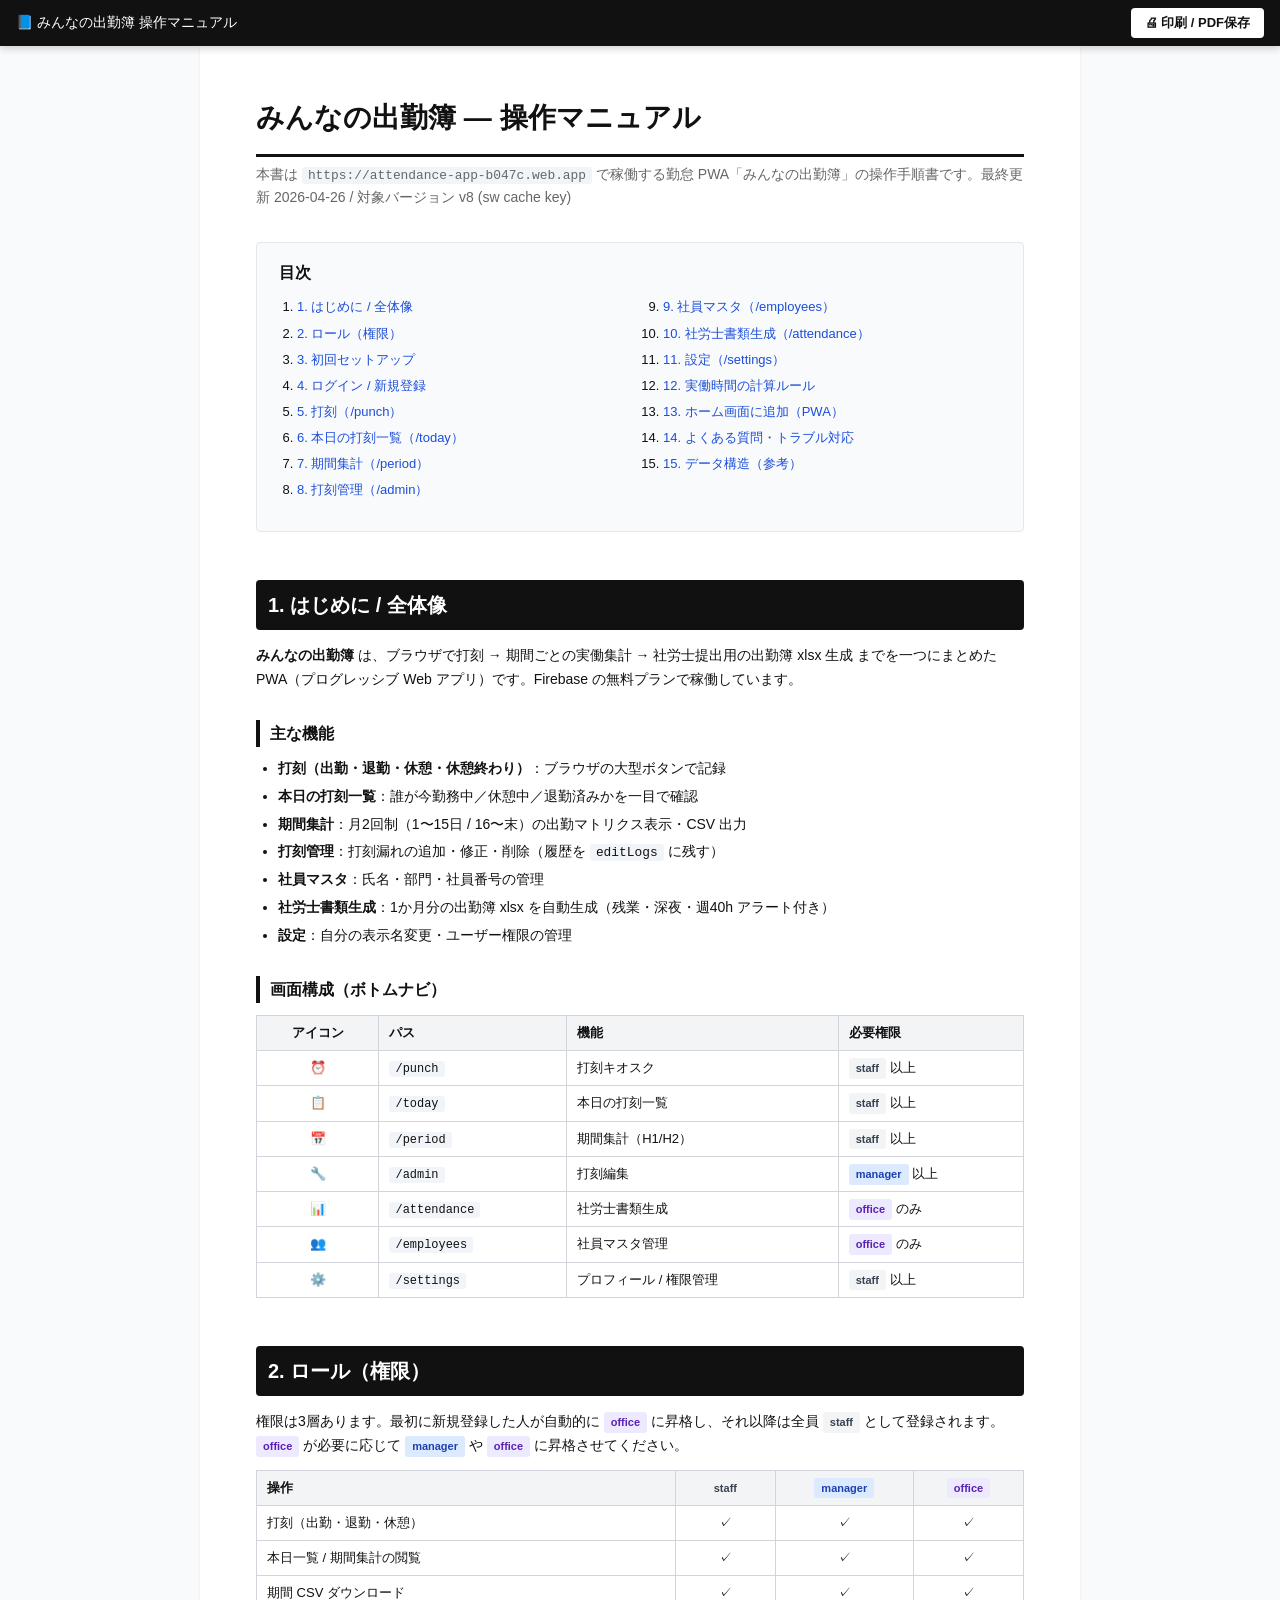
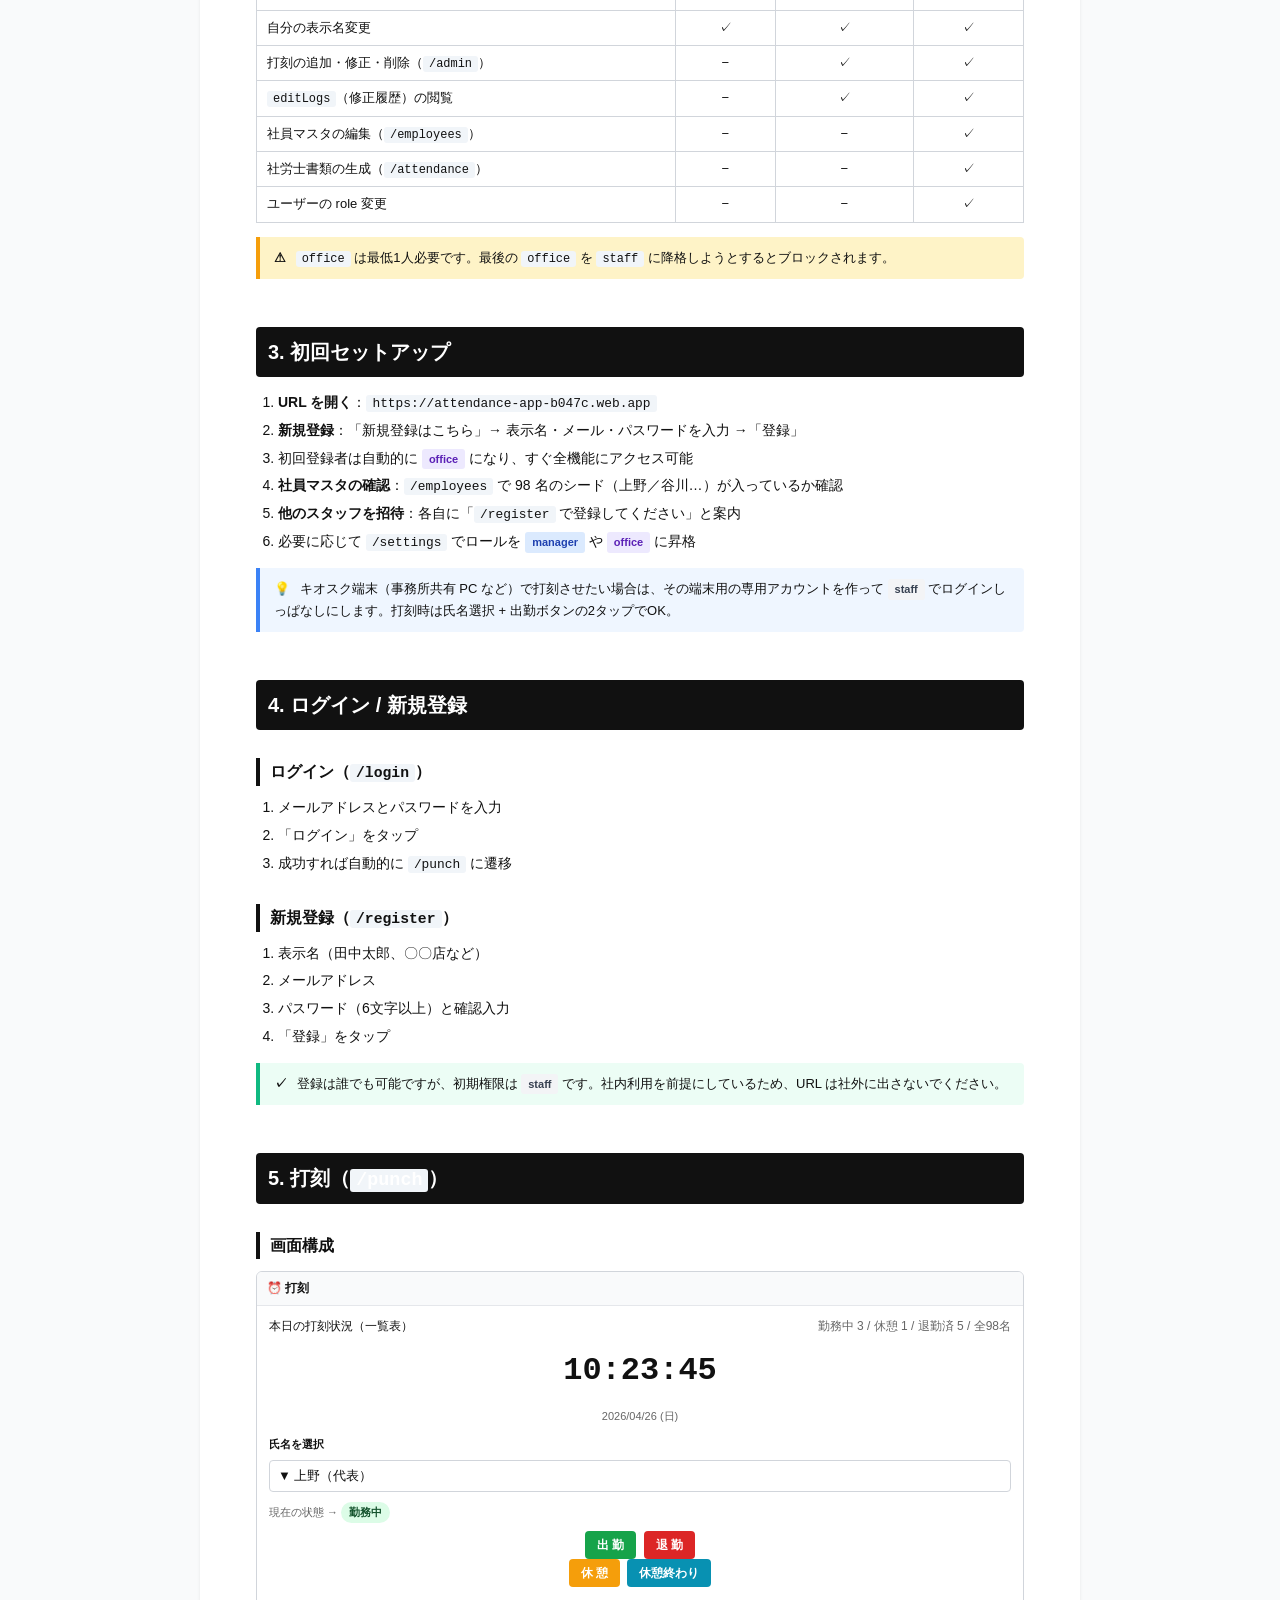
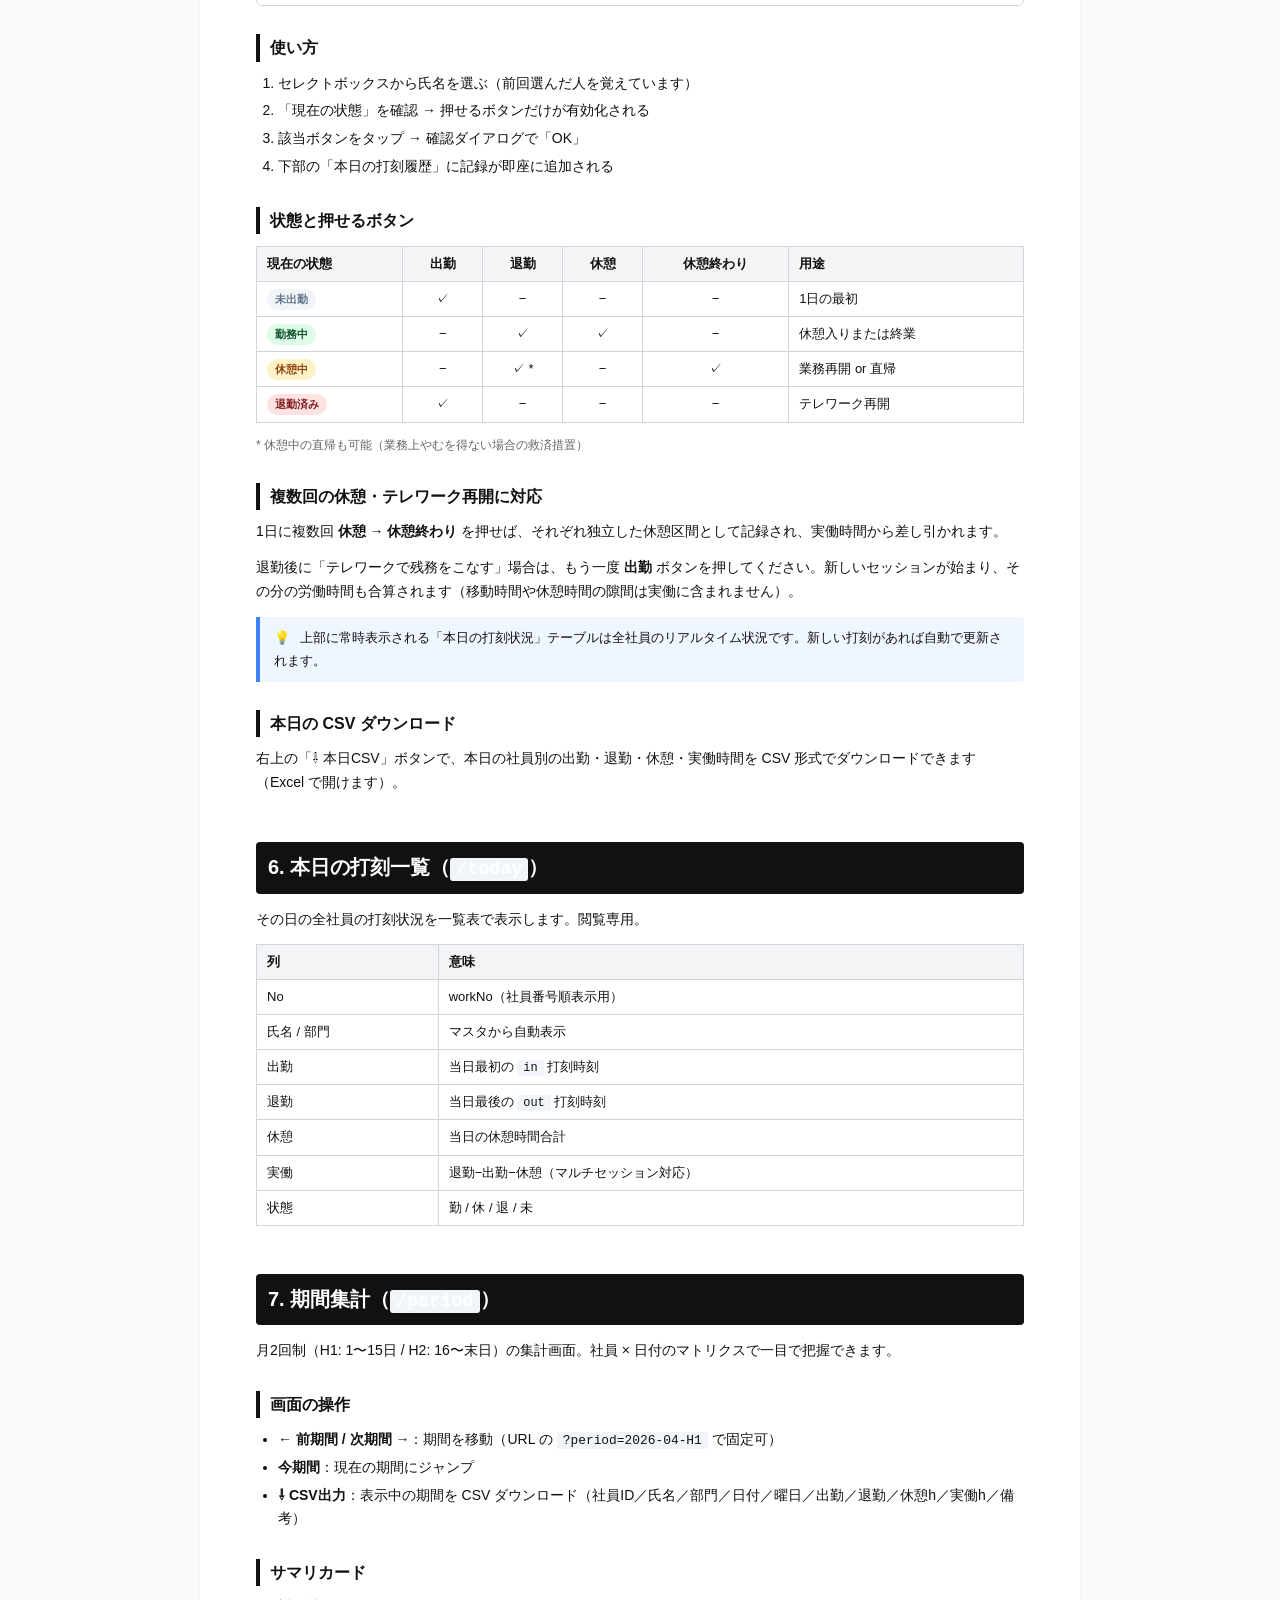
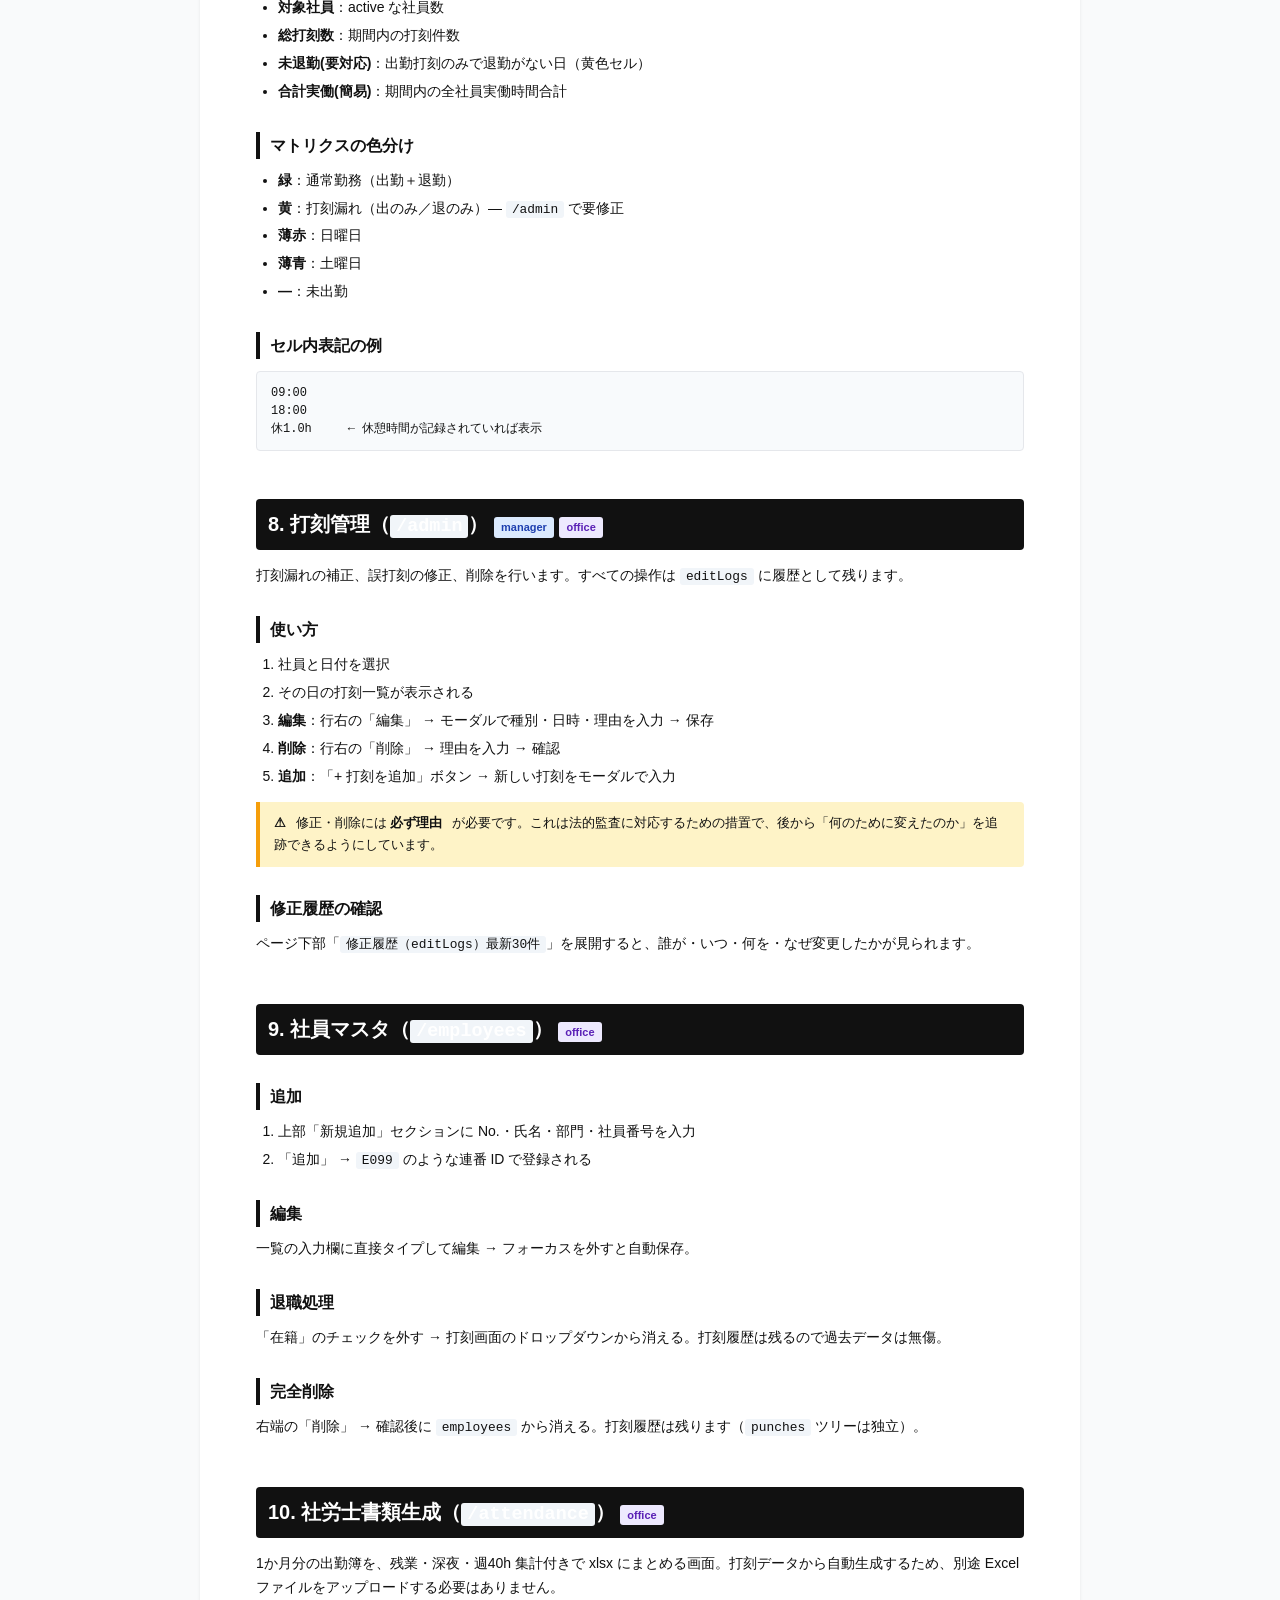
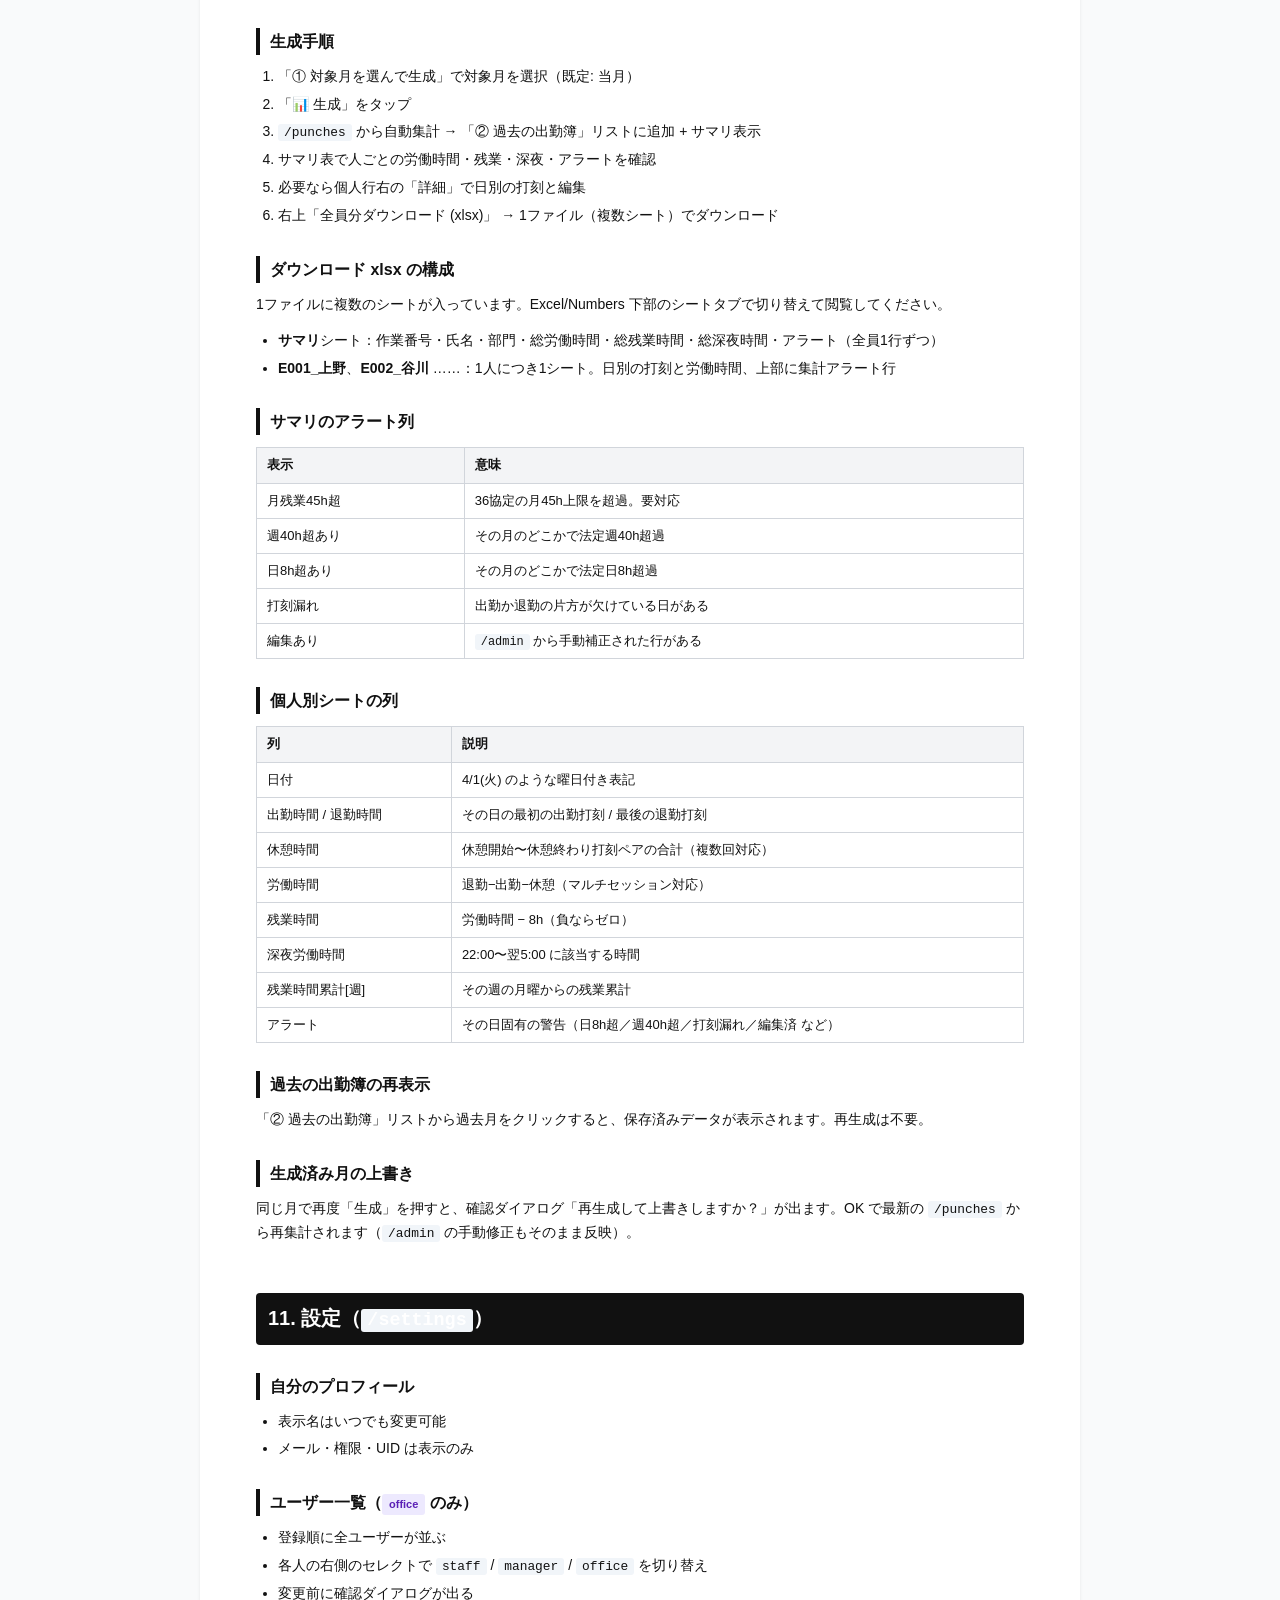
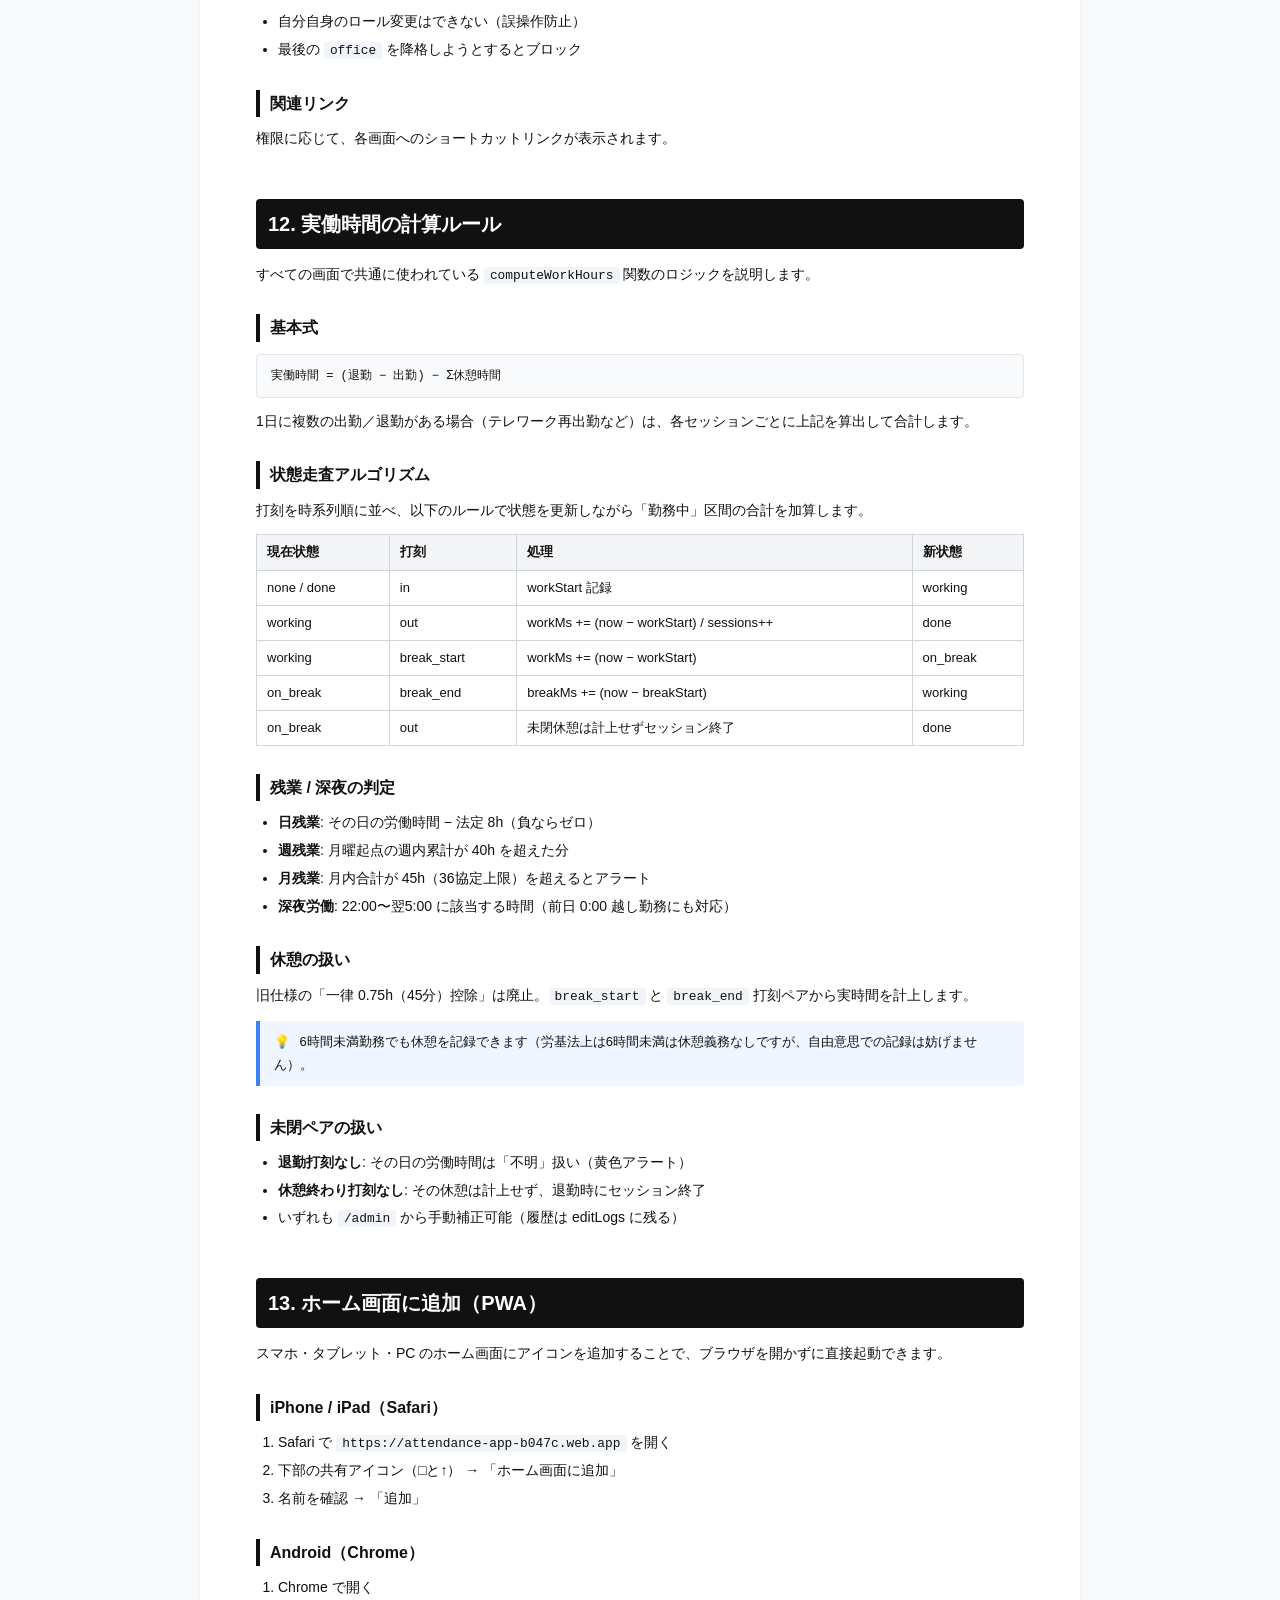
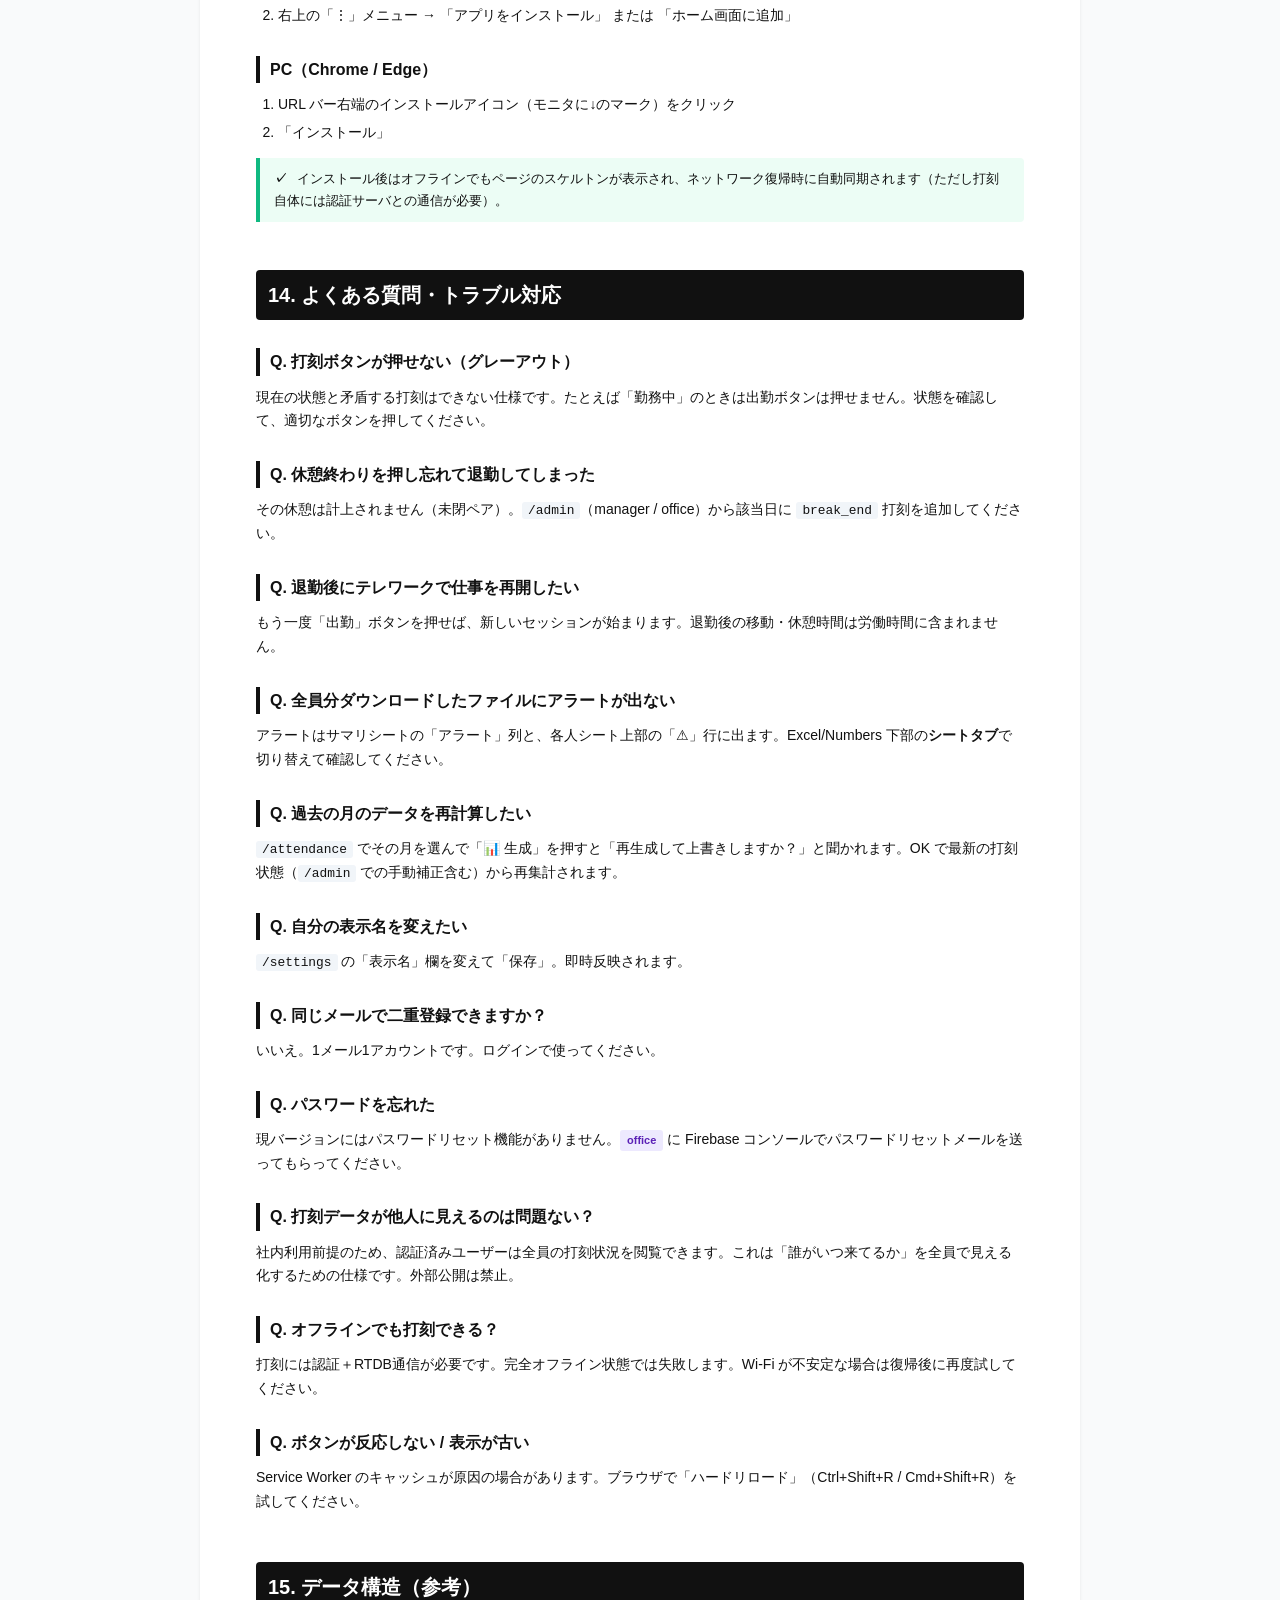
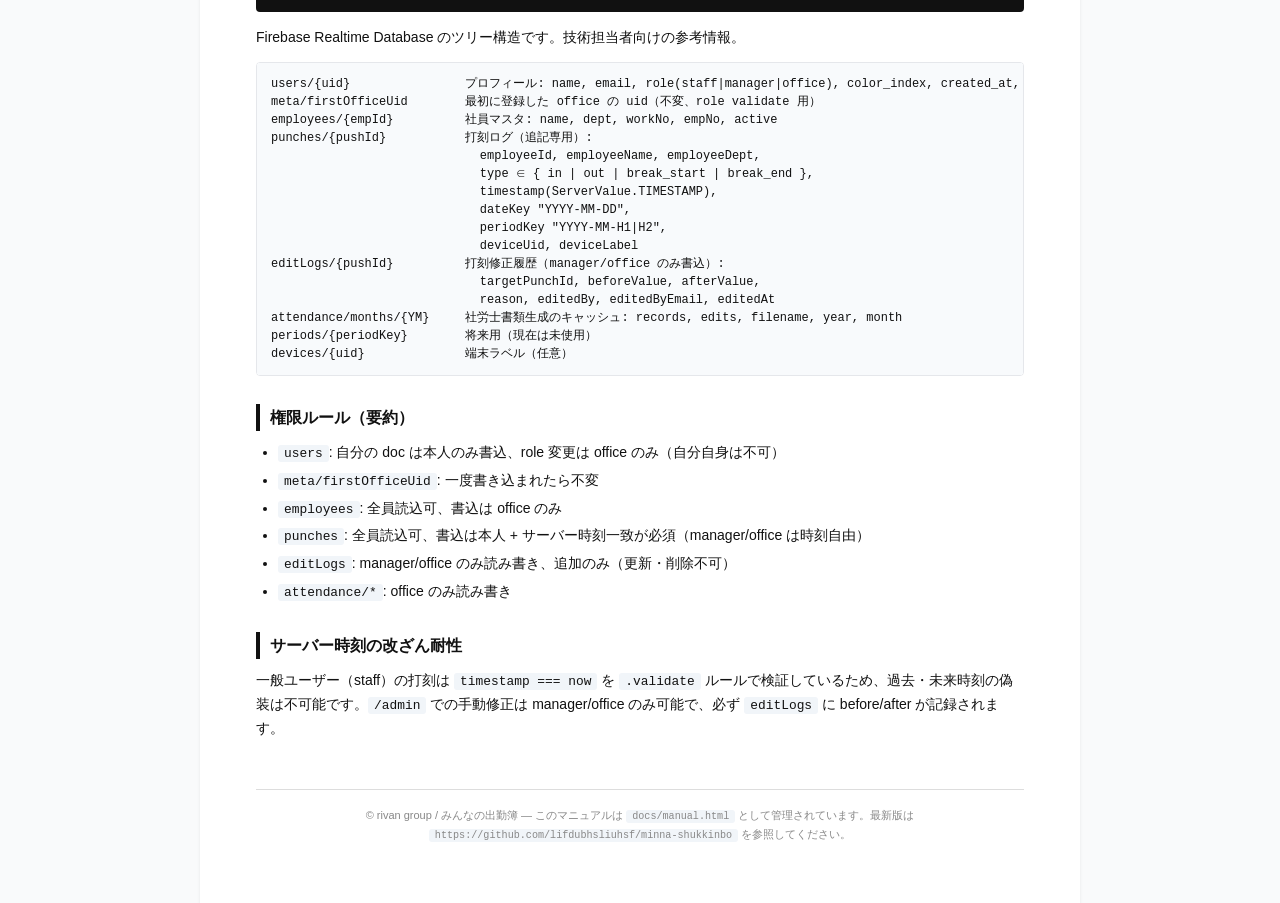
==== docs/manual.html @ a1101991 "操作マニュアル HTML を追加 (印刷PDF対応) docs/manual.html — オフライン完結の操作マニュアル - CDN 依存ゼロ (フォント・CSS は全てインライン) - A4 印刷" ====
<!DOCTYPE html>
<html lang="ja">
<head>
<meta charset="utf-8">
<title>みんなの出勤簿 — 操作マニュアル</title>
<style>
  /* ===== ベース ===== */
  * { box-sizing: border-box; }
  html { font-size: 14px; }
  body {
    font-family: -apple-system, "Hiragino Sans", "Yu Gothic", "Meiryo", sans-serif;
    color: #111;
    background: #f9fafb;
    margin: 0;
    line-height: 1.7;
  }
  .page {
    max-width: 880px;
    margin: 0 auto;
    background: #fff;
    padding: 48px 56px 64px;
    box-shadow: 0 1px 3px rgba(0,0,0,.08);
  }

  /* ===== タイポグラフィ ===== */
  h1 {
    font-size: 28px; margin: 0 0 6px;
    border-bottom: 3px solid #111;
    padding-bottom: 12px;
  }
  h1 + .subtitle { color: #666; font-size: 14px; margin: 0 0 32px; }
  h2 {
    font-size: 20px;
    margin: 48px 0 14px;
    padding: 8px 12px;
    background: #111;
    color: #fff;
    border-radius: 4px;
  }
  h3 {
    font-size: 16px;
    margin: 28px 0 10px;
    border-left: 4px solid #111;
    padding-left: 10px;
  }
  h4 { font-size: 14px; margin: 18px 0 6px; color: #333; }
  p { margin: 0 0 12px; }
  ul, ol { margin: 0 0 14px; padding-left: 22px; }
  li { margin-bottom: 4px; }
  code {
    background: #f1f5f9;
    padding: 1px 6px;
    border-radius: 3px;
    font-family: ui-monospace, SFMono-Regular, Menlo, monospace;
    font-size: 0.92em;
  }
  pre {
    background: #f8fafc;
    border: 1px solid #e5e7eb;
    border-radius: 4px;
    padding: 12px 14px;
    overflow-x: auto;
    font-size: 12px;
    font-family: ui-monospace, SFMono-Regular, Menlo, monospace;
    line-height: 1.5;
  }

  /* ===== ボックス ===== */
  .note, .warn, .ok {
    border-left: 4px solid;
    padding: 10px 14px;
    margin: 14px 0;
    border-radius: 0 4px 4px 0;
    font-size: 13px;
  }
  .note { background: #eff6ff; border-color: #3b82f6; }
  .warn { background: #fef3c7; border-color: #f59e0b; }
  .ok   { background: #ecfdf5; border-color: #10b981; }
  .note b, .warn b, .ok b { display: inline-block; margin-right: 6px; }

  /* ===== 表 ===== */
  table {
    width: 100%;
    border-collapse: collapse;
    margin: 12px 0;
    font-size: 13px;
  }
  th, td {
    border: 1px solid #d1d5db;
    padding: 6px 10px;
    text-align: left;
    vertical-align: top;
  }
  th { background: #f3f4f6; font-weight: 700; }
  td.center, th.center { text-align: center; }

  /* ===== 役割バッジ ===== */
  .role { display: inline-block; padding: 1px 7px; border-radius: 3px; font-size: 11px; font-weight: 700; }
  .role-staff   { background: #f3f4f6; color: #374151; }
  .role-manager { background: #dbeafe; color: #1e40af; }
  .role-office  { background: #ede9fe; color: #5b21b6; }

  /* ===== ボタン擬似 ===== */
  .btn-mock {
    display: inline-block;
    padding: 4px 12px;
    border-radius: 4px;
    font-weight: 700;
    font-size: 12px;
    margin: 0 2px;
    color: #fff;
  }
  .btn-in    { background: #16a34a; }
  .btn-out   { background: #dc2626; }
  .btn-break { background: #f59e0b; }
  .btn-bend  { background: #0891b2; }

  /* ===== TOC ===== */
  .toc {
    background: #f8fafc;
    border: 1px solid #e5e7eb;
    border-radius: 4px;
    padding: 16px 22px;
    margin: 0 0 32px;
  }
  .toc h3 { margin-top: 0; border: none; padding: 0; }
  .toc ol { columns: 2; column-gap: 28px; padding-left: 18px; }
  .toc li { break-inside: avoid; margin-bottom: 4px; font-size: 13px; }
  .toc a { color: #1d4ed8; text-decoration: none; }
  .toc a:hover { text-decoration: underline; }

  /* ===== 画面イメージ (擬似) ===== */
  .screen {
    border: 1px solid #d1d5db;
    border-radius: 6px;
    background: #fff;
    margin: 12px 0 18px;
    overflow: hidden;
    font-size: 12px;
  }
  .screen-header {
    background: #f9fafb;
    border-bottom: 1px solid #e5e7eb;
    padding: 6px 10px;
    font-weight: 700;
  }
  .screen-body { padding: 10px 12px; }

  /* 状態バッジ */
  .badge {
    display: inline-block; padding: 1px 8px; border-radius: 999px;
    font-size: 11px; font-weight: 700;
  }
  .badge-working { background: #dcfce7; color: #14532d; }
  .badge-break   { background: #fef3c7; color: #92400e; }
  .badge-done    { background: #fee2e2; color: #7f1d1d; }
  .badge-none    { background: #f1f5f9; color: #64748b; }

  /* ===== 印刷スタイル ===== */
  @media print {
    @page { size: A4; margin: 16mm 14mm; }
    html, body { background: #fff; }
    .page {
      box-shadow: none;
      padding: 0;
      max-width: none;
    }
    .no-print { display: none !important; }
    h2 { break-before: page; }
    h2:first-of-type { break-before: avoid; }
    h3, h4 { break-after: avoid; }
    pre, table, .screen, .note, .warn, .ok { break-inside: avoid; }
    a { color: inherit; text-decoration: none; }
    .toc ol { columns: 1; }
  }

  /* ===== 印刷用ボタン (画面でのみ表示) ===== */
  .print-bar {
    position: sticky; top: 0; z-index: 50;
    background: #111; color: #fff;
    padding: 8px 16px;
    display: flex; align-items: center; justify-content: space-between;
    box-shadow: 0 2px 8px rgba(0,0,0,.2);
  }
  .print-bar button {
    background: #fff; color: #111;
    border: 0; padding: 6px 14px; border-radius: 4px;
    font-weight: 700; cursor: pointer; font-size: 13px;
  }
  .print-bar button:hover { background: #fbbf24; }
</style>
</head>
<body>

<div class="print-bar no-print">
  <span>📘 みんなの出勤簿 操作マニュアル</span>
  <button onclick="window.print()">🖨 印刷 / PDF保存</button>
</div>

<div class="page">

<h1>みんなの出勤簿 — 操作マニュアル</h1>
<p class="subtitle">本書は <code>https://attendance-app-b047c.web.app</code> で稼働する勤怠 PWA「みんなの出勤簿」の操作手順書です。最終更新 2026-04-26 / 対象バージョン v8 (sw cache key)</p>

<div class="toc no-print-toc">
  <h3>目次</h3>
  <ol>
    <li><a href="#intro">1. はじめに / 全体像</a></li>
    <li><a href="#roles">2. ロール（権限）</a></li>
    <li><a href="#setup">3. 初回セットアップ</a></li>
    <li><a href="#auth">4. ログイン / 新規登録</a></li>
    <li><a href="#punch">5. 打刻（/punch）</a></li>
    <li><a href="#today">6. 本日の打刻一覧（/today）</a></li>
    <li><a href="#period">7. 期間集計（/period）</a></li>
    <li><a href="#admin">8. 打刻管理（/admin）</a></li>
    <li><a href="#employees">9. 社員マスタ（/employees）</a></li>
    <li><a href="#attendance">10. 社労士書類生成（/attendance）</a></li>
    <li><a href="#settings">11. 設定（/settings）</a></li>
    <li><a href="#calc">12. 実働時間の計算ルール</a></li>
    <li><a href="#pwa">13. ホーム画面に追加（PWA）</a></li>
    <li><a href="#faq">14. よくある質問・トラブル対応</a></li>
    <li><a href="#data">15. データ構造（参考）</a></li>
  </ol>
</div>

<!-- ========== 1. はじめに ========== -->
<h2 id="intro">1. はじめに / 全体像</h2>

<p><b>みんなの出勤簿</b> は、ブラウザで打刻 → 期間ごとの実働集計 → 社労士提出用の出勤簿 xlsx 生成 までを一つにまとめた PWA（プログレッシブ Web アプリ）です。Firebase の無料プランで稼働しています。</p>

<h3>主な機能</h3>
<ul>
  <li><b>打刻（出勤・退勤・休憩・休憩終わり）</b>：ブラウザの大型ボタンで記録</li>
  <li><b>本日の打刻一覧</b>：誰が今勤務中／休憩中／退勤済みかを一目で確認</li>
  <li><b>期間集計</b>：月2回制（1〜15日 / 16〜末）の出勤マトリクス表示・CSV 出力</li>
  <li><b>打刻管理</b>：打刻漏れの追加・修正・削除（履歴を <code>editLogs</code> に残す）</li>
  <li><b>社員マスタ</b>：氏名・部門・社員番号の管理</li>
  <li><b>社労士書類生成</b>：1か月分の出勤簿 xlsx を自動生成（残業・深夜・週40h アラート付き）</li>
  <li><b>設定</b>：自分の表示名変更・ユーザー権限の管理</li>
</ul>

<h3>画面構成（ボトムナビ）</h3>
<table>
<thead><tr><th class="center">アイコン</th><th>パス</th><th>機能</th><th>必要権限</th></tr></thead>
<tbody>
<tr><td class="center">⏰</td><td><code>/punch</code></td><td>打刻キオスク</td><td><span class="role role-staff">staff</span> 以上</td></tr>
<tr><td class="center">📋</td><td><code>/today</code></td><td>本日の打刻一覧</td><td><span class="role role-staff">staff</span> 以上</td></tr>
<tr><td class="center">📅</td><td><code>/period</code></td><td>期間集計（H1/H2）</td><td><span class="role role-staff">staff</span> 以上</td></tr>
<tr><td class="center">🔧</td><td><code>/admin</code></td><td>打刻編集</td><td><span class="role role-manager">manager</span> 以上</td></tr>
<tr><td class="center">📊</td><td><code>/attendance</code></td><td>社労士書類生成</td><td><span class="role role-office">office</span> のみ</td></tr>
<tr><td class="center">👥</td><td><code>/employees</code></td><td>社員マスタ管理</td><td><span class="role role-office">office</span> のみ</td></tr>
<tr><td class="center">⚙️</td><td><code>/settings</code></td><td>プロフィール / 権限管理</td><td><span class="role role-staff">staff</span> 以上</td></tr>
</tbody>
</table>

<!-- ========== 2. ロール ========== -->
<h2 id="roles">2. ロール（権限）</h2>

<p>権限は3層あります。最初に新規登録した人が自動的に <span class="role role-office">office</span> に昇格し、それ以降は全員 <span class="role role-staff">staff</span> として登録されます。<span class="role role-office">office</span> が必要に応じて <span class="role role-manager">manager</span> や <span class="role role-office">office</span> に昇格させてください。</p>

<table>
<thead>
  <tr>
    <th>操作</th>
    <th class="center"><span class="role role-staff">staff</span></th>
    <th class="center"><span class="role role-manager">manager</span></th>
    <th class="center"><span class="role role-office">office</span></th>
  </tr>
</thead>
<tbody>
  <tr><td>打刻（出勤・退勤・休憩）</td><td class="center">✓</td><td class="center">✓</td><td class="center">✓</td></tr>
  <tr><td>本日一覧 / 期間集計の閲覧</td><td class="center">✓</td><td class="center">✓</td><td class="center">✓</td></tr>
  <tr><td>期間 CSV ダウンロード</td><td class="center">✓</td><td class="center">✓</td><td class="center">✓</td></tr>
  <tr><td>自分の表示名変更</td><td class="center">✓</td><td class="center">✓</td><td class="center">✓</td></tr>
  <tr><td>打刻の追加・修正・削除（<code>/admin</code>）</td><td class="center">−</td><td class="center">✓</td><td class="center">✓</td></tr>
  <tr><td><code>editLogs</code>（修正履歴）の閲覧</td><td class="center">−</td><td class="center">✓</td><td class="center">✓</td></tr>
  <tr><td>社員マスタの編集（<code>/employees</code>）</td><td class="center">−</td><td class="center">−</td><td class="center">✓</td></tr>
  <tr><td>社労士書類の生成（<code>/attendance</code>）</td><td class="center">−</td><td class="center">−</td><td class="center">✓</td></tr>
  <tr><td>ユーザーの role 変更</td><td class="center">−</td><td class="center">−</td><td class="center">✓</td></tr>
</tbody>
</table>

<div class="warn"><b>⚠</b> <code>office</code> は最低1人必要です。最後の <code>office</code> を <code>staff</code> に降格しようとするとブロックされます。</div>

<!-- ========== 3. 初回セットアップ ========== -->
<h2 id="setup">3. 初回セットアップ</h2>

<ol>
  <li><b>URL を開く</b>：<code>https://attendance-app-b047c.web.app</code></li>
  <li><b>新規登録</b>：「新規登録はこちら」→ 表示名・メール・パスワードを入力 →「登録」</li>
  <li>初回登録者は自動的に <span class="role role-office">office</span> になり、すぐ全機能にアクセス可能</li>
  <li><b>社員マスタの確認</b>：<code>/employees</code> で 98 名のシード（上野／谷川…）が入っているか確認</li>
  <li><b>他のスタッフを招待</b>：各自に「<code>/register</code> で登録してください」と案内</li>
  <li>必要に応じて <code>/settings</code> でロールを <span class="role role-manager">manager</span> や <span class="role role-office">office</span> に昇格</li>
</ol>

<div class="note"><b>💡</b> キオスク端末（事務所共有 PC など）で打刻させたい場合は、その端末用の専用アカウントを作って <span class="role role-staff">staff</span> でログインしっぱなしにします。打刻時は氏名選択 + 出勤ボタンの2タップでOK。</div>

<!-- ========== 4. ログイン / 新規登録 ========== -->
<h2 id="auth">4. ログイン / 新規登録</h2>

<h3>ログイン（<code>/login</code>）</h3>
<ol>
  <li>メールアドレスとパスワードを入力</li>
  <li>「ログイン」をタップ</li>
  <li>成功すれば自動的に <code>/punch</code> に遷移</li>
</ol>

<h3>新規登録（<code>/register</code>）</h3>
<ol>
  <li>表示名（田中太郎、〇〇店など）</li>
  <li>メールアドレス</li>
  <li>パスワード（6文字以上）と確認入力</li>
  <li>「登録」をタップ</li>
</ol>

<div class="ok"><b>✓</b> 登録は誰でも可能ですが、初期権限は <span class="role role-staff">staff</span> です。社内利用を前提にしているため、URL は社外に出さないでください。</div>

<!-- ========== 5. /punch ========== -->
<h2 id="punch">5. 打刻（<code>/punch</code>）</h2>

<h3>画面構成</h3>
<div class="screen">
  <div class="screen-header">⏰ 打刻</div>
  <div class="screen-body">
    <p style="margin:0 0 8px;">本日の打刻状況（一覧表）<span style="float:right;color:#666">勤務中 3 / 休憩 1 / 退勤済 5 / 全98名</span></p>
    <p style="font-size:32px;font-weight:900;text-align:center;margin:8px 0;font-family:monospace;">10:23:45</p>
    <p style="text-align:center;color:#666;font-size:11px;margin:0 0 10px;">2026/04/26 (日)</p>
    <p style="margin:0 0 6px;font-size:11px;font-weight:700;">氏名を選択</p>
    <p style="border:1px solid #d1d5db;padding:4px 8px;border-radius:4px;font-size:13px;margin:0 0 10px;">▼ 上野（代表）</p>
    <p style="margin:0 0 6px;font-size:11px;color:#666;">現在の状態 → <span class="badge badge-working">勤務中</span></p>
    <p style="text-align:center;margin:8px 0;">
      <span class="btn-mock btn-in">出 勤</span>
      <span class="btn-mock btn-out">退 勤</span><br>
      <span class="btn-mock btn-break">休 憩</span>
      <span class="btn-mock btn-bend">休憩終わり</span>
    </p>
  </div>
</div>

<h3>使い方</h3>
<ol>
  <li>セレクトボックスから氏名を選ぶ（前回選んだ人を覚えています）</li>
  <li>「現在の状態」を確認 → 押せるボタンだけが有効化される</li>
  <li>該当ボタンをタップ → 確認ダイアログで「OK」</li>
  <li>下部の「本日の打刻履歴」に記録が即座に追加される</li>
</ol>

<h3>状態と押せるボタン</h3>
<table>
<thead><tr><th>現在の状態</th><th class="center">出勤</th><th class="center">退勤</th><th class="center">休憩</th><th class="center">休憩終わり</th><th>用途</th></tr></thead>
<tbody>
<tr><td><span class="badge badge-none">未出勤</span></td><td class="center">✓</td><td class="center">−</td><td class="center">−</td><td class="center">−</td><td>1日の最初</td></tr>
<tr><td><span class="badge badge-working">勤務中</span></td><td class="center">−</td><td class="center">✓</td><td class="center">✓</td><td class="center">−</td><td>休憩入りまたは終業</td></tr>
<tr><td><span class="badge badge-break">休憩中</span></td><td class="center">−</td><td class="center">✓ *</td><td class="center">−</td><td class="center">✓</td><td>業務再開 or 直帰</td></tr>
<tr><td><span class="badge badge-done">退勤済み</span></td><td class="center">✓</td><td class="center">−</td><td class="center">−</td><td class="center">−</td><td>テレワーク再開</td></tr>
</tbody>
</table>
<p style="font-size:12px;color:#666;">* 休憩中の直帰も可能（業務上やむを得ない場合の救済措置）</p>

<h3>複数回の休憩・テレワーク再開に対応</h3>
<p>1日に複数回 <b>休憩 → 休憩終わり</b> を押せば、それぞれ独立した休憩区間として記録され、実働時間から差し引かれます。</p>
<p>退勤後に「テレワークで残務をこなす」場合は、もう一度 <b>出勤</b> ボタンを押してください。新しいセッションが始まり、その分の労働時間も合算されます（移動時間や休憩時間の隙間は実働に含まれません）。</p>

<div class="note"><b>💡</b> 上部に常時表示される「本日の打刻状況」テーブルは全社員のリアルタイム状況です。新しい打刻があれば自動で更新されます。</div>

<h3>本日の CSV ダウンロード</h3>
<p>右上の「⇩ 本日CSV」ボタンで、本日の社員別の出勤・退勤・休憩・実働時間を CSV 形式でダウンロードできます（Excel で開けます）。</p>

<!-- ========== 6. /today ========== -->
<h2 id="today">6. 本日の打刻一覧（<code>/today</code>）</h2>

<p>その日の全社員の打刻状況を一覧表で表示します。閲覧専用。</p>

<table>
<thead><tr><th>列</th><th>意味</th></tr></thead>
<tbody>
<tr><td>No</td><td>workNo（社員番号順表示用）</td></tr>
<tr><td>氏名 / 部門</td><td>マスタから自動表示</td></tr>
<tr><td>出勤</td><td>当日最初の <code>in</code> 打刻時刻</td></tr>
<tr><td>退勤</td><td>当日最後の <code>out</code> 打刻時刻</td></tr>
<tr><td>休憩</td><td>当日の休憩時間合計</td></tr>
<tr><td>実働</td><td>退勤−出勤−休憩（マルチセッション対応）</td></tr>
<tr><td>状態</td><td>勤 / 休 / 退 / 未</td></tr>
</tbody>
</table>

<!-- ========== 7. /period ========== -->
<h2 id="period">7. 期間集計（<code>/period</code>）</h2>

<p>月2回制（H1: 1〜15日 / H2: 16〜末日）の集計画面。社員 × 日付のマトリクスで一目で把握できます。</p>

<h3>画面の操作</h3>
<ul>
  <li><b>← 前期間 / 次期間 →</b>：期間を移動（URL の <code>?period=2026-04-H1</code> で固定可）</li>
  <li><b>今期間</b>：現在の期間にジャンプ</li>
  <li><b>⇩ CSV出力</b>：表示中の期間を CSV ダウンロード（社員ID／氏名／部門／日付／曜日／出勤／退勤／休憩h／実働h／備考）</li>
</ul>

<h3>サマリカード</h3>
<ul>
  <li><b>対象社員</b>：active な社員数</li>
  <li><b>総打刻数</b>：期間内の打刻件数</li>
  <li><b>未退勤(要対応)</b>：出勤打刻のみで退勤がない日（黄色セル）</li>
  <li><b>合計実働(簡易)</b>：期間内の全社員実働時間合計</li>
</ul>

<h3>マトリクスの色分け</h3>
<ul>
  <li><b>緑</b>：通常勤務（出勤＋退勤）</li>
  <li><b>黄</b>：打刻漏れ（出のみ／退のみ）— <code>/admin</code> で要修正</li>
  <li><b>薄赤</b>：日曜日</li>
  <li><b>薄青</b>：土曜日</li>
  <li><b>—</b>：未出勤</li>
</ul>

<h3>セル内表記の例</h3>
<pre>09:00
18:00
休1.0h     ← 休憩時間が記録されていれば表示</pre>

<!-- ========== 8. /admin ========== -->
<h2 id="admin">8. 打刻管理（<code>/admin</code>） <span class="role role-manager">manager</span> <span class="role role-office">office</span></h2>

<p>打刻漏れの補正、誤打刻の修正、削除を行います。すべての操作は <code>editLogs</code> に履歴として残ります。</p>

<h3>使い方</h3>
<ol>
  <li>社員と日付を選択</li>
  <li>その日の打刻一覧が表示される</li>
  <li><b>編集</b>：行右の「編集」 → モーダルで種別・日時・理由を入力 → 保存</li>
  <li><b>削除</b>：行右の「削除」 → 理由を入力 → 確認</li>
  <li><b>追加</b>：「+ 打刻を追加」ボタン → 新しい打刻をモーダルで入力</li>
</ol>

<div class="warn"><b>⚠</b> 修正・削除には <b>必ず理由</b> が必要です。これは法的監査に対応するための措置で、後から「何のために変えたのか」を追跡できるようにしています。</div>

<h3>修正履歴の確認</h3>
<p>ページ下部「<code>修正履歴（editLogs）最新30件</code>」を展開すると、誰が・いつ・何を・なぜ変更したかが見られます。</p>

<!-- ========== 9. /employees ========== -->
<h2 id="employees">9. 社員マスタ（<code>/employees</code>） <span class="role role-office">office</span></h2>

<h3>追加</h3>
<ol>
  <li>上部「新規追加」セクションに No.・氏名・部門・社員番号を入力</li>
  <li>「追加」 → <code>E099</code> のような連番 ID で登録される</li>
</ol>

<h3>編集</h3>
<p>一覧の入力欄に直接タイプして編集 → フォーカスを外すと自動保存。</p>

<h3>退職処理</h3>
<p>「在籍」のチェックを外す → 打刻画面のドロップダウンから消える。打刻履歴は残るので過去データは無傷。</p>

<h3>完全削除</h3>
<p>右端の「削除」 → 確認後に <code>employees</code> から消える。打刻履歴は残ります（<code>punches</code> ツリーは独立）。</p>

<!-- ========== 10. /attendance ========== -->
<h2 id="attendance">10. 社労士書類生成（<code>/attendance</code>） <span class="role role-office">office</span></h2>

<p>1か月分の出勤簿を、残業・深夜・週40h 集計付きで xlsx にまとめる画面。打刻データから自動生成するため、別途 Excel ファイルをアップロードする必要はありません。</p>

<h3>生成手順</h3>
<ol>
  <li>「① 対象月を選んで生成」で対象月を選択（既定: 当月）</li>
  <li>「📊 生成」をタップ</li>
  <li><code>/punches</code> から自動集計 → 「② 過去の出勤簿」リストに追加 + サマリ表示</li>
  <li>サマリ表で人ごとの労働時間・残業・深夜・アラートを確認</li>
  <li>必要なら個人行右の「詳細」で日別の打刻と編集</li>
  <li>右上「全員分ダウンロード (xlsx)」 → 1ファイル（複数シート）でダウンロード</li>
</ol>

<h3>ダウンロード xlsx の構成</h3>
<p>1ファイルに複数のシートが入っています。Excel/Numbers 下部のシートタブで切り替えて閲覧してください。</p>
<ul>
  <li><b>サマリ</b>シート：作業番号・氏名・部門・総労働時間・総残業時間・総深夜時間・アラート（全員1行ずつ）</li>
  <li><b>E001_上野</b>、<b>E002_谷川</b> ……：1人につき1シート。日別の打刻と労働時間、上部に集計アラート行</li>
</ul>

<h3>サマリのアラート列</h3>
<table>
<thead><tr><th>表示</th><th>意味</th></tr></thead>
<tbody>
<tr><td>月残業45h超</td><td>36協定の月45h上限を超過。要対応</td></tr>
<tr><td>週40h超あり</td><td>その月のどこかで法定週40h超過</td></tr>
<tr><td>日8h超あり</td><td>その月のどこかで法定日8h超過</td></tr>
<tr><td>打刻漏れ</td><td>出勤か退勤の片方が欠けている日がある</td></tr>
<tr><td>編集あり</td><td><code>/admin</code> から手動補正された行がある</td></tr>
</tbody>
</table>

<h3>個人別シートの列</h3>
<table>
<thead><tr><th>列</th><th>説明</th></tr></thead>
<tbody>
<tr><td>日付</td><td>4/1(火) のような曜日付き表記</td></tr>
<tr><td>出勤時間 / 退勤時間</td><td>その日の最初の出勤打刻 / 最後の退勤打刻</td></tr>
<tr><td>休憩時間</td><td>休憩開始〜休憩終わり打刻ペアの合計（複数回対応）</td></tr>
<tr><td>労働時間</td><td>退勤−出勤−休憩（マルチセッション対応）</td></tr>
<tr><td>残業時間</td><td>労働時間 − 8h（負ならゼロ）</td></tr>
<tr><td>深夜労働時間</td><td>22:00〜翌5:00 に該当する時間</td></tr>
<tr><td>残業時間累計[週]</td><td>その週の月曜からの残業累計</td></tr>
<tr><td>アラート</td><td>その日固有の警告（日8h超／週40h超／打刻漏れ／編集済 など）</td></tr>
</tbody>
</table>

<h3>過去の出勤簿の再表示</h3>
<p>「② 過去の出勤簿」リストから過去月をクリックすると、保存済みデータが表示されます。再生成は不要。</p>

<h3>生成済み月の上書き</h3>
<p>同じ月で再度「生成」を押すと、確認ダイアログ「再生成して上書きしますか？」が出ます。OK で最新の <code>/punches</code> から再集計されます（<code>/admin</code> の手動修正もそのまま反映）。</p>

<!-- ========== 11. /settings ========== -->
<h2 id="settings">11. 設定（<code>/settings</code>）</h2>

<h3>自分のプロフィール</h3>
<ul>
  <li>表示名はいつでも変更可能</li>
  <li>メール・権限・UID は表示のみ</li>
</ul>

<h3>ユーザー一覧（<span class="role role-office">office</span> のみ）</h3>
<ul>
  <li>登録順に全ユーザーが並ぶ</li>
  <li>各人の右側のセレクトで <code>staff</code> / <code>manager</code> / <code>office</code> を切り替え</li>
  <li>変更前に確認ダイアログが出る</li>
  <li>自分自身のロール変更はできない（誤操作防止）</li>
  <li>最後の <code>office</code> を降格しようとするとブロック</li>
</ul>

<h3>関連リンク</h3>
<p>権限に応じて、各画面へのショートカットリンクが表示されます。</p>

<!-- ========== 12. 計算ルール ========== -->
<h2 id="calc">12. 実働時間の計算ルール</h2>

<p>すべての画面で共通に使われている <code>computeWorkHours</code> 関数のロジックを説明します。</p>

<h3>基本式</h3>
<pre>実働時間 = (退勤 − 出勤) − Σ休憩時間</pre>
<p>1日に複数の出勤／退勤がある場合（テレワーク再出勤など）は、各セッションごとに上記を算出して合計します。</p>

<h3>状態走査アルゴリズム</h3>
<p>打刻を時系列順に並べ、以下のルールで状態を更新しながら「勤務中」区間の合計を加算します。</p>
<table>
<thead><tr><th>現在状態</th><th>打刻</th><th>処理</th><th>新状態</th></tr></thead>
<tbody>
<tr><td>none / done</td><td>in</td><td>workStart 記録</td><td>working</td></tr>
<tr><td>working</td><td>out</td><td>workMs += (now − workStart) / sessions++</td><td>done</td></tr>
<tr><td>working</td><td>break_start</td><td>workMs += (now − workStart)</td><td>on_break</td></tr>
<tr><td>on_break</td><td>break_end</td><td>breakMs += (now − breakStart)</td><td>working</td></tr>
<tr><td>on_break</td><td>out</td><td>未閉休憩は計上せずセッション終了</td><td>done</td></tr>
</tbody>
</table>

<h3>残業 / 深夜の判定</h3>
<ul>
  <li><b>日残業</b>: その日の労働時間 − 法定 8h（負ならゼロ）</li>
  <li><b>週残業</b>: 月曜起点の週内累計が 40h を超えた分</li>
  <li><b>月残業</b>: 月内合計が 45h（36協定上限）を超えるとアラート</li>
  <li><b>深夜労働</b>: 22:00〜翌5:00 に該当する時間（前日 0:00 越し勤務にも対応）</li>
</ul>

<h3>休憩の扱い</h3>
<p>旧仕様の「一律 0.75h（45分）控除」は廃止。<code>break_start</code> と <code>break_end</code> 打刻ペアから実時間を計上します。</p>

<div class="note"><b>💡</b> 6時間未満勤務でも休憩を記録できます（労基法上は6時間未満は休憩義務なしですが、自由意思での記録は妨げません）。</div>

<h3>未閉ペアの扱い</h3>
<ul>
  <li><b>退勤打刻なし</b>: その日の労働時間は「不明」扱い（黄色アラート）</li>
  <li><b>休憩終わり打刻なし</b>: その休憩は計上せず、退勤時にセッション終了</li>
  <li>いずれも <code>/admin</code> から手動補正可能（履歴は editLogs に残る）</li>
</ul>

<!-- ========== 13. PWA ========== -->
<h2 id="pwa">13. ホーム画面に追加（PWA）</h2>

<p>スマホ・タブレット・PC のホーム画面にアイコンを追加することで、ブラウザを開かずに直接起動できます。</p>

<h3>iPhone / iPad（Safari）</h3>
<ol>
  <li>Safari で <code>https://attendance-app-b047c.web.app</code> を開く</li>
  <li>下部の共有アイコン（□と↑） → 「ホーム画面に追加」</li>
  <li>名前を確認 → 「追加」</li>
</ol>

<h3>Android（Chrome）</h3>
<ol>
  <li>Chrome で開く</li>
  <li>右上の「⋮」メニュー → 「アプリをインストール」 または 「ホーム画面に追加」</li>
</ol>

<h3>PC（Chrome / Edge）</h3>
<ol>
  <li>URL バー右端のインストールアイコン（モニタに↓のマーク）をクリック</li>
  <li>「インストール」</li>
</ol>

<div class="ok"><b>✓</b> インストール後はオフラインでもページのスケルトンが表示され、ネットワーク復帰時に自動同期されます（ただし打刻自体には認証サーバとの通信が必要）。</div>

<!-- ========== 14. FAQ ========== -->
<h2 id="faq">14. よくある質問・トラブル対応</h2>

<h3>Q. 打刻ボタンが押せない（グレーアウト）</h3>
<p>現在の状態と矛盾する打刻はできない仕様です。たとえば「勤務中」のときは出勤ボタンは押せません。状態を確認して、適切なボタンを押してください。</p>

<h3>Q. 休憩終わりを押し忘れて退勤してしまった</h3>
<p>その休憩は計上されません（未閉ペア）。<code>/admin</code>（manager / office）から該当日に <code>break_end</code> 打刻を追加してください。</p>

<h3>Q. 退勤後にテレワークで仕事を再開したい</h3>
<p>もう一度「出勤」ボタンを押せば、新しいセッションが始まります。退勤後の移動・休憩時間は労働時間に含まれません。</p>

<h3>Q. 全員分ダウンロードしたファイルにアラートが出ない</h3>
<p>アラートはサマリシートの「アラート」列と、各人シート上部の「⚠」行に出ます。Excel/Numbers 下部の<b>シートタブ</b>で切り替えて確認してください。</p>

<h3>Q. 過去の月のデータを再計算したい</h3>
<p><code>/attendance</code> でその月を選んで「📊 生成」を押すと「再生成して上書きしますか？」と聞かれます。OK で最新の打刻状態（<code>/admin</code> での手動補正含む）から再集計されます。</p>

<h3>Q. 自分の表示名を変えたい</h3>
<p><code>/settings</code> の「表示名」欄を変えて「保存」。即時反映されます。</p>

<h3>Q. 同じメールで二重登録できますか？</h3>
<p>いいえ。1メール1アカウントです。ログインで使ってください。</p>

<h3>Q. パスワードを忘れた</h3>
<p>現バージョンにはパスワードリセット機能がありません。<span class="role role-office">office</span> に Firebase コンソールでパスワードリセットメールを送ってもらってください。</p>

<h3>Q. 打刻データが他人に見えるのは問題ない？</h3>
<p>社内利用前提のため、認証済みユーザーは全員の打刻状況を閲覧できます。これは「誰がいつ来てるか」を全員で見える化するための仕様です。外部公開は禁止。</p>

<h3>Q. オフラインでも打刻できる？</h3>
<p>打刻には認証＋RTDB通信が必要です。完全オフライン状態では失敗します。Wi-Fi が不安定な場合は復帰後に再度試してください。</p>

<h3>Q. ボタンが反応しない / 表示が古い</h3>
<p>Service Worker のキャッシュが原因の場合があります。ブラウザで「ハードリロード」（Ctrl+Shift+R / Cmd+Shift+R）を試してください。</p>

<!-- ========== 15. データ構造 ========== -->
<h2 id="data">15. データ構造（参考）</h2>

<p>Firebase Realtime Database のツリー構造です。技術担当者向けの参考情報。</p>

<pre>users/{uid}                プロフィール: name, email, role(staff|manager|office), color_index, created_at, updated_at
meta/firstOfficeUid        最初に登録した office の uid（不変、role validate 用）
employees/{empId}          社員マスタ: name, dept, workNo, empNo, active
punches/{pushId}           打刻ログ（追記専用）:
                             employeeId, employeeName, employeeDept,
                             type ∈ { in | out | break_start | break_end },
                             timestamp(ServerValue.TIMESTAMP),
                             dateKey "YYYY-MM-DD",
                             periodKey "YYYY-MM-H1|H2",
                             deviceUid, deviceLabel
editLogs/{pushId}          打刻修正履歴（manager/office のみ書込）:
                             targetPunchId, beforeValue, afterValue,
                             reason, editedBy, editedByEmail, editedAt
attendance/months/{YM}     社労士書類生成のキャッシュ: records, edits, filename, year, month
periods/{periodKey}        将来用（現在は未使用）
devices/{uid}              端末ラベル（任意）</pre>

<h3>権限ルール（要約）</h3>
<ul>
  <li><code>users</code>: 自分の doc は本人のみ書込、role 変更は office のみ（自分自身は不可）</li>
  <li><code>meta/firstOfficeUid</code>: 一度書き込まれたら不変</li>
  <li><code>employees</code>: 全員読込可、書込は office のみ</li>
  <li><code>punches</code>: 全員読込可、書込は本人 + サーバー時刻一致が必須（manager/office は時刻自由）</li>
  <li><code>editLogs</code>: manager/office のみ読み書き、追加のみ（更新・削除不可）</li>
  <li><code>attendance/*</code>: office のみ読み書き</li>
</ul>

<h3>サーバー時刻の改ざん耐性</h3>
<p>一般ユーザー（staff）の打刻は <code>timestamp === now</code> を <code>.validate</code> ルールで検証しているため、過去・未来時刻の偽装は不可能です。<code>/admin</code> での手動修正は manager/office のみ可能で、必ず <code>editLogs</code> に before/after が記録されます。</p>

<hr style="margin:48px 0 16px;border:none;border-top:1px solid #ddd;">
<p style="font-size:11px;color:#888;text-align:center;">© rivan group / みんなの出勤簿 — このマニュアルは <code>docs/manual.html</code> として管理されています。最新版は <code>https://github.com/lifdubhsliuhsf/minna-shukkinbo</code> を参照してください。</p>

</div>

</body>
</html>
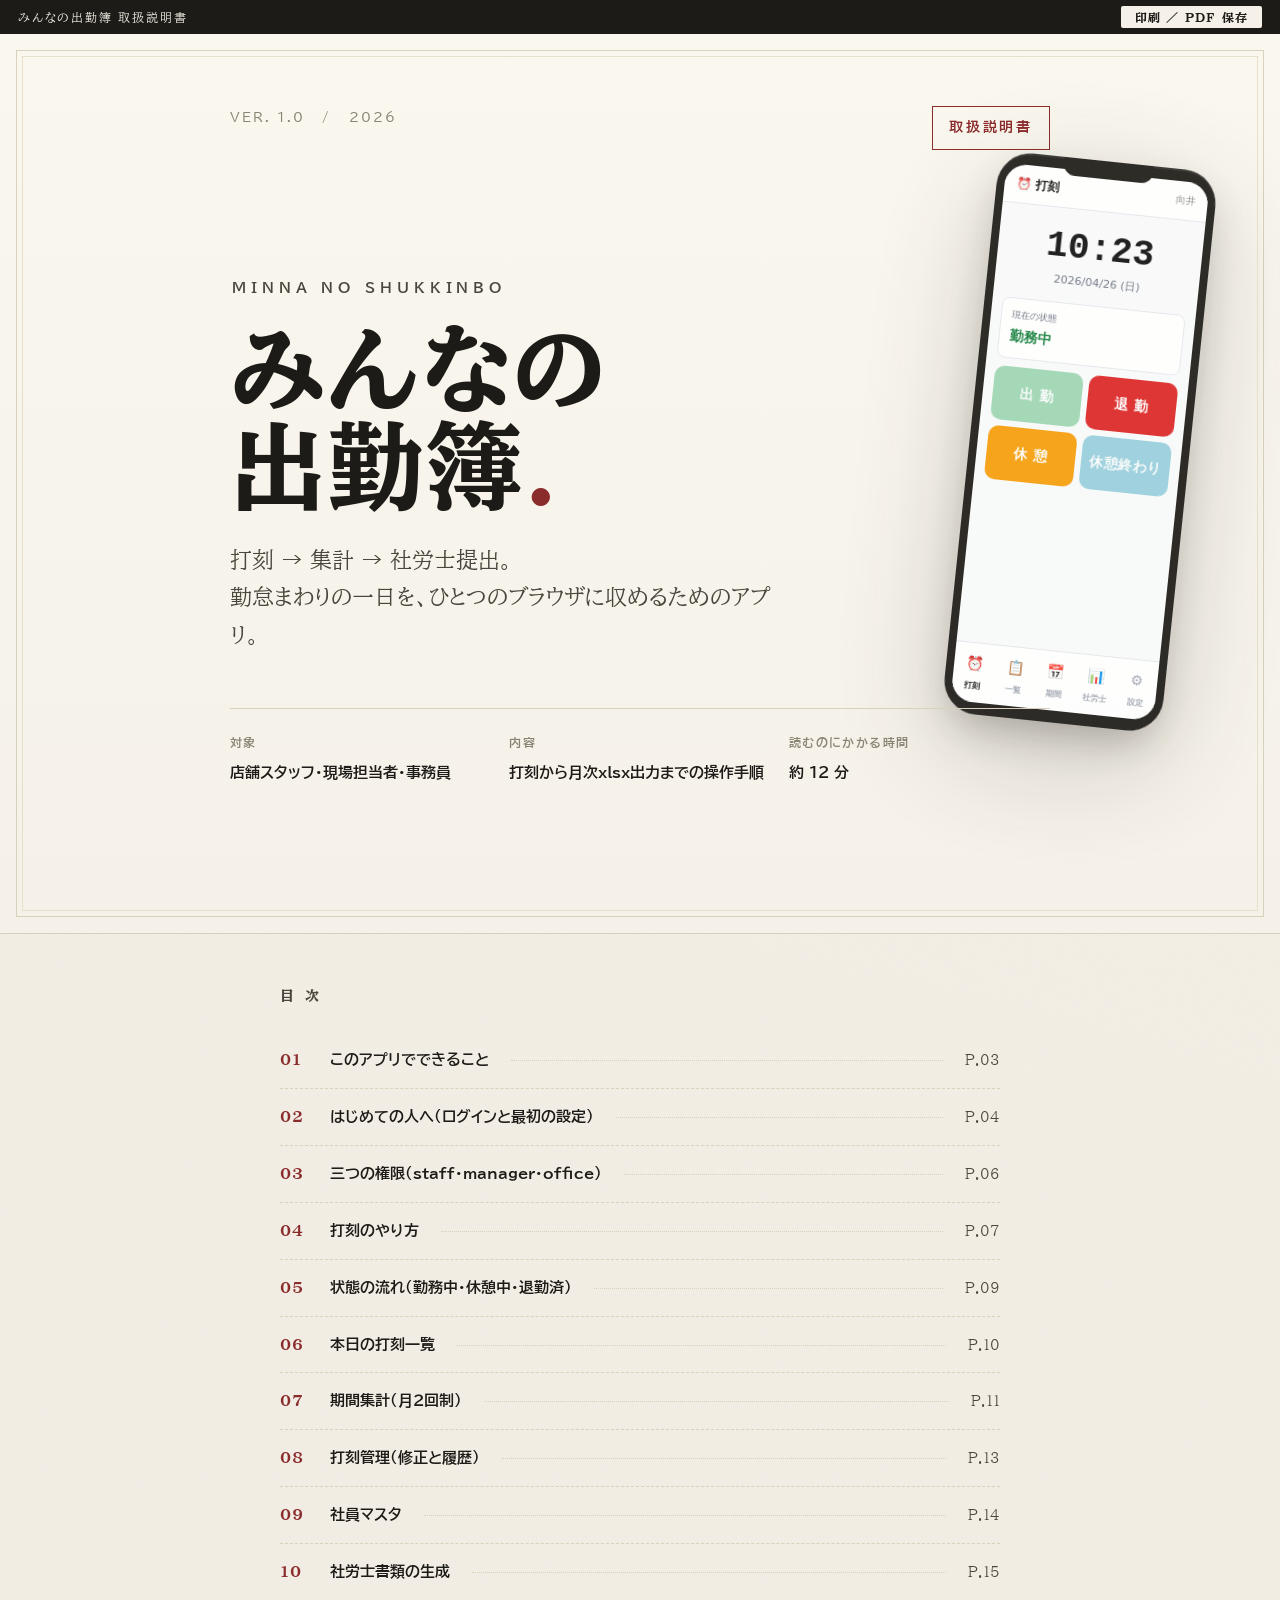
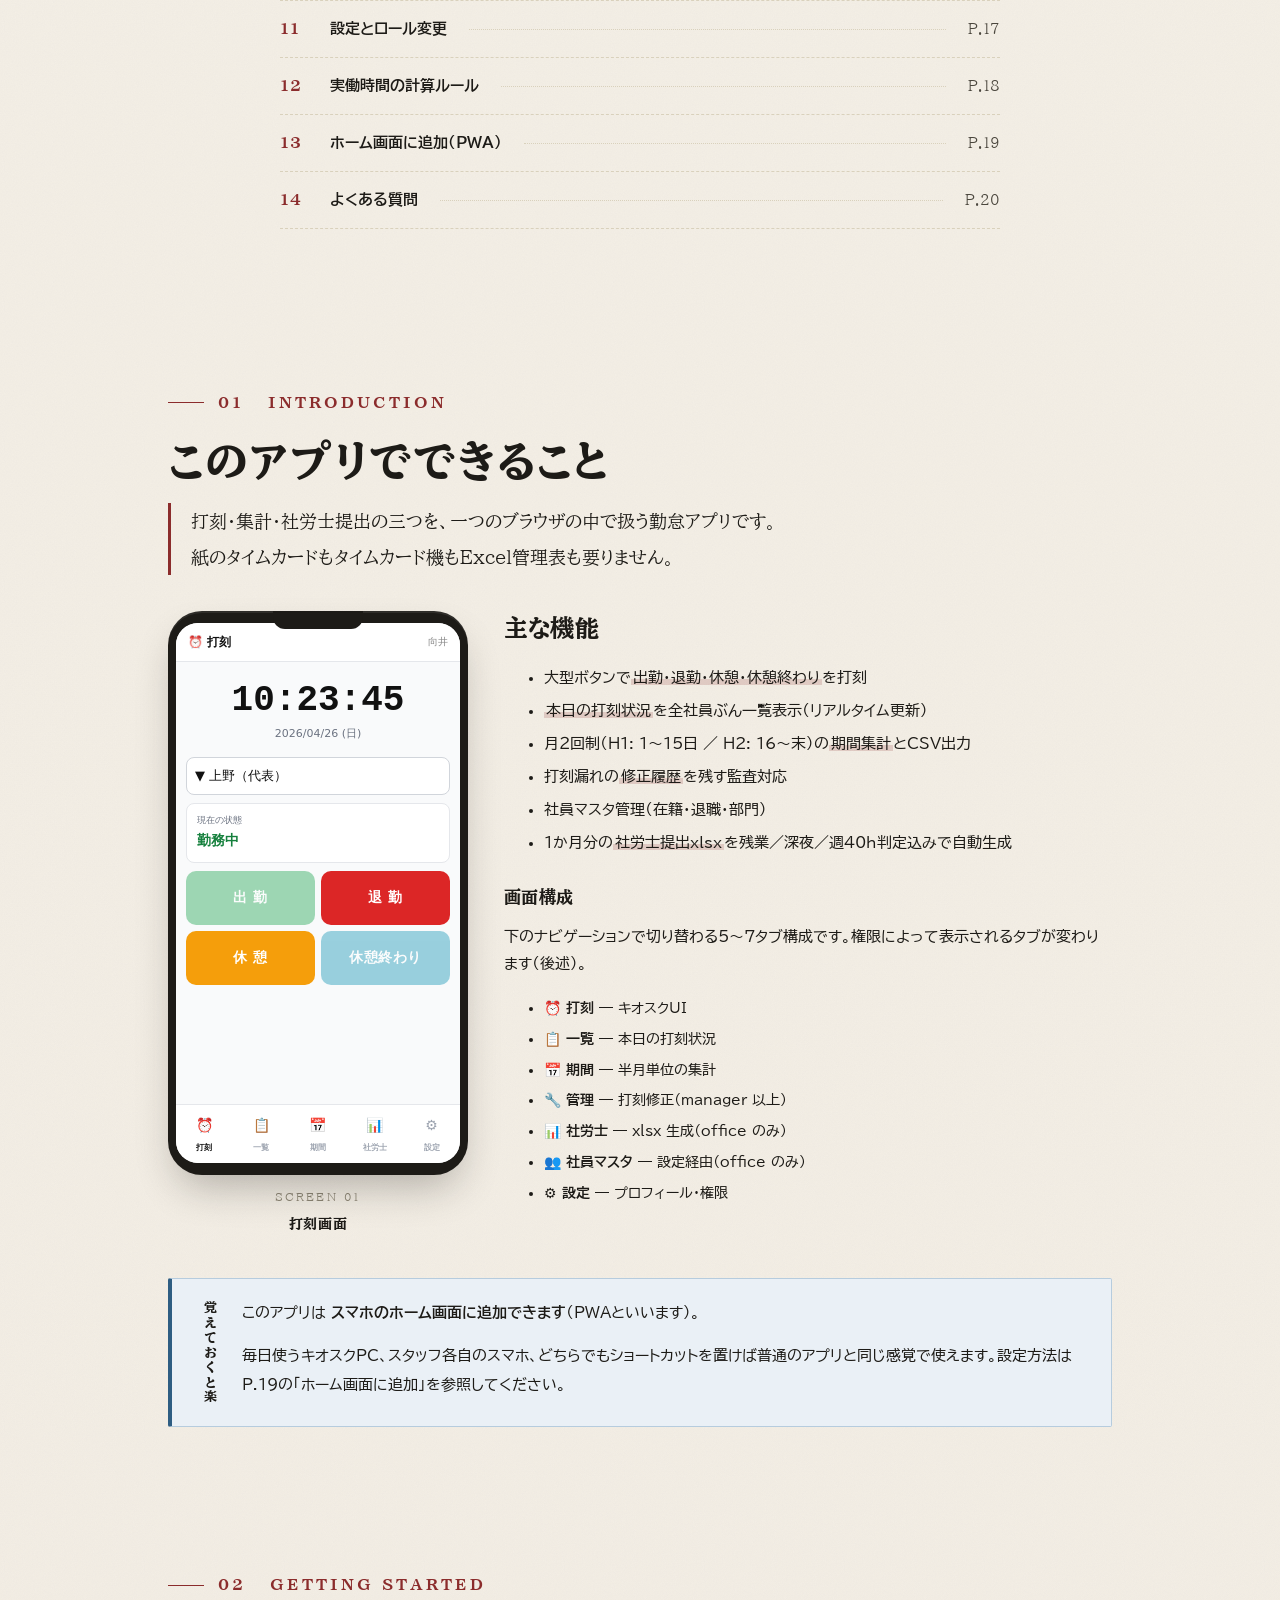
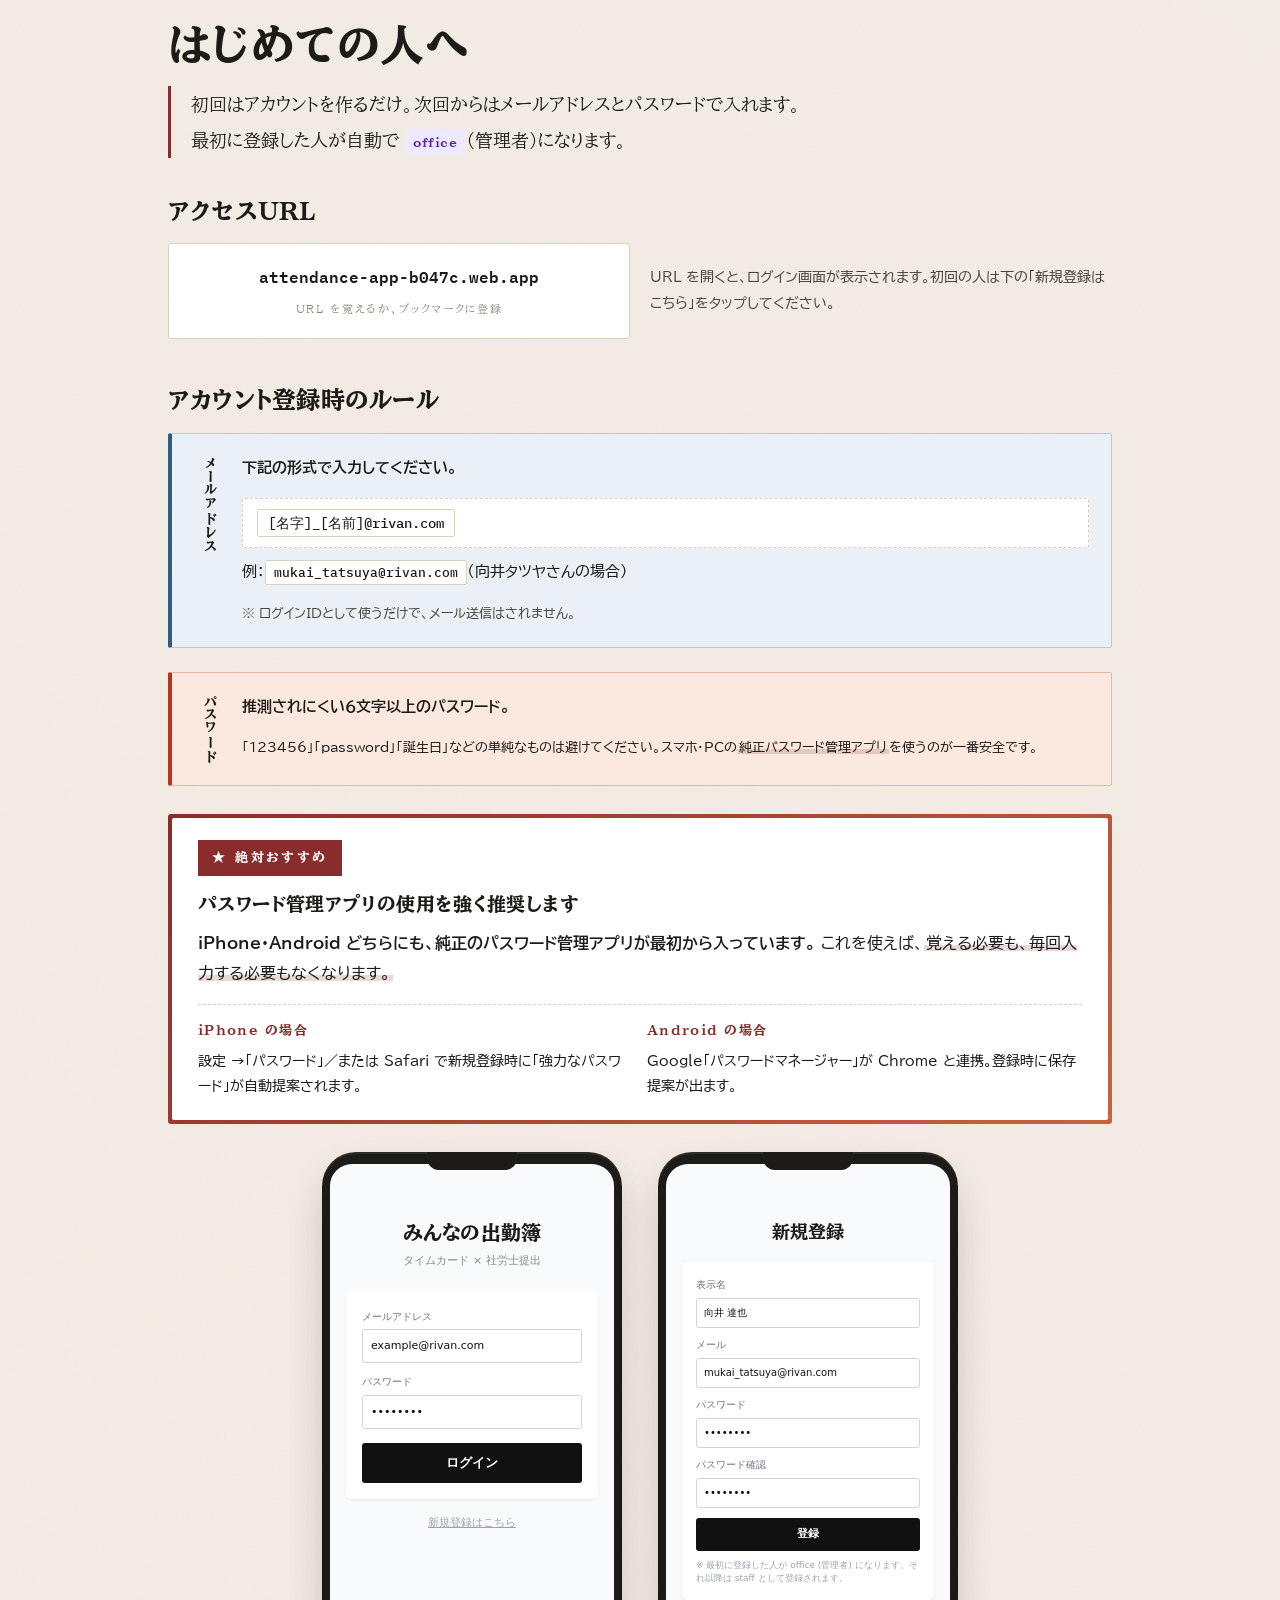
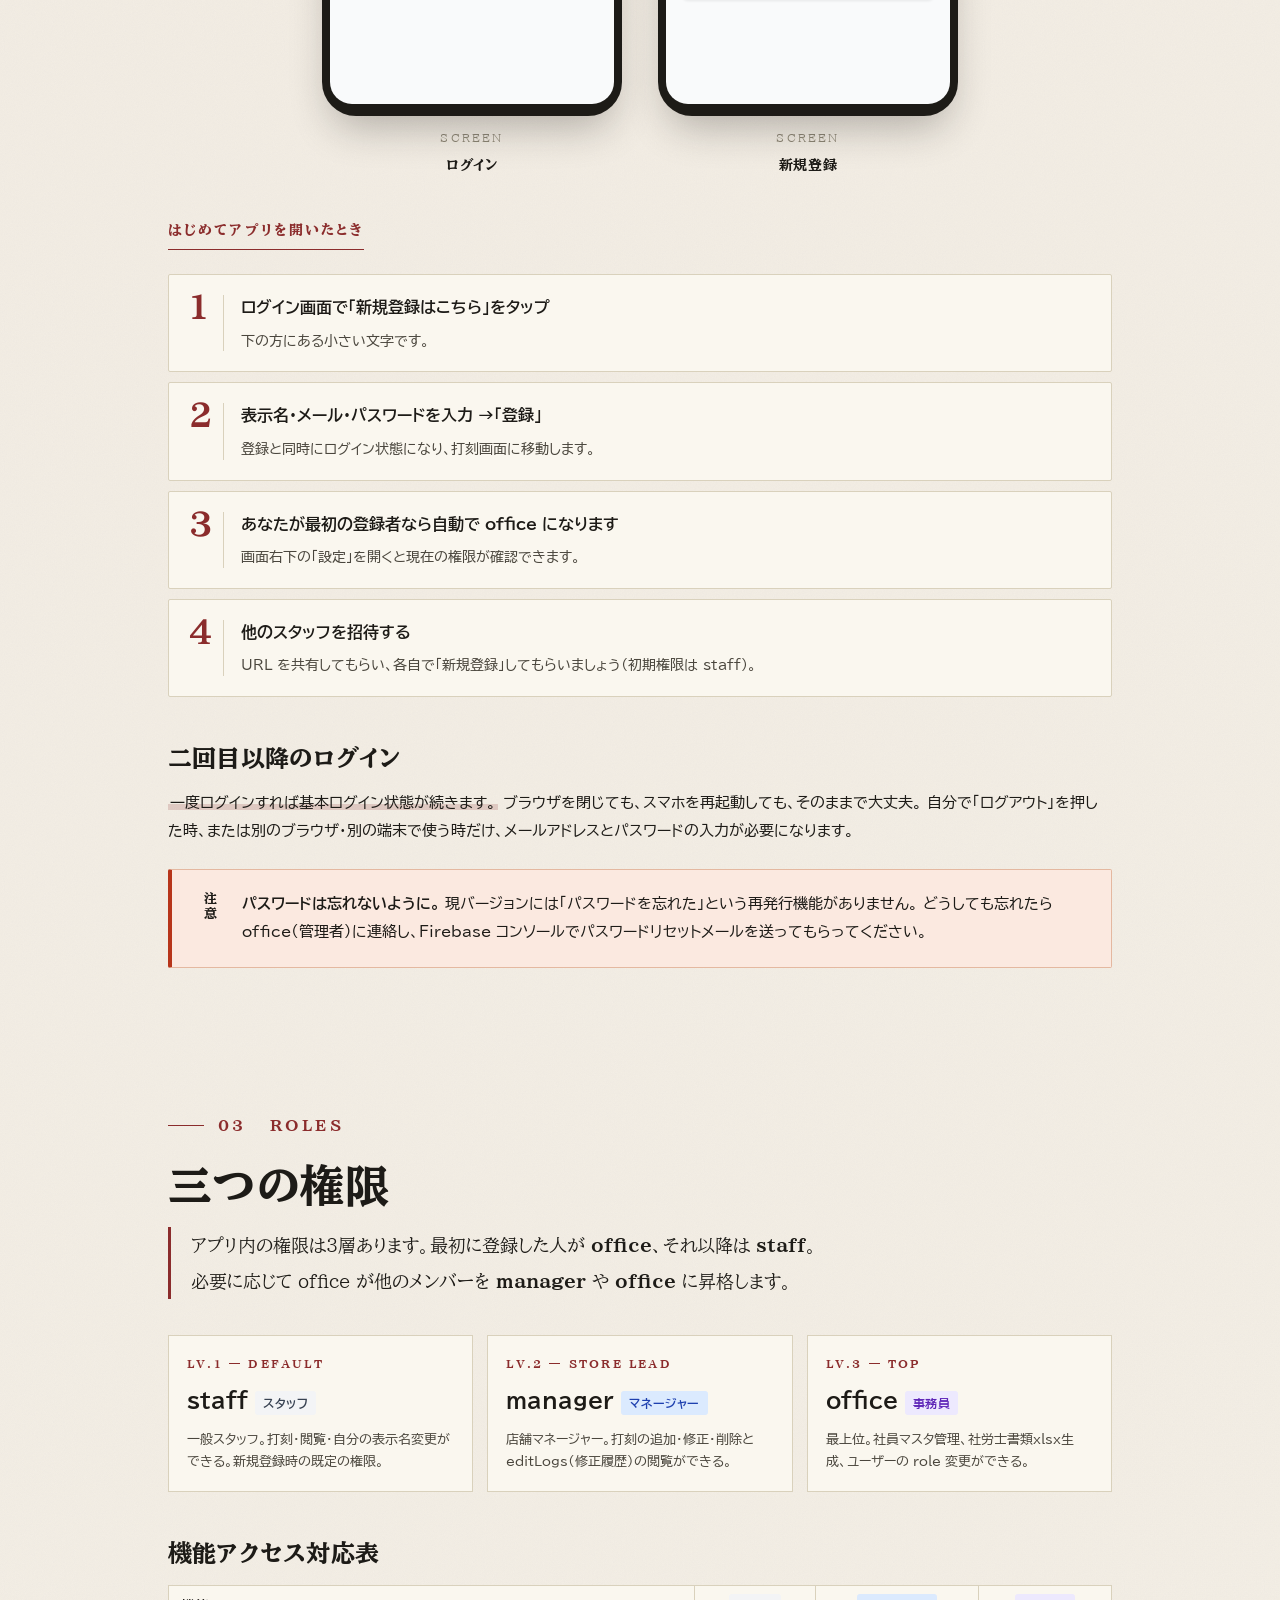
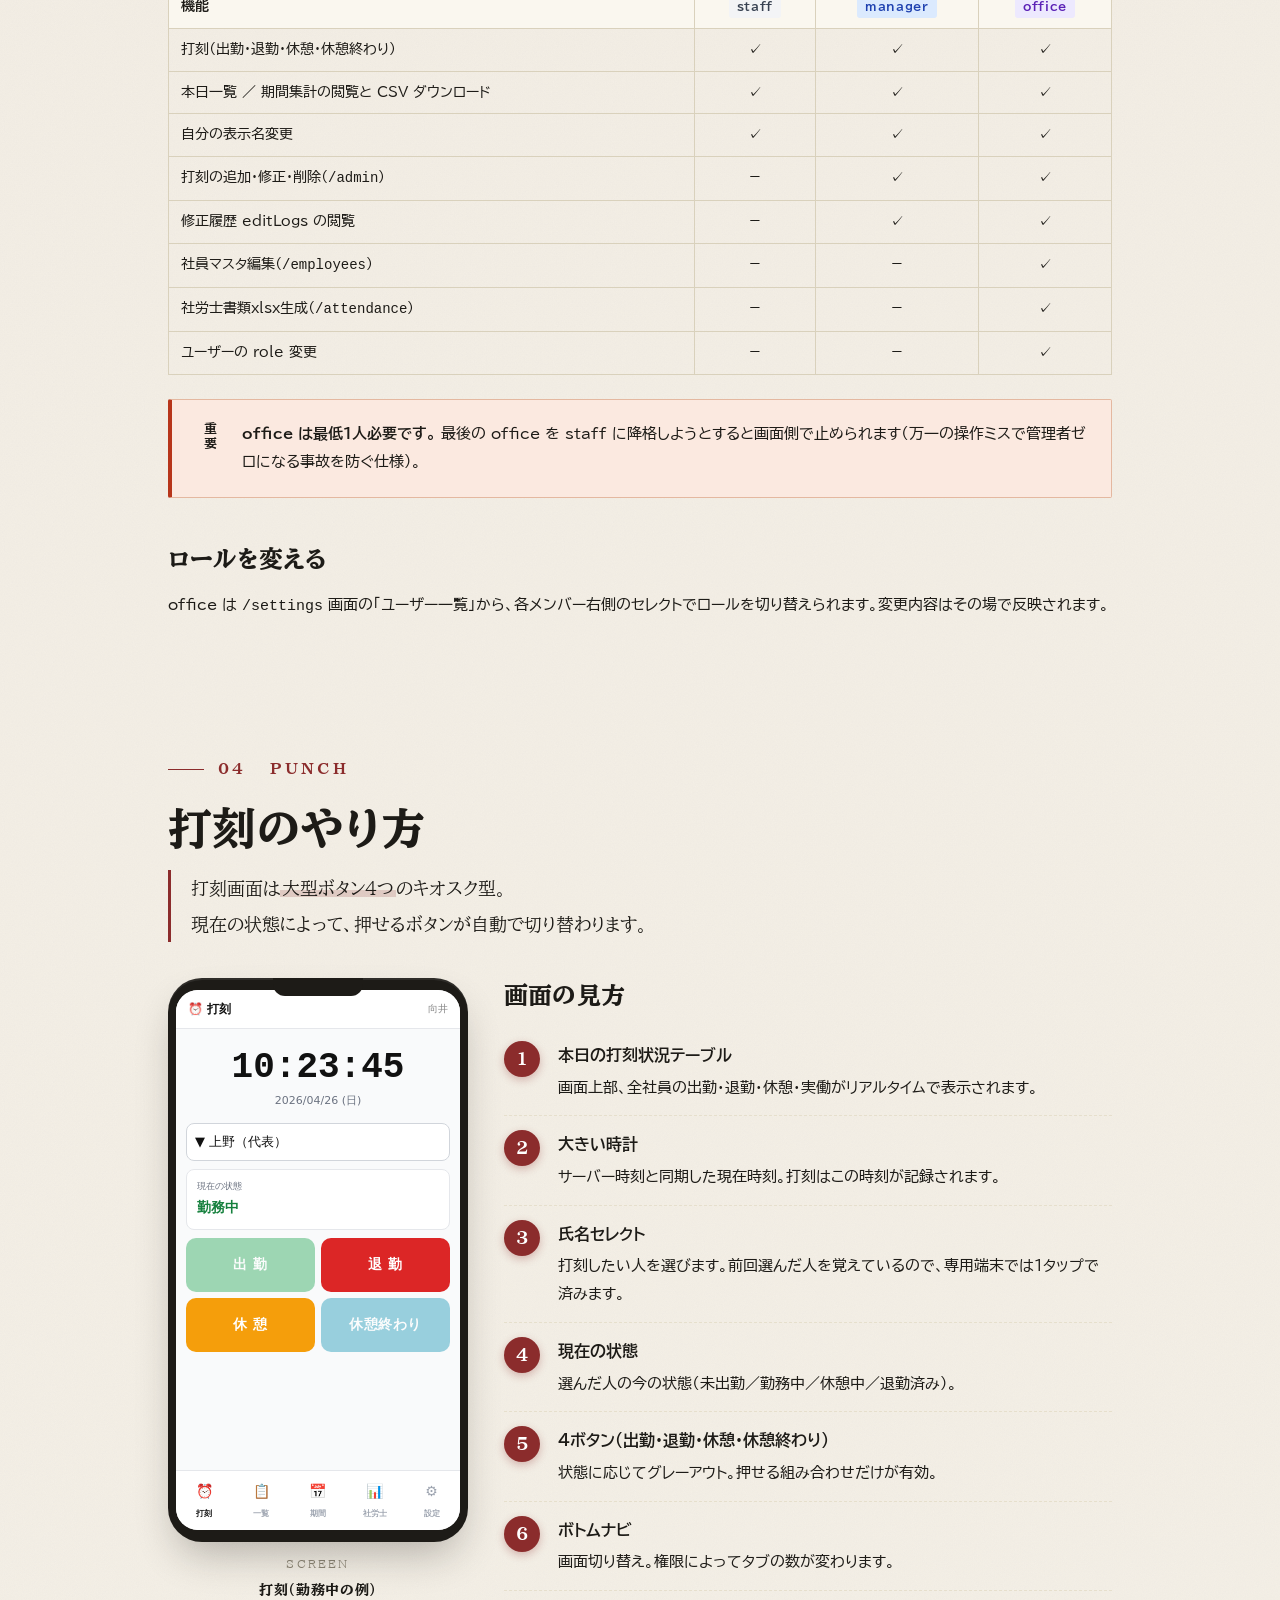
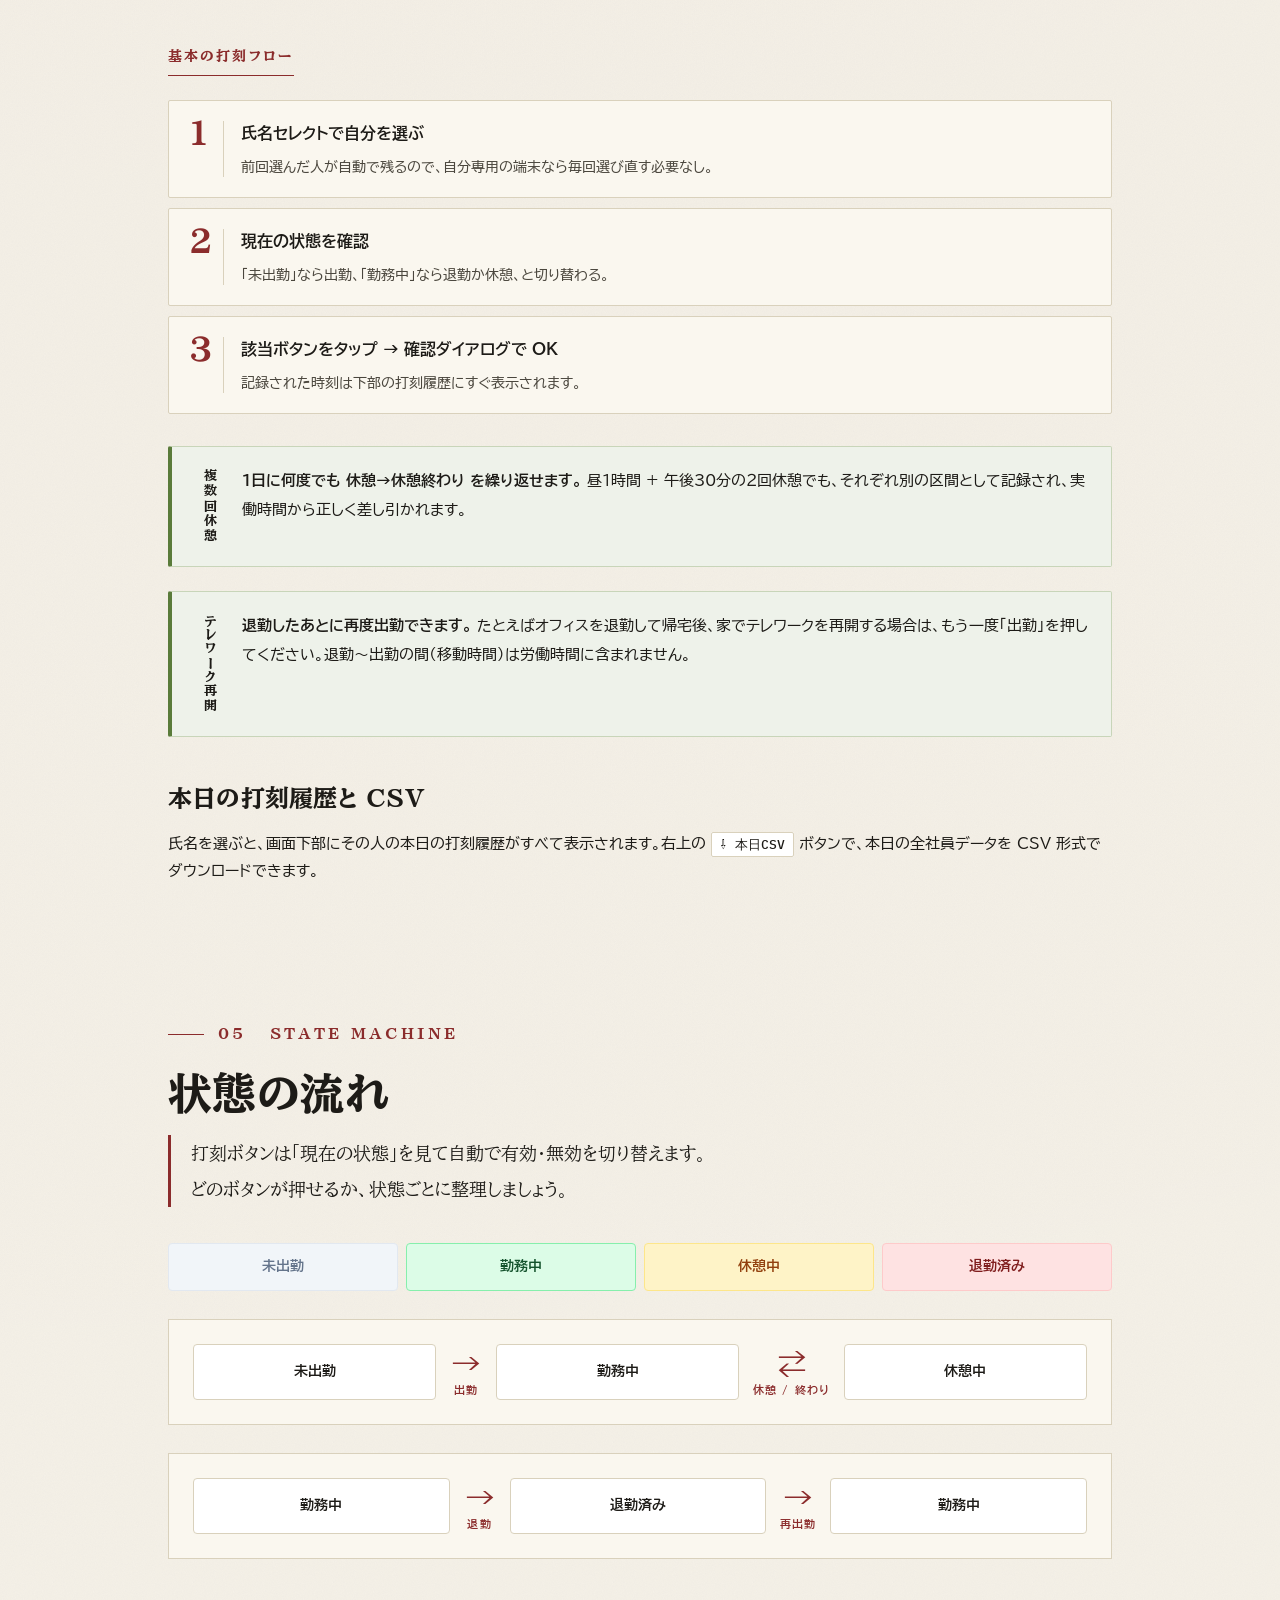
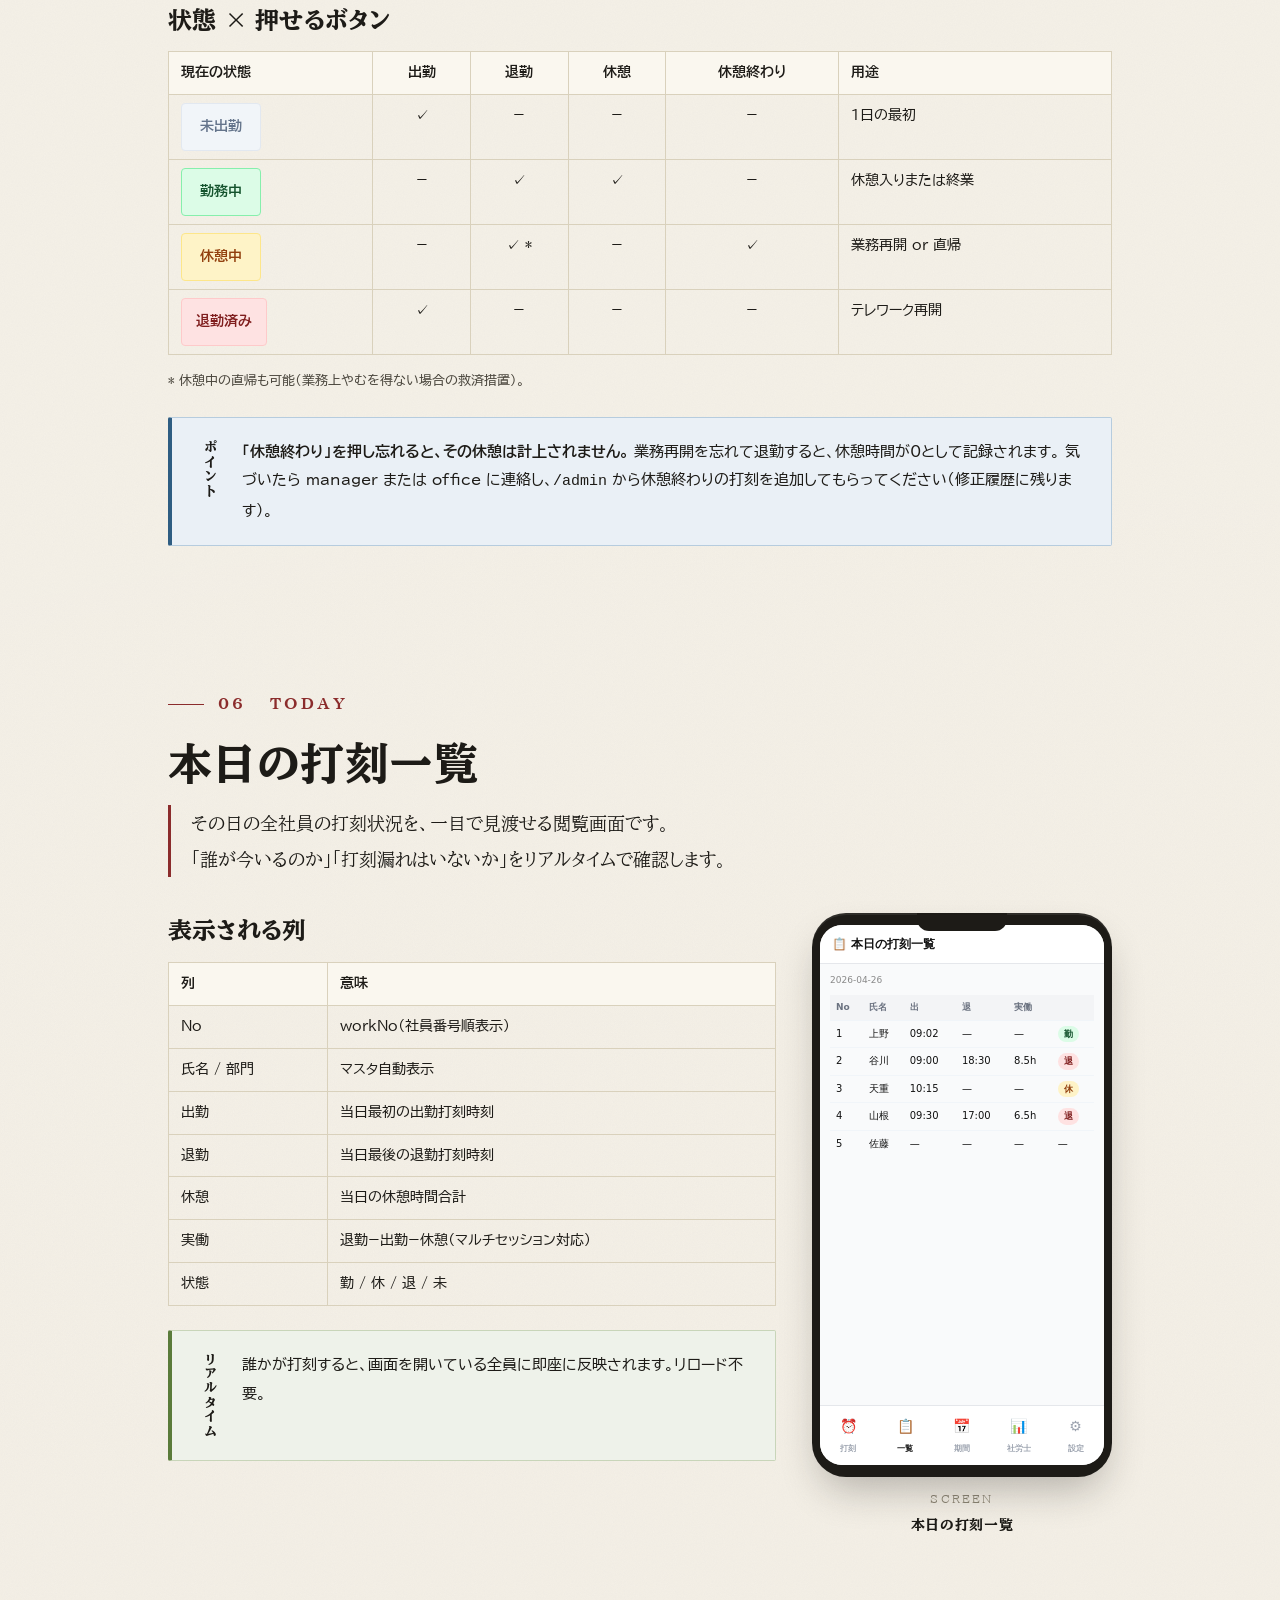
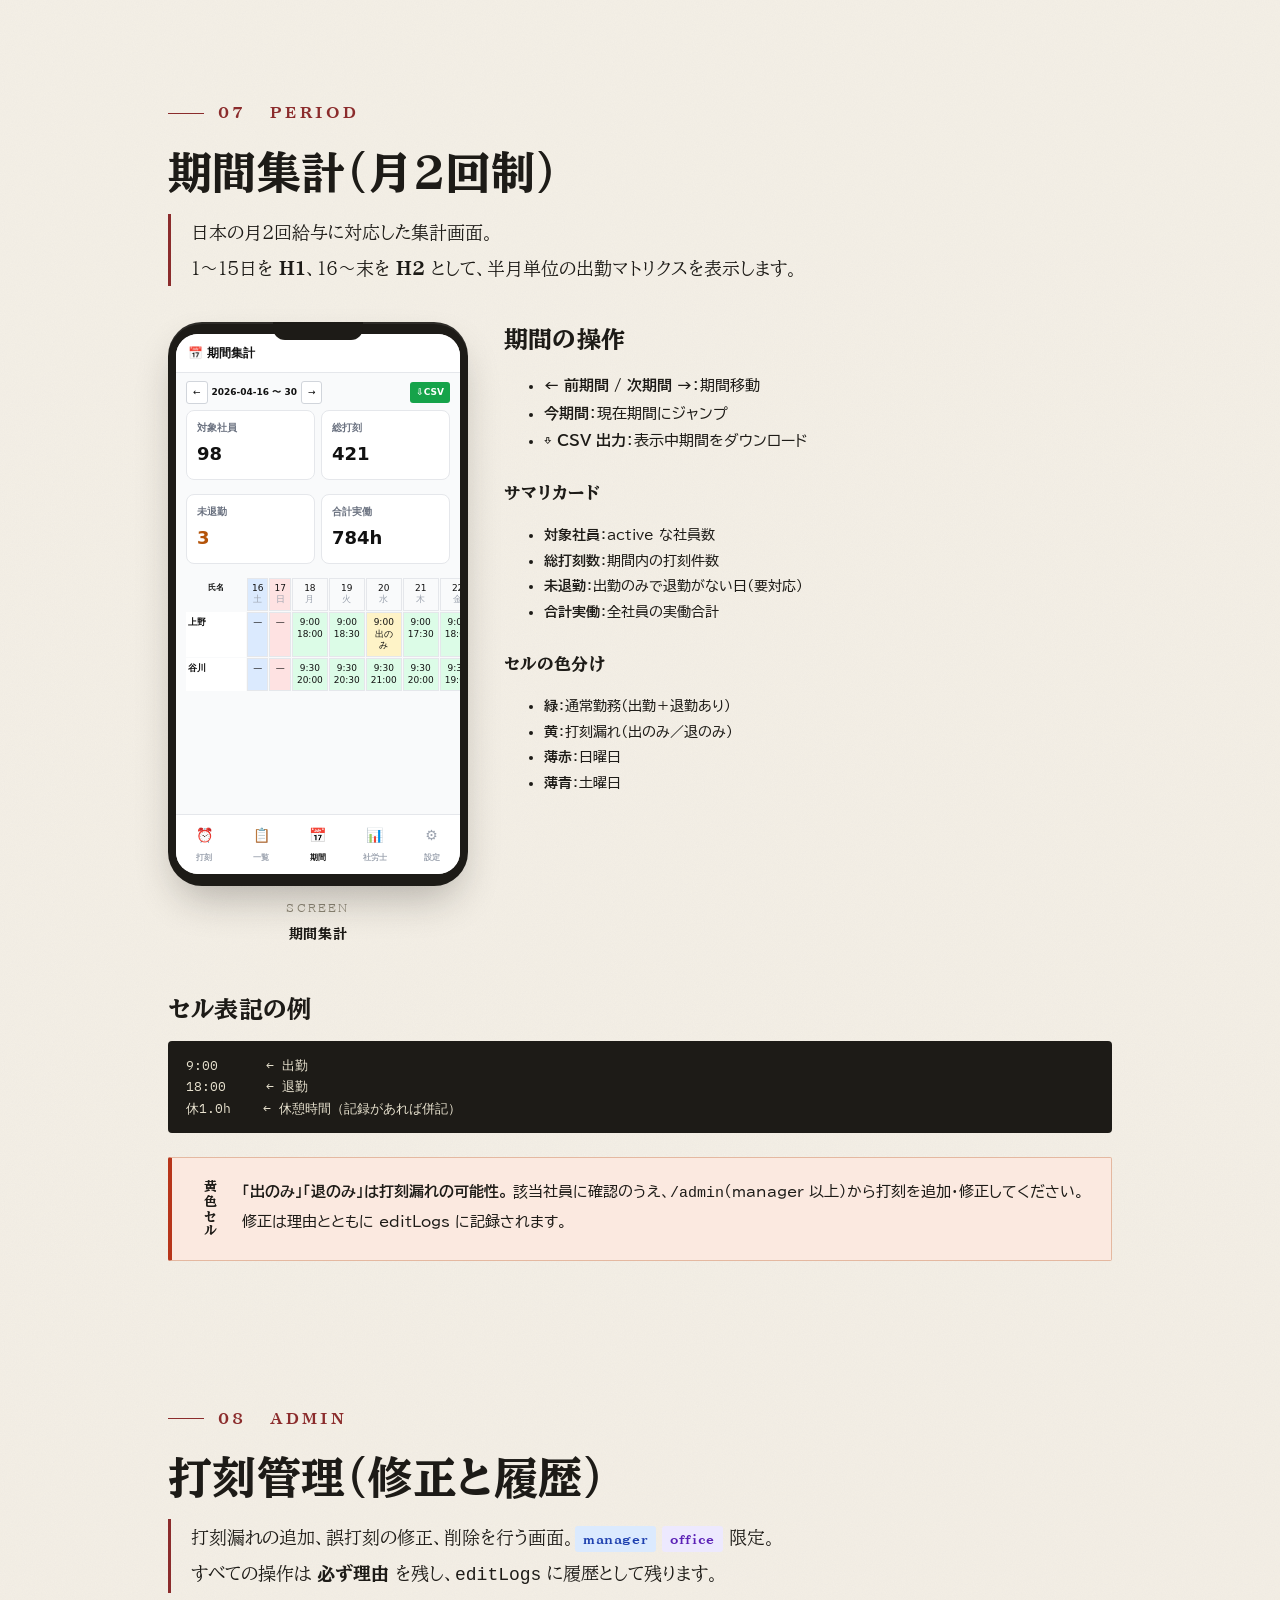
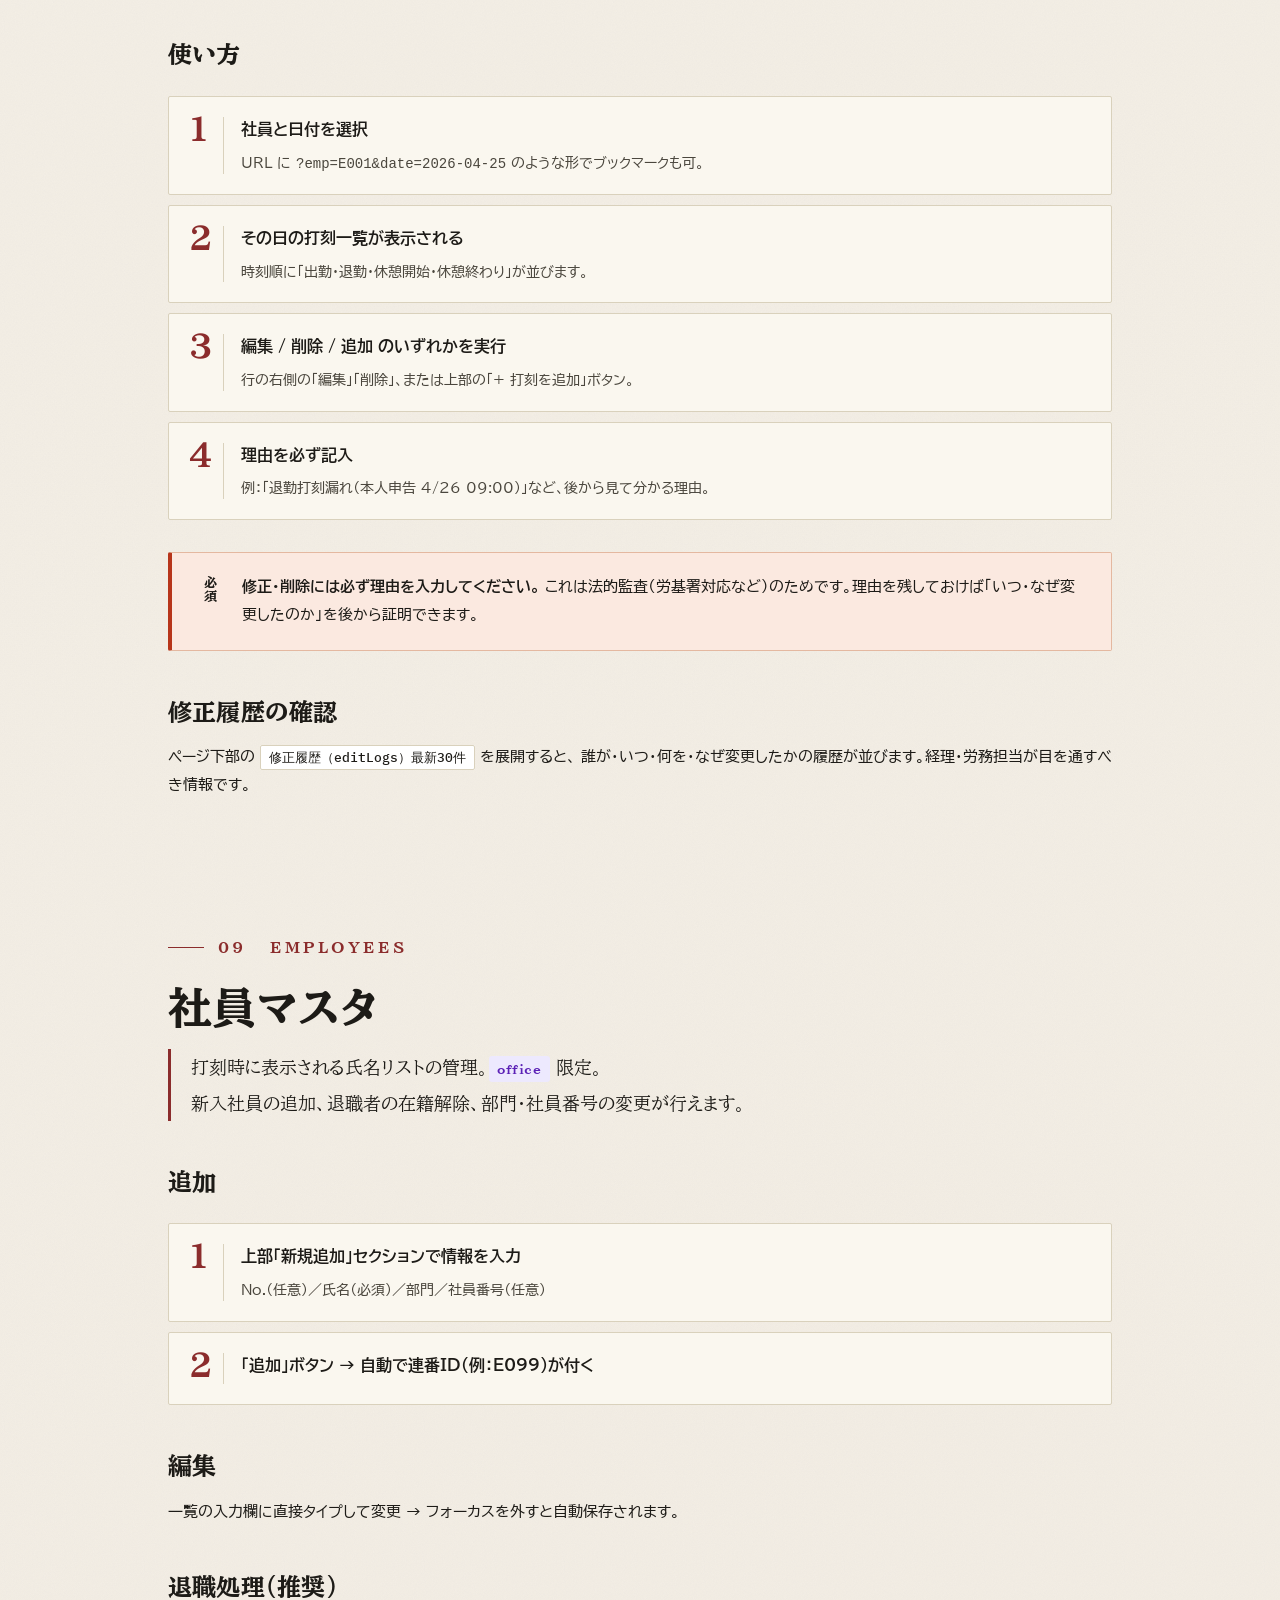
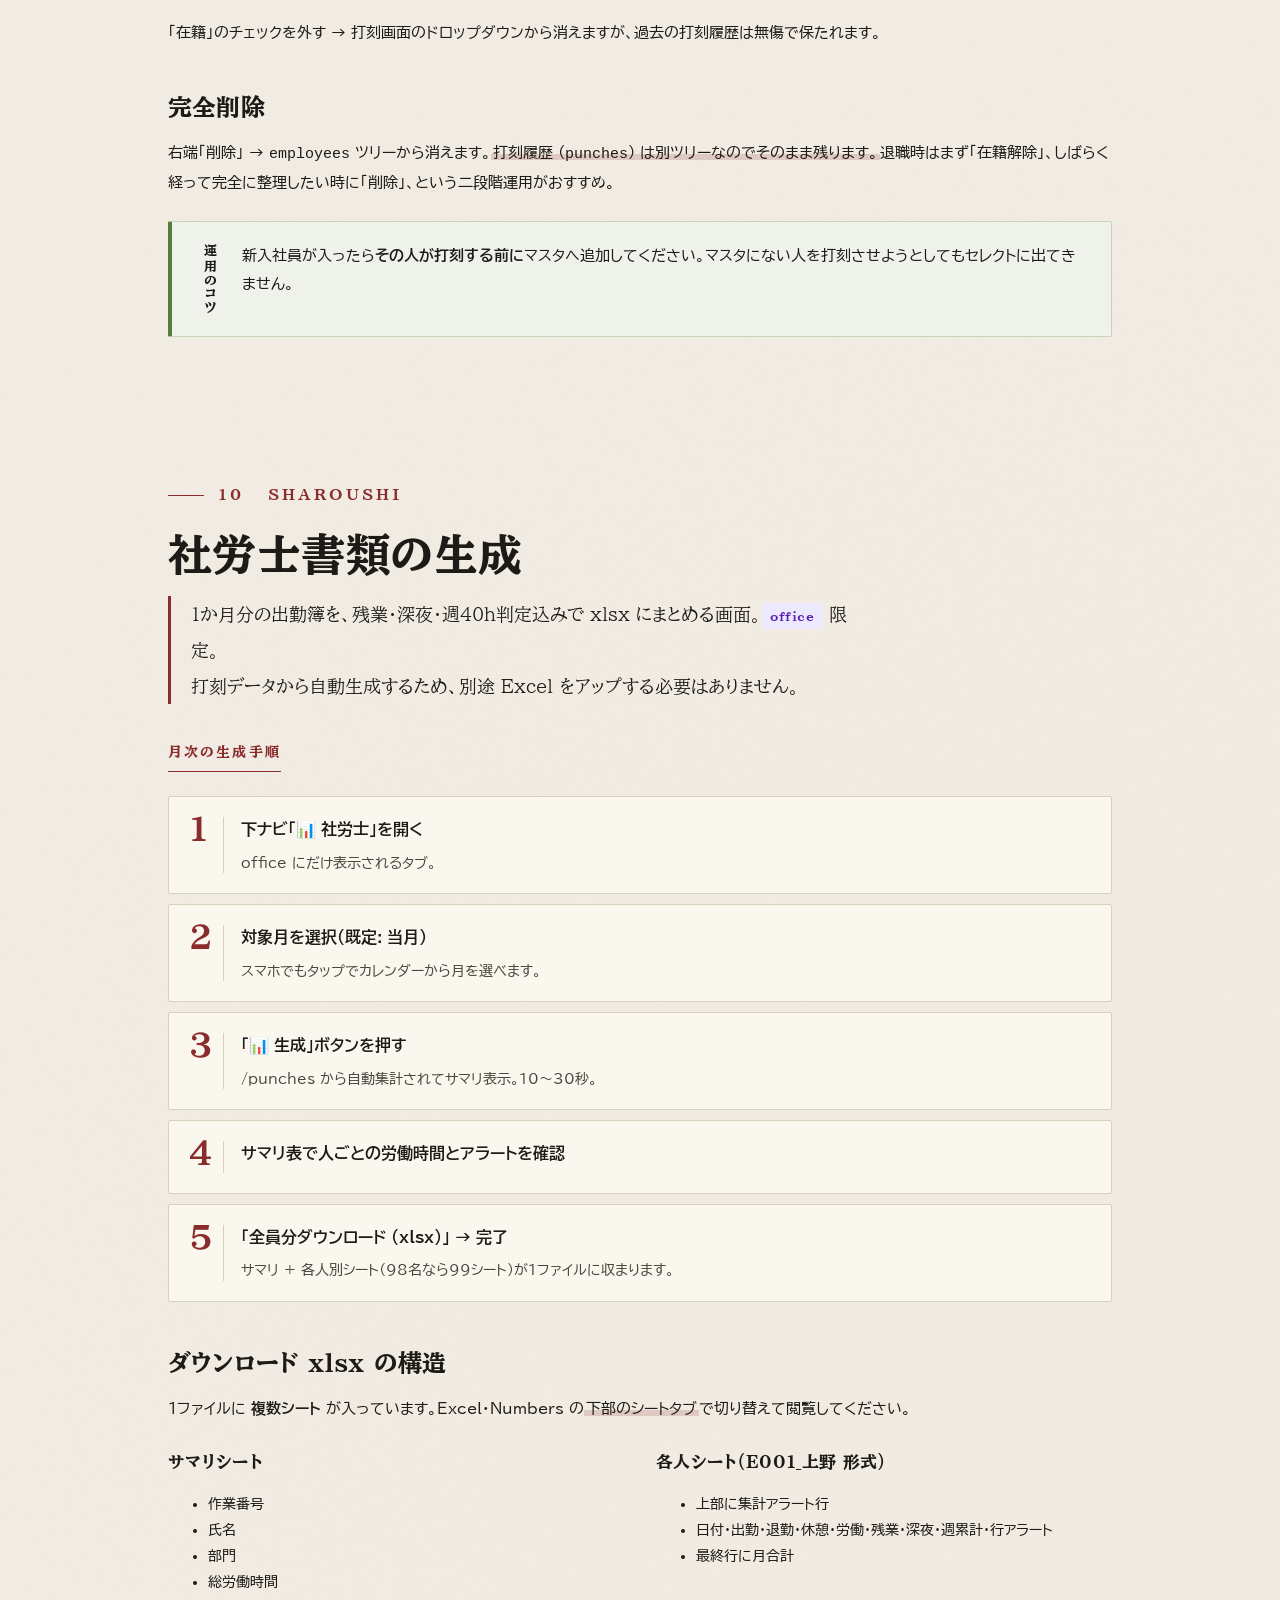
==== commit eaf79f69: "マニュアルを和紙デザイン風に全面リニューアル minna-no-calendar-manual.html の和紙×ミンチョ体テンプレを参考に docs/manual.html を全面書き直し:  - " ====
--- a/docs/manual.html
+++ b/docs/manual.html
@@ -2,679 +2,1478 @@
 <html lang="ja">
 <head>
 <meta charset="utf-8">
-<title>みんなの出勤簿 — 操作マニュアル</title>
+<meta name="viewport" content="width=device-width, initial-scale=1">
+<title>みんなの出勤簿 取扱説明書</title>
+<link rel="preconnect" href="https://fonts.googleapis.com">
+<link rel="preconnect" href="https://fonts.gstatic.com" crossorigin>
+<link href="https://fonts.googleapis.com/css2?family=BIZ+UDPGothic:wght@400;700&family=BIZ+UDPMincho:wght@400;700&family=IBM+Plex+Mono:wght@400;500;600&display=swap" rel="stylesheet">
 <style>
-  /* ===== ベース ===== */
-  * { box-sizing: border-box; }
-  html { font-size: 14px; }
-  body {
-    font-family: -apple-system, "Hiragino Sans", "Yu Gothic", "Meiryo", sans-serif;
-    color: #111;
-    background: #f9fafb;
-    margin: 0;
-    line-height: 1.7;
-  }
-  .page {
-    max-width: 880px;
-    margin: 0 auto;
-    background: #fff;
-    padding: 48px 56px 64px;
-    box-shadow: 0 1px 3px rgba(0,0,0,.08);
-  }
-
-  /* ===== タイポグラフィ ===== */
-  h1 {
-    font-size: 28px; margin: 0 0 6px;
-    border-bottom: 3px solid #111;
-    padding-bottom: 12px;
-  }
-  h1 + .subtitle { color: #666; font-size: 14px; margin: 0 0 32px; }
-  h2 {
-    font-size: 20px;
-    margin: 48px 0 14px;
-    padding: 8px 12px;
-    background: #111;
-    color: #fff;
-    border-radius: 4px;
-  }
-  h3 {
-    font-size: 16px;
-    margin: 28px 0 10px;
-    border-left: 4px solid #111;
-    padding-left: 10px;
-  }
-  h4 { font-size: 14px; margin: 18px 0 6px; color: #333; }
-  p { margin: 0 0 12px; }
-  ul, ol { margin: 0 0 14px; padding-left: 22px; }
-  li { margin-bottom: 4px; }
-  code {
-    background: #f1f5f9;
-    padding: 1px 6px;
-    border-radius: 3px;
-    font-family: ui-monospace, SFMono-Regular, Menlo, monospace;
-    font-size: 0.92em;
-  }
-  pre {
-    background: #f8fafc;
-    border: 1px solid #e5e7eb;
-    border-radius: 4px;
-    padding: 12px 14px;
-    overflow-x: auto;
-    font-size: 12px;
-    font-family: ui-monospace, SFMono-Regular, Menlo, monospace;
-    line-height: 1.5;
-  }
-
-  /* ===== ボックス ===== */
-  .note, .warn, .ok {
-    border-left: 4px solid;
-    padding: 10px 14px;
-    margin: 14px 0;
-    border-radius: 0 4px 4px 0;
-    font-size: 13px;
-  }
-  .note { background: #eff6ff; border-color: #3b82f6; }
-  .warn { background: #fef3c7; border-color: #f59e0b; }
-  .ok   { background: #ecfdf5; border-color: #10b981; }
-  .note b, .warn b, .ok b { display: inline-block; margin-right: 6px; }
-
-  /* ===== 表 ===== */
-  table {
-    width: 100%;
-    border-collapse: collapse;
-    margin: 12px 0;
-    font-size: 13px;
-  }
-  th, td {
-    border: 1px solid #d1d5db;
-    padding: 6px 10px;
-    text-align: left;
-    vertical-align: top;
-  }
-  th { background: #f3f4f6; font-weight: 700; }
-  td.center, th.center { text-align: center; }
-
-  /* ===== 役割バッジ ===== */
-  .role { display: inline-block; padding: 1px 7px; border-radius: 3px; font-size: 11px; font-weight: 700; }
-  .role-staff   { background: #f3f4f6; color: #374151; }
-  .role-manager { background: #dbeafe; color: #1e40af; }
-  .role-office  { background: #ede9fe; color: #5b21b6; }
-
-  /* ===== ボタン擬似 ===== */
-  .btn-mock {
-    display: inline-block;
-    padding: 4px 12px;
-    border-radius: 4px;
-    font-weight: 700;
-    font-size: 12px;
-    margin: 0 2px;
-    color: #fff;
-  }
-  .btn-in    { background: #16a34a; }
-  .btn-out   { background: #dc2626; }
-  .btn-break { background: #f59e0b; }
-  .btn-bend  { background: #0891b2; }
-
-  /* ===== TOC ===== */
-  .toc {
-    background: #f8fafc;
-    border: 1px solid #e5e7eb;
-    border-radius: 4px;
-    padding: 16px 22px;
-    margin: 0 0 32px;
-  }
-  .toc h3 { margin-top: 0; border: none; padding: 0; }
-  .toc ol { columns: 2; column-gap: 28px; padding-left: 18px; }
-  .toc li { break-inside: avoid; margin-bottom: 4px; font-size: 13px; }
-  .toc a { color: #1d4ed8; text-decoration: none; }
-  .toc a:hover { text-decoration: underline; }
-
-  /* ===== 画面イメージ (擬似) ===== */
-  .screen {
-    border: 1px solid #d1d5db;
-    border-radius: 6px;
-    background: #fff;
-    margin: 12px 0 18px;
-    overflow: hidden;
-    font-size: 12px;
-  }
-  .screen-header {
-    background: #f9fafb;
-    border-bottom: 1px solid #e5e7eb;
-    padding: 6px 10px;
-    font-weight: 700;
-  }
-  .screen-body { padding: 10px 12px; }
-
-  /* 状態バッジ */
-  .badge {
-    display: inline-block; padding: 1px 8px; border-radius: 999px;
-    font-size: 11px; font-weight: 700;
-  }
-  .badge-working { background: #dcfce7; color: #14532d; }
-  .badge-break   { background: #fef3c7; color: #92400e; }
-  .badge-done    { background: #fee2e2; color: #7f1d1d; }
-  .badge-none    { background: #f1f5f9; color: #64748b; }
-
-  /* ===== 印刷スタイル ===== */
-  @media print {
-    @page { size: A4; margin: 16mm 14mm; }
-    html, body { background: #fff; }
-    .page {
-      box-shadow: none;
-      padding: 0;
-      max-width: none;
-    }
-    .no-print { display: none !important; }
-    h2 { break-before: page; }
-    h2:first-of-type { break-before: avoid; }
-    h3, h4 { break-after: avoid; }
-    pre, table, .screen, .note, .warn, .ok { break-inside: avoid; }
-    a { color: inherit; text-decoration: none; }
-    .toc ol { columns: 1; }
-  }
-
-  /* ===== 印刷用ボタン (画面でのみ表示) ===== */
-  .print-bar {
-    position: sticky; top: 0; z-index: 50;
-    background: #111; color: #fff;
-    padding: 8px 16px;
-    display: flex; align-items: center; justify-content: space-between;
-    box-shadow: 0 2px 8px rgba(0,0,0,.2);
-  }
-  .print-bar button {
-    background: #fff; color: #111;
-    border: 0; padding: 6px 14px; border-radius: 4px;
-    font-weight: 700; cursor: pointer; font-size: 13px;
-  }
-  .print-bar button:hover { background: #fbbf24; }
+:root {
+  --paper: #f5f1e8; --paper-deep: #ece5d3; --paper-soft: #faf7ef;
+  --ink: #1d1b17; --ink-soft: #4a463d; --ink-faint: #8a8473;
+  --rule: #d9d1bc; --rule-soft: #e6dfcc;
+  --c-red: #e74c3c; --c-red-bg: #fdecea;
+  --c-blue: #2e86de; --c-blue-bg: #e8f0fe;
+  --c-green: #27ae60; --c-green-bg: #e6f5ec;
+  --c-orange: #f39c12; --c-orange-bg: #fef5e0;
+  --c-violet: #4527a0; --c-violet-bg: #ede7f6;
+  --c-cyan: #0891b2; --c-cyan-bg: #cffafe;
+  --accent: #8b2c2c; --accent-soft: #c8623f;
+  --warn-red: #b7351a; --warn-amber: #c9791a;
+}
+* { box-sizing: border-box; }
+html { scroll-behavior: smooth; }
+body {
+  margin: 0; background: var(--paper); color: var(--ink);
+  font-family: "BIZ UDPGothic", "Hiragino Sans", "Yu Gothic", system-ui, sans-serif;
+  font-size: 15px; line-height: 1.85; font-feature-settings: "palt";
+  -webkit-font-smoothing: antialiased;
+  background-image:
+    radial-gradient(circle at 10% 20%, rgba(139, 44, 44, 0.02) 0%, transparent 30%),
+    radial-gradient(circle at 85% 70%, rgba(139, 44, 44, 0.02) 0%, transparent 40%),
+    url("data:image/svg+xml;utf8,<svg xmlns='http://www.w3.org/2000/svg' width='140' height='140'><filter id='n'><feTurbulence type='fractalNoise' baseFrequency='0.9' numOctaves='2'/><feColorMatrix values='0 0 0 0 0.1  0 0 0 0 0.1  0 0 0 0 0.08  0 0 0 0.06 0'/></filter><rect width='140' height='140' filter='url(%23n)' opacity='0.5'/></svg>");
+}
+.mincho { font-family: "BIZ UDPMincho", "Yu Mincho", "Hiragino Mincho ProN", serif; font-feature-settings: "palt"; }
+.mono { font-family: "IBM Plex Mono", ui-monospace, monospace; }
+h1, h2, h3, h4 { font-family: "BIZ UDPMincho", "Yu Mincho", serif; font-weight: 700; letter-spacing: 0.01em; color: var(--ink); }
+p { margin: 0 0 1em; }
+a { color: var(--accent); text-decoration-thickness: 1px; text-underline-offset: 2px; }
+.page { max-width: 1000px; margin: 0 auto; padding: 0 28px; }
+
+/* COVER */
+.cover {
+  min-height: 100vh; padding: 72px 28px 80px;
+  display: flex; flex-direction: column; justify-content: space-between;
+  position: relative; border-bottom: 1px solid var(--rule);
+  background: linear-gradient(180deg, var(--paper-soft) 0%, var(--paper) 100%);
+  overflow: hidden;
+}
+.cover::before { content: ""; position: absolute; inset: 16px; border: 1px solid var(--rule); pointer-events: none; }
+.cover::after { content: ""; position: absolute; inset: 22px; border: 1px solid var(--rule-soft); pointer-events: none; }
+.cover-inner { position: relative; z-index: 1; max-width: 820px; margin: 0 auto; width: 100%; }
+.cover-top { display: flex; justify-content: space-between; align-items: flex-start; font-size: 13px; letter-spacing: 0.15em; color: var(--ink-faint); font-weight: 500; }
+.cover-top .stamp { display: inline-block; padding: 8px 16px; border: 1.5px solid var(--accent); color: var(--accent); letter-spacing: 0.2em; font-weight: 700; font-size: 14px; }
+.cover-heading { margin-top: 14vh; }
+.cover-kicker { font-size: 14px; letter-spacing: 0.35em; color: var(--ink-soft); margin-bottom: 20px; padding-left: 2px; font-weight: 600; }
+.cover-title { font-family: "BIZ UDPMincho", "Yu Mincho", serif; font-size: clamp(52px, 9vw, 96px); line-height: 1; font-weight: 800; letter-spacing: 0.02em; margin: 0; }
+.cover-title .dot { color: var(--accent); }
+.cover-sub { font-family: "BIZ UDPMincho", "Yu Mincho", serif; font-size: clamp(18px, 2.2vw, 22px); color: var(--ink-soft); margin-top: 28px; max-width: 560px; line-height: 1.7; }
+.cover-phone {
+  position: absolute; right: 7%; top: 14%; width: 220px;
+  transform: rotate(6deg); z-index: 0; opacity: 0.92;
+  filter: drop-shadow(0 30px 60px rgba(29,27,23,0.2));
+}
+@media (max-width: 720px) { .cover-phone { display: none; } }
+.cover-meta { margin-top: 6vh; display: grid; grid-template-columns: 1fr 1fr 1fr; gap: 18px; font-size: 13px; border-top: 1px solid var(--rule); padding-top: 22px; }
+.cover-meta dt { color: var(--ink-faint); font-size: 12px; letter-spacing: 0.12em; margin-bottom: 6px; font-weight: 600; }
+.cover-meta dd { margin: 0; font-weight: 600; font-size: 15px; color: var(--ink); }
+
+/* SECTIONS */
+section { padding: 80px 0 40px; border-bottom: 1px solid var(--rule); }
+section:last-of-type { border-bottom: none; }
+.section-num { font-family: "BIZ UDPMincho", "Yu Mincho", serif; font-size: 15px; letter-spacing: 0.2em; color: var(--accent); display: flex; align-items: center; gap: 14px; margin-bottom: 18px; font-weight: 600; }
+.section-num::before { content: ""; width: 36px; height: 1px; background: var(--accent); }
+h2.sec { font-size: clamp(32px, 4.5vw, 44px); line-height: 1.25; margin: 0 0 14px; font-weight: 800; max-width: 720px; }
+.lede { font-family: "BIZ UDPMincho", "Yu Mincho", serif; font-size: 18px; line-height: 2; color: var(--ink); max-width: 680px; margin: 0 0 36px; padding-left: 20px; border-left: 3px solid var(--accent); font-weight: 500; }
+h3 { font-size: 24px; margin: 44px 0 14px; line-height: 1.45; }
+h4 { font-size: 17px; margin: 22px 0 10px; letter-spacing: 0.02em; }
+small.note { font-size: 13px; color: var(--ink-faint); letter-spacing: 0.03em; font-weight: 500; }
+
+/* TOC */
+.toc { padding: 50px 0 80px; max-width: 720px; margin: 0 auto; }
+.toc h2 { font-size: 14px; letter-spacing: 0.2em; color: var(--ink-soft); font-weight: 600; margin: 0 0 22px; font-family: "BIZ UDPMincho", "Yu Mincho", serif; }
+.toc ol { list-style: none; padding: 0; margin: 0; counter-reset: toc; }
+.toc li { counter-increment: toc; display: flex; align-items: baseline; gap: 14px; padding: 14px 0; border-bottom: 1px dashed var(--rule); }
+.toc li::before { content: counter(toc, decimal-leading-zero); font-family: "BIZ UDPMincho", "Yu Mincho", serif; font-size: 15px; color: var(--accent); width: 36px; flex-shrink: 0; letter-spacing: 0.05em; font-weight: 700; }
+.toc li .fill { flex: 1; border-bottom: 1px dotted var(--rule); margin: 0 8px; transform: translateY(-4px); }
+.toc li .pg { font-family: "BIZ UDPMincho", "Yu Mincho", serif; color: var(--ink-soft); font-size: 14px; font-weight: 500; }
+.toc a { color: var(--ink); text-decoration: none; font-weight: 600; font-size: 15px; }
+.toc a:hover { color: var(--accent); }
+
+/* STEP LIST */
+.steps { counter-reset: step; list-style: none; padding: 0; margin: 24px 0 32px; }
+.steps > li { counter-increment: step; position: relative; padding: 18px 22px 18px 72px; background: var(--paper-soft); border: 1px solid var(--rule); margin-bottom: 10px; border-radius: 2px; }
+.steps > li::before { content: counter(step); position: absolute; left: 20px; top: 16px; font-family: "BIZ UDPMincho", "Yu Mincho", serif; font-size: 32px; font-weight: 700; color: var(--accent); line-height: 1; }
+.steps > li::after { content: ""; position: absolute; left: 54px; top: 20px; bottom: 20px; width: 1px; background: var(--rule); }
+.steps > li strong { display: block; font-size: 16px; margin-bottom: 6px; font-weight: 700; color: var(--ink); }
+.steps > li .hint { display: block; font-size: 14px; color: var(--ink-soft); margin-top: 6px; line-height: 1.75; }
+
+/* CALLOUT */
+.callout { display: grid; grid-template-columns: auto 1fr; gap: 16px; padding: 20px 22px; margin: 24px 0; background: #fbf6e8; border: 1px solid #e0d199; border-left: 4px solid var(--warn-amber); border-radius: 2px; }
+.callout.tip { background: #eef2ea; border-color: #c8d5b9; border-left-color: #5a7b3a; }
+.callout.warn { background: #fbe9e0; border-color: #e4b8a0; border-left-color: var(--warn-red); }
+.callout.info { background: #eaf0f6; border-color: #b6ccde; border-left-color: #2e5d82; }
+.callout .label { font-family: "BIZ UDPMincho", "Yu Mincho", serif; font-size: 13px; letter-spacing: 0.15em; color: var(--ink); writing-mode: vertical-rl; font-weight: 700; padding: 2px 4px; }
+.callout .body { font-size: 15px; line-height: 1.9; color: var(--ink); }
+.callout p:last-child { margin-bottom: 0; }
+
+/* PHONE FRAME — pseudo-screen rendered via HTML/CSS */
+.phone-row {
+  display: grid; grid-template-columns: 300px 1fr;
+  gap: 36px; margin: 28px 0 40px; align-items: start;
+}
+.phone-row.reverse { grid-template-columns: 1fr 300px; }
+.phone-row.two { grid-template-columns: 300px 300px; justify-content: center; }
+@media (max-width: 800px) {
+  .phone-row, .phone-row.reverse, .phone-row.two { grid-template-columns: 1fr; gap: 24px; }
+  .phone-row.reverse > *:first-child { order: 2; }
+}
+.phone {
+  width: 100%; max-width: 300px;
+  padding: 12px 8px;
+  background: #1d1b17; border-radius: 34px;
+  box-shadow: 0 20px 40px -10px rgba(29,27,23,0.3), 0 2px 0 rgba(255,255,255,0.08) inset;
+  position: relative; justify-self: center;
+}
+.phone::before {
+  content: ""; position: absolute; top: 0; left: 50%; transform: translateX(-50%);
+  width: 90px; height: 18px; background: #1d1b17;
+  border-radius: 0 0 12px 12px; z-index: 2;
+}
+.phone-screen {
+  width: 100%; min-height: 540px; max-height: 580px;
+  border-radius: 22px; background: #f9fafb; overflow: hidden;
+  display: flex; flex-direction: column;
+  font-family: -apple-system, "Hiragino Sans", "Yu Gothic", system-ui, sans-serif;
+  font-size: 11.5px; color: #111;
+}
+.phone-label {
+  font-family: "BIZ UDPMincho", "Yu Mincho", serif; font-size: 11px;
+  letter-spacing: 0.2em; color: var(--ink-faint);
+  text-align: center; margin-top: 12px; text-transform: uppercase;
+}
+.phone-label strong { display: block; color: var(--ink); font-size: 14px; letter-spacing: 0.05em; margin-top: 4px; font-weight: 700; }
+
+/* mock screen (ms-*) — みんなの出勤簿 UI を擬似再現 */
+.ms-header { background: #fff; border-bottom: 1px solid #e5e7eb; padding: 8px 12px; display: flex; justify-content: space-between; align-items: center; font-weight: 700; font-size: 12px; }
+.ms-header span.tiny { color: #888; font-size: 10px; font-weight: 400; }
+.ms-body { flex: 1; padding: 8px 10px; overflow: hidden; }
+.ms-body .lbl { color: #6b7280; font-size: 10px; font-weight: 700; margin: 4px 0 2px; }
+.ms-clock { font-size: 36px; font-weight: 900; text-align: center; font-family: ui-monospace, Menlo, monospace; line-height: 1.05; margin: 12px 0 4px; }
+.ms-date { text-align: center; color: #6b7280; font-size: 11px; margin: 0 0 12px; }
+.ms-select { background: #fff; border: 1.5px solid #d1d5db; border-radius: 8px; padding: 6px 8px; font-size: 13px; margin: 0 0 8px; display: flex; justify-content: space-between; }
+.ms-status { background: #fff; border: 1px solid #e5e7eb; border-radius: 8px; padding: 8px 10px; margin: 0 0 8px; }
+.ms-status .lbl2 { font-size: 9px; color: #6b7280; }
+.ms-status .val-working { color: #15803d; font-size: 14px; font-weight: 700; }
+.ms-status .val-onbreak { color: #b45309; font-size: 14px; font-weight: 700; }
+.ms-status .val-done    { color: #6b7280; font-size: 14px; font-weight: 700; }
+.ms-status .val-none    { color: #475569; font-size: 14px; font-weight: 700; }
+.ms-btns { display: grid; grid-template-columns: 1fr 1fr; gap: 6px; }
+.ms-btn { padding: 14px 0; text-align: center; border-radius: 10px; font-size: 14px; font-weight: 800; color: #fff; letter-spacing: 0.04em; }
+.ms-btn.dim { opacity: 0.4; }
+.ms-btn.in    { background: #16a34a; }
+.ms-btn.out   { background: #dc2626; }
+.ms-btn.brk   { background: #f59e0b; }
+.ms-btn.bend  { background: #0891b2; }
+.ms-btn.brk.act { background: #b45309; box-shadow: inset 0 0 0 2px #fde68a; }
+.ms-btn.bend.act { background: #155e75; box-shadow: inset 0 0 0 2px #a5f3fc; }
+
+.ms-tbl { width: 100%; border-collapse: collapse; font-size: 10px; margin: 6px 0; }
+.ms-tbl th { background: #f3f4f6; padding: 4px 6px; text-align: left; color: #6b7280; font-weight: 700; font-size: 9px; }
+.ms-tbl td { padding: 4px 6px; border-top: 1px solid #f1f5f9; }
+.ms-tbl .pill { display: inline-block; padding: 0 6px; border-radius: 999px; font-size: 9px; font-weight: 700; }
+.ms-tbl .pill.in   { background: #dcfce7; color: #14532d; }
+.ms-tbl .pill.out  { background: #fee2e2; color: #7f1d1d; }
+.ms-tbl .pill.brk  { background: #fef3c7; color: #92400e; }
+
+.ms-bnav { display: grid; grid-template-columns: repeat(5, 1fr); border-top: 1px solid #e5e7eb; background: #fff; padding: 4px 0; font-size: 14px; text-align: center; }
+.ms-bnav span { padding: 4px 0; color: #9ca3af; display: flex; flex-direction: column; align-items: center; gap: 2px; }
+.ms-bnav span small { font-size: 8px; color: #9ca3af; font-weight: 600; }
+.ms-bnav span.active { color: #111; font-weight: 800; }
+.ms-bnav span.active small { color: #111; }
+
+.ms-card { background: #fff; border: 1px solid #e5e7eb; border-radius: 8px; padding: 8px 10px; margin: 0 0 8px; font-size: 11px; }
+.ms-card .ttl { font-size: 10px; color: #6b7280; font-weight: 700; }
+.ms-card .num { font-size: 18px; font-weight: 800; }
+.ms-quad { display: grid; grid-template-columns: 1fr 1fr; gap: 6px; margin: 6px 0; }
+.ms-period-cell {
+  font-size: 9px; padding: 4px; border: 1px solid #e5e7eb;
+  text-align: center; line-height: 1.3;
+}
+.ms-period-cell.present { background: #dcfce7; }
+.ms-period-cell.warn    { background: #fef3c7; }
+.ms-period-cell.sun     { background: #fee2e2; }
+.ms-period-cell.sat     { background: #dbeafe; }
+
+/* PALETTE (ロール色) */
+.palette { display: grid; grid-template-columns: repeat(3, 1fr); gap: 14px; margin: 24px 0; }
+@media (max-width: 640px) { .palette { grid-template-columns: 1fr; } }
+.swatch { padding: 18px; border: 1px solid var(--rule); background: var(--paper-soft); }
+.swatch .role-lbl { font-family: "BIZ UDPMincho", "Yu Mincho", serif; font-size: 11px; letter-spacing: 0.2em; color: var(--accent); margin-bottom: 6px; font-weight: 700; }
+.swatch .role-name { font-size: 22px; font-weight: 800; color: var(--ink); margin-bottom: 8px; }
+.swatch .role-desc { font-size: 13px; color: var(--ink-soft); line-height: 1.7; }
+
+/* STATUS PILLS */
+.status-row { display: flex; gap: 8px; margin: 16px 0; flex-wrap: wrap; }
+.status-pill { flex: 1; min-width: 80px; padding: 10px 14px; text-align: center; border: 1px solid var(--rule); font-size: 14px; font-weight: 700; border-radius: 4px; background: #fff; }
+.status-pill.working { background: #dcfce7; color: #14532d; border-color: #86efac; }
+.status-pill.onbreak { background: #fef3c7; color: #92400e; border-color: #fde68a; }
+.status-pill.done    { background: #fee2e2; color: #7f1d1d; border-color: #fecaca; }
+.status-pill.none    { background: #f1f5f9; color: #64748b; border-color: #e2e8f0; }
+
+/* FLOW (state machine) */
+.flow { display: grid; grid-template-columns: 1fr auto 1fr auto 1fr; gap: 14px; align-items: center; margin: 28px 0; padding: 24px; background: var(--paper-soft); border: 1px solid var(--rule); }
+.flow-box { padding: 14px 10px; background: #fff; border-radius: 4px; text-align: center; border: 1px solid var(--rule); font-weight: 700; font-size: 14px; }
+.flow-arrow { font-family: "BIZ UDPMincho", "Yu Mincho", serif; font-size: 32px; color: var(--accent); line-height: 1; text-align: center; }
+.flow-arrow .sub { display: block; font-size: 11px; color: var(--accent); letter-spacing: 0.1em; margin-top: 4px; font-family: "BIZ UDPGothic", sans-serif; font-weight: 700; }
+@media (max-width: 720px) { .flow { grid-template-columns: 1fr; } .flow-arrow { transform: rotate(90deg); margin: 6px auto; } }
+
+/* TABLE */
+table.ref { width: 100%; border-collapse: collapse; margin: 14px 0; font-size: 14px; }
+table.ref th, table.ref td { border: 1px solid var(--rule); padding: 8px 12px; text-align: left; vertical-align: top; }
+table.ref th { background: var(--paper-soft); font-weight: 700; }
+table.ref td.center, table.ref th.center { text-align: center; }
+
+/* ANNOTATION (numbered red circles) */
+.annot-list { list-style: none; padding: 0; margin: 0; counter-reset: annot; }
+.annot-list > li {
+  counter-increment: annot; position: relative;
+  padding: 14px 0 14px 54px; font-size: 15px;
+  line-height: 1.85; border-bottom: 1px dashed var(--rule-soft); color: var(--ink);
+}
+.annot-list > li::before {
+  content: counter(annot); position: absolute; left: 0; top: 14px;
+  width: 36px; height: 36px; border-radius: 50%;
+  background: var(--accent); color: #fff;
+  font-family: "BIZ UDPMincho", "Yu Mincho", serif;
+  font-weight: 700; text-align: center; line-height: 36px;
+  font-size: 17px; box-shadow: 0 3px 8px rgba(139,44,44,0.3);
+}
+.annot-list > li strong { display: block; margin-bottom: 4px; font-weight: 700; font-size: 15.5px; }
+.annot-list > li small { display: block; font-size: 13px; color: var(--ink-soft); margin-top: 4px; }
+
+/* FAQ */
+.faq { margin: 28px 0; }
+.faq details { border: 1px solid var(--rule); padding: 14px 18px; margin-bottom: 8px; background: var(--paper-soft); border-radius: 2px; }
+.faq summary { cursor: pointer; font-weight: 700; font-size: 16px; list-style: none; display: flex; align-items: flex-start; gap: 14px; color: var(--ink); }
+.faq summary::-webkit-details-marker { display: none; }
+.faq summary::before { content: "Q."; font-family: "BIZ UDPMincho", "Yu Mincho", serif; color: var(--accent); font-size: 20px; flex-shrink: 0; line-height: 1.3; font-weight: 700; }
+.faq .answer { margin-top: 12px; padding-top: 12px; border-top: 1px dashed var(--rule); font-size: 15px; color: var(--ink); display: flex; gap: 14px; line-height: 1.85; }
+.faq .answer::before { content: "A."; font-family: "BIZ UDPMincho", "Yu Mincho", serif; color: var(--ink-soft); font-size: 20px; flex-shrink: 0; line-height: 1.3; font-weight: 700; }
+.faq .answer > div { flex: 1; }
+.faq .answer p:last-child { margin-bottom: 0; }
+
+/* CODE / KBD / MARK */
+.kbd { font-family: "IBM Plex Mono", monospace; font-size: 13px; padding: 3px 8px; background: #fff; border: 1px solid var(--rule); border-radius: 2px; color: var(--ink); font-weight: 500; }
+mark { background: linear-gradient(180deg, transparent 62%, rgba(139,44,44,0.18) 62%); color: inherit; padding: 0 2px; }
+pre.code { background: #1d1b17; color: #e8e2cf; padding: 14px 18px; border-radius: 4px; font-family: "IBM Plex Mono", monospace; font-size: 12.5px; line-height: 1.7; overflow-x: auto; }
+
+/* QRC FOOTER (URL access) */
+.qrc { background: var(--ink); color: var(--paper); padding: 44px 36px; margin: 40px -28px 0; border-top: 4px double var(--accent); }
+.qrc h2 { color: var(--paper); font-size: 15px; letter-spacing: 0.2em; margin: 0 0 24px; font-family: "BIZ UDPMincho", "Yu Mincho", serif; font-weight: 600; }
+.qrc-grid { display: grid; grid-template-columns: repeat(auto-fit, minmax(220px, 1fr)); gap: 24px; }
+.qrc-grid h4 { color: var(--paper); font-size: 14px; letter-spacing: 0.1em; border-bottom: 1px solid rgba(245,241,232,0.3); padding-bottom: 8px; margin: 0 0 12px; font-weight: 700; }
+.qrc-grid ul { list-style: none; padding: 0; margin: 0; font-size: 14px; color: #ebe5d2; line-height: 2; }
+.qrc-grid .icon { display: inline-block; width: 20px; color: #c8623f; }
+
+/* FOOTER */
+footer.end { padding: 60px 28px 80px; text-align: center; font-family: "BIZ UDPMincho", "Yu Mincho", serif; color: var(--ink-soft); font-size: 13px; letter-spacing: 0.1em; background: var(--paper-deep); border-top: 1px solid var(--rule); font-weight: 500; }
+footer.end .seal { display: inline-block; width: 64px; height: 64px; border: 2px solid var(--accent); color: var(--accent); border-radius: 50%; line-height: 60px; font-size: 14px; font-weight: 700; letter-spacing: 0.05em; margin-bottom: 14px; }
+
+/* UTIL */
+.usecase { font-family: "BIZ UDPMincho", "Yu Mincho", serif; font-size: 14px; letter-spacing: 0.15em; color: var(--accent); font-weight: 700; display: block; margin: 32px 0 8px; padding-bottom: 5px; border-bottom: 1.5px solid var(--accent); width: fit-content; }
+.two-col { display: grid; grid-template-columns: 1fr 1fr; gap: 32px; margin: 24px 0; }
+@media (max-width: 720px) { .two-col { grid-template-columns: 1fr; } }
+.two-col h4 { margin-top: 0; }
+
+/* ROLE BADGE */
+.rb { display: inline-block; padding: 1px 8px; border-radius: 3px; font-size: 12px; font-weight: 700; letter-spacing: 0.05em; }
+.rb-staff   { background: #f3f4f6; color: #374151; }
+.rb-manager { background: #dbeafe; color: #1e40af; }
+.rb-office  { background: #ede9fe; color: #5b21b6; }
+
+/* PRINT */
+@media print {
+  body { background: #fff; }
+  .cover { min-height: auto; page-break-after: always; }
+  section { page-break-inside: avoid; padding: 30px 0; }
+  .phone-row, .phone-row.reverse { grid-template-columns: 240px 1fr !important; gap: 24px; }
+  .phone-row.two { grid-template-columns: 240px 240px !important; gap: 24px; justify-content: center; }
+  .phone-row.reverse > *:first-child { order: 0; }
+  .phone { max-width: 240px; }
+  .phone-screen { min-height: 440px; max-height: 480px; }
+  .toc li { break-inside: avoid; }
+  .no-print { display: none !important; }
+  a { color: inherit; }
+}
+
+/* PRINT BAR (画面のみ) */
+.print-bar {
+  position: sticky; top: 0; z-index: 50;
+  background: var(--ink); color: var(--paper);
+  padding: 6px 18px; display: flex; align-items: center; justify-content: space-between;
+  font-family: "BIZ UDPMincho", "Yu Mincho", serif; font-size: 12px; letter-spacing: 0.15em;
+}
+.print-bar button {
+  background: var(--paper); color: var(--ink); border: 0;
+  padding: 5px 14px; border-radius: 2px; cursor: pointer; font-weight: 700;
+  font-family: "BIZ UDPMincho", "Yu Mincho", serif; font-size: 12px; letter-spacing: 0.1em;
+}
+.print-bar button:hover { background: var(--accent-soft); color: #fff; }
 </style>
 </head>
 <body>
 
 <div class="print-bar no-print">
-  <span>📘 みんなの出勤簿 操作マニュアル</span>
-  <button onclick="window.print()">🖨 印刷 / PDF保存</button>
-</div>
-
+  <span>みんなの出勤簿 取扱説明書</span>
+  <button onclick="window.print()">印刷 ／ PDF 保存</button>
+</div>
+
+<!-- ============ COVER ============ -->
+<div class="cover">
+  <div class="cover-inner">
+    <div class="cover-top">
+      <span>VER. 1.0 &nbsp; / &nbsp; 2026</span>
+      <span class="stamp">取扱説明書</span>
+    </div>
+
+    <div class="cover-heading">
+      <div class="cover-kicker">MINNA NO SHUKKINBO</div>
+      <h1 class="cover-title">みんなの<br>出勤簿<span class="dot">.</span></h1>
+      <p class="cover-sub">
+        打刻 → 集計 → 社労士提出。<br>
+        勤怠まわりの一日を、ひとつのブラウザに収めるためのアプリ。
+      </p>
+    </div>
+
+    <dl class="cover-meta">
+      <div><dt>対象</dt><dd>店舗スタッフ・現場担当者・事務員</dd></div>
+      <div><dt>内容</dt><dd>打刻から月次xlsx出力までの操作手順</dd></div>
+      <div><dt>読むのにかかる時間</dt><dd>約 12 分</dd></div>
+    </dl>
+  </div>
+
+  <div class="cover-phone">
+    <div class="phone">
+      <div class="phone-screen">
+        <div class="ms-header">⏰ 打刻 <span class="tiny">向井</span></div>
+        <div class="ms-body">
+          <div class="ms-clock">10:23</div>
+          <div class="ms-date">2026/04/26 (日)</div>
+          <div class="ms-status"><div class="lbl2">現在の状態</div><div class="val-working">勤務中</div></div>
+          <div class="ms-btns">
+            <div class="ms-btn in dim">出 勤</div>
+            <div class="ms-btn out">退 勤</div>
+            <div class="ms-btn brk">休 憩</div>
+            <div class="ms-btn bend dim">休憩終わり</div>
+          </div>
+        </div>
+        <div class="ms-bnav">
+          <span class="active">⏰<small>打刻</small></span>
+          <span>📋<small>一覧</small></span>
+          <span>📅<small>期間</small></span>
+          <span>📊<small>社労士</small></span>
+          <span>⚙️<small>設定</small></span>
+        </div>
+      </div>
+    </div>
+  </div>
+</div>
+
+<!-- ============ TOC ============ -->
 <div class="page">
-
-<h1>みんなの出勤簿 — 操作マニュアル</h1>
-<p class="subtitle">本書は <code>https://attendance-app-b047c.web.app</code> で稼働する勤怠 PWA「みんなの出勤簿」の操作手順書です。最終更新 2026-04-26 / 対象バージョン v8 (sw cache key)</p>
-
-<div class="toc no-print-toc">
-  <h3>目次</h3>
-  <ol>
-    <li><a href="#intro">1. はじめに / 全体像</a></li>
-    <li><a href="#roles">2. ロール（権限）</a></li>
-    <li><a href="#setup">3. 初回セットアップ</a></li>
-    <li><a href="#auth">4. ログイン / 新規登録</a></li>
-    <li><a href="#punch">5. 打刻（/punch）</a></li>
-    <li><a href="#today">6. 本日の打刻一覧（/today）</a></li>
-    <li><a href="#period">7. 期間集計（/period）</a></li>
-    <li><a href="#admin">8. 打刻管理（/admin）</a></li>
-    <li><a href="#employees">9. 社員マスタ（/employees）</a></li>
-    <li><a href="#attendance">10. 社労士書類生成（/attendance）</a></li>
-    <li><a href="#settings">11. 設定（/settings）</a></li>
-    <li><a href="#calc">12. 実働時間の計算ルール</a></li>
-    <li><a href="#pwa">13. ホーム画面に追加（PWA）</a></li>
-    <li><a href="#faq">14. よくある質問・トラブル対応</a></li>
-    <li><a href="#data">15. データ構造（参考）</a></li>
+  <nav class="toc">
+    <h2>目 次</h2>
+    <ol>
+      <li><a href="#intro">このアプリでできること</a><span class="fill"></span><span class="pg">P.03</span></li>
+      <li><a href="#first">はじめての人へ（ログインと最初の設定）</a><span class="fill"></span><span class="pg">P.04</span></li>
+      <li><a href="#roles">三つの権限（staff・manager・office）</a><span class="fill"></span><span class="pg">P.06</span></li>
+      <li><a href="#punch">打刻のやり方</a><span class="fill"></span><span class="pg">P.07</span></li>
+      <li><a href="#status">状態の流れ（勤務中・休憩中・退勤済）</a><span class="fill"></span><span class="pg">P.09</span></li>
+      <li><a href="#today">本日の打刻一覧</a><span class="fill"></span><span class="pg">P.10</span></li>
+      <li><a href="#period">期間集計（月２回制）</a><span class="fill"></span><span class="pg">P.11</span></li>
+      <li><a href="#admin">打刻管理（修正と履歴）</a><span class="fill"></span><span class="pg">P.13</span></li>
+      <li><a href="#employees">社員マスタ</a><span class="fill"></span><span class="pg">P.14</span></li>
+      <li><a href="#attendance">社労士書類の生成</a><span class="fill"></span><span class="pg">P.15</span></li>
+      <li><a href="#settings">設定とロール変更</a><span class="fill"></span><span class="pg">P.17</span></li>
+      <li><a href="#calc">実働時間の計算ルール</a><span class="fill"></span><span class="pg">P.18</span></li>
+      <li><a href="#pwa">ホーム画面に追加（PWA）</a><span class="fill"></span><span class="pg">P.19</span></li>
+      <li><a href="#faq">よくある質問</a><span class="fill"></span><span class="pg">P.20</span></li>
+    </ol>
+  </nav>
+</div>
+
+<!-- ============ 01. INTRO ============ -->
+<div class="page">
+<section id="intro">
+  <div class="section-num">01 &nbsp; INTRODUCTION</div>
+  <h2 class="sec">このアプリでできること</h2>
+  <p class="lede">
+    打刻・集計・社労士提出の三つを、一つのブラウザの中で扱う勤怠アプリです。<br>
+    紙のタイムカードもタイムカード機もExcel管理表も要りません。
+  </p>
+
+  <div class="phone-row">
+    <div>
+      <div class="phone">
+        <div class="phone-screen">
+          <div class="ms-header">⏰ 打刻 <span class="tiny">向井</span></div>
+          <div class="ms-body">
+            <div class="ms-clock">10:23:45</div>
+            <div class="ms-date">2026/04/26 (日)</div>
+            <div class="ms-select">▼ 上野（代表）</div>
+            <div class="ms-status"><div class="lbl2">現在の状態</div><div class="val-working">勤務中</div></div>
+            <div class="ms-btns">
+              <div class="ms-btn in dim">出 勤</div>
+              <div class="ms-btn out">退 勤</div>
+              <div class="ms-btn brk">休 憩</div>
+              <div class="ms-btn bend dim">休憩終わり</div>
+            </div>
+          </div>
+          <div class="ms-bnav">
+            <span class="active">⏰<small>打刻</small></span>
+            <span>📋<small>一覧</small></span>
+            <span>📅<small>期間</small></span>
+            <span>📊<small>社労士</small></span>
+            <span>⚙️<small>設定</small></span>
+          </div>
+        </div>
+      </div>
+      <div class="phone-label">SCREEN 01<strong>打刻画面</strong></div>
+    </div>
+
+    <div>
+      <h3 style="margin-top:0">主な機能</h3>
+      <ul style="line-height:2.2">
+        <li>大型ボタンで<mark>出勤・退勤・休憩・休憩終わり</mark>を打刻</li>
+        <li><mark>本日の打刻状況</mark>を全社員ぶん一覧表示（リアルタイム更新）</li>
+        <li>月２回制（H1: 1〜15日 ／ H2: 16〜末）の<mark>期間集計</mark>とCSV出力</li>
+        <li>打刻漏れの<mark>修正履歴</mark>を残す監査対応</li>
+        <li>社員マスタ管理（在籍・退職・部門）</li>
+        <li>1か月分の<mark>社労士提出xlsx</mark>を残業／深夜／週40h判定込みで自動生成</li>
+      </ul>
+
+      <h4>画面構成</h4>
+      <p>下のナビゲーションで切り替わる5〜7タブ構成です。権限によって表示されるタブが変わります（後述）。</p>
+      <ul style="font-size:14px;line-height:2.2">
+        <li>⏰ <strong>打刻</strong> — キオスクUI</li>
+        <li>📋 <strong>一覧</strong> — 本日の打刻状況</li>
+        <li>📅 <strong>期間</strong> — 半月単位の集計</li>
+        <li>🔧 <strong>管理</strong> — 打刻修正（manager 以上）</li>
+        <li>📊 <strong>社労士</strong> — xlsx 生成（office のみ）</li>
+        <li>👥 <strong>社員マスタ</strong> — 設定経由（office のみ）</li>
+        <li>⚙️ <strong>設定</strong> — プロフィール・権限</li>
+      </ul>
+    </div>
+  </div>
+
+  <div class="callout info">
+    <span class="label">覚えておくと楽</span>
+    <div class="body">
+      <p>このアプリは <strong>スマホのホーム画面に追加できます</strong>（PWAといいます）。</p>
+      <p>毎日使うキオスクPC、スタッフ各自のスマホ、どちらでもショートカットを置けば普通のアプリと同じ感覚で使えます。設定方法はP.19の「ホーム画面に追加」を参照してください。</p>
+    </div>
+  </div>
+</section>
+</div>
+
+<!-- ============ 02. FIRST ============ -->
+<div class="page">
+<section id="first">
+  <div class="section-num">02 &nbsp; GETTING STARTED</div>
+  <h2 class="sec">はじめての人へ</h2>
+  <p class="lede">初回はアカウントを作るだけ。次回からはメールアドレスとパスワードで入れます。<br>最初に登録した人が自動で <span class="rb rb-office">office</span>（管理者）になります。</p>
+
+  <h3 style="margin-top:32px">アクセスURL</h3>
+  <div style="display:grid;grid-template-columns:1fr 1fr;gap:20px;align-items:center;margin:14px 0 32px">
+    <div style="background:#fff;padding:18px 22px;border:1px solid var(--rule);border-radius:3px;text-align:center">
+      <div class="mono" style="font-size:16px;font-weight:600">attendance-app-b047c<wbr>.web.app</div>
+      <div style="font-family:'BIZ UDPMincho',serif;font-size:11px;letter-spacing:0.15em;color:var(--ink-faint);margin-top:8px">URL を覚えるか、ブックマークに登録</div>
+    </div>
+    <div style="font-size:14px;color:var(--ink-soft);line-height:1.85">
+      <p style="margin:0">URL を開くと、ログイン画面が表示されます。初回の人は下の「新規登録はこちら」をタップしてください。</p>
+    </div>
+  </div>
+
+  <h3>アカウント登録時のルール</h3>
+
+  <div class="callout info" style="margin-top:16px">
+    <span class="label">メールアドレス</span>
+    <div class="body">
+      <p><strong>下記の形式で入力してください。</strong></p>
+      <p style="margin:10px 0;padding:10px 14px;background:#fff;border:1px dashed var(--rule);border-radius:3px">
+        <code class="kbd" style="font-size:14px;padding:4px 10px">[名字]_[名前]@rivan.com</code>
+      </p>
+      <p>例：<code class="kbd">mukai_tatsuya@rivan.com</code>（向井タツヤさんの場合）</p>
+      <p style="font-size:13px;color:var(--ink-soft)">※ ログインIDとして使うだけで、メール送信はされません。</p>
+    </div>
+  </div>
+
+  <div class="callout warn">
+    <span class="label">パスワード</span>
+    <div class="body">
+      <p><strong>推測されにくい６文字以上のパスワード。</strong></p>
+      <p style="font-size:13px">「123456」「password」「誕生日」などの単純なものは避けてください。スマホ・PCの<mark>純正パスワード管理アプリ</mark>を使うのが一番安全です。</p>
+    </div>
+  </div>
+
+  <div style="margin: 28px 0; padding: 4px; background: linear-gradient(135deg, var(--accent) 0%, var(--accent-soft) 100%); border-radius: 3px;">
+    <div style="background: #fff; padding: 22px 26px; border-radius: 2px; position: relative;">
+      <div style="display: inline-block; background: var(--accent); color: #fff; font-family: 'BIZ UDPMincho', serif; font-weight: 700; font-size: 13px; letter-spacing: 0.2em; padding: 6px 14px; margin-bottom: 14px;">★ 絶対おすすめ</div>
+      <h4 style="margin: 0 0 10px; font-size: 19px; color: var(--ink); line-height: 1.5;">パスワード管理アプリの使用を強く推奨します</h4>
+      <p style="margin: 0 0 12px; font-size: 16px; line-height: 1.85;">
+        <strong>iPhone・Android どちらにも、純正のパスワード管理アプリが最初から入っています。</strong>
+        これを使えば、<mark>覚える必要も、毎回入力する必要もなくなります。</mark>
+      </p>
+      <div style="display: grid; grid-template-columns: 1fr 1fr; gap: 14px; margin-top: 16px; padding-top: 14px; border-top: 1px dashed var(--rule);">
+        <div>
+          <div style="font-family: 'BIZ UDPMincho', serif; font-size: 13px; letter-spacing: 0.1em; color: var(--accent); font-weight: 700; margin-bottom: 6px;">iPhone の場合</div>
+          <div style="font-size: 14px; line-height: 1.75;">設定 →「パスワード」／または Safari で新規登録時に「強力なパスワード」が自動提案されます。</div>
+        </div>
+        <div>
+          <div style="font-family: 'BIZ UDPMincho', serif; font-size: 13px; letter-spacing: 0.1em; color: var(--accent); font-weight: 700; margin-bottom: 6px;">Android の場合</div>
+          <div style="font-size: 14px; line-height: 1.75;">Google「パスワードマネージャー」が Chrome と連携。登録時に保存提案が出ます。</div>
+        </div>
+      </div>
+    </div>
+  </div>
+
+  <div class="phone-row two">
+    <div>
+      <div class="phone">
+        <div class="phone-screen" style="background:#f9fafb;justify-content:flex-start;padding:30px 16px">
+          <h3 style="text-align:center;font-size:20px;font-family:'BIZ UDPMincho',serif;margin:24px 0 4px;font-weight:700">みんなの出勤簿</h3>
+          <p style="text-align:center;font-size:11px;color:#888;margin:0 0 20px">タイムカード × 社労士提出</p>
+          <div style="background:#fff;padding:16px;border-radius:6px;box-shadow:0 1px 3px rgba(0,0,0,.08)">
+            <div style="font-size:10px;color:#6b7280;margin-bottom:3px">メールアドレス</div>
+            <div style="border:1px solid #d1d5db;border-radius:3px;padding:6px 8px;font-size:11px;margin-bottom:10px">example@rivan.com</div>
+            <div style="font-size:10px;color:#6b7280;margin-bottom:3px">パスワード</div>
+            <div style="border:1px solid #d1d5db;border-radius:3px;padding:6px 8px;font-size:11px;margin-bottom:14px">••••••••</div>
+            <div style="background:#111;color:#fff;text-align:center;padding:8px 0;border-radius:3px;font-size:13px;font-weight:700">ログイン</div>
+          </div>
+          <div style="text-align:center;font-size:11px;color:#9ca3af;margin-top:14px;text-decoration:underline">新規登録はこちら</div>
+        </div>
+      </div>
+      <div class="phone-label">SCREEN<strong>ログイン</strong></div>
+    </div>
+    <div>
+      <div class="phone">
+        <div class="phone-screen" style="background:#f9fafb;justify-content:flex-start;padding:30px 16px">
+          <h3 style="text-align:center;font-size:18px;font-family:'BIZ UDPMincho',serif;margin:24px 0 18px;font-weight:700">新規登録</h3>
+          <div style="background:#fff;padding:14px;border-radius:6px;box-shadow:0 1px 3px rgba(0,0,0,.08);font-size:10px">
+            <div style="color:#6b7280;margin-bottom:3px">表示名</div>
+            <div style="border:1px solid #d1d5db;border-radius:3px;padding:5px 7px;margin-bottom:8px">向井 達也</div>
+            <div style="color:#6b7280;margin-bottom:3px">メール</div>
+            <div style="border:1px solid #d1d5db;border-radius:3px;padding:5px 7px;margin-bottom:8px">mukai_tatsuya@rivan.com</div>
+            <div style="color:#6b7280;margin-bottom:3px">パスワード</div>
+            <div style="border:1px solid #d1d5db;border-radius:3px;padding:5px 7px;margin-bottom:8px">••••••••</div>
+            <div style="color:#6b7280;margin-bottom:3px">パスワード確認</div>
+            <div style="border:1px solid #d1d5db;border-radius:3px;padding:5px 7px;margin-bottom:10px">••••••••</div>
+            <div style="background:#111;color:#fff;text-align:center;padding:6px 0;border-radius:3px;font-size:11px;font-weight:700">登録</div>
+            <div style="font-size:9px;color:#9ca3af;margin-top:8px;line-height:1.5">※ 最初に登録した人が office (管理者) になります。それ以降は staff として登録されます。</div>
+          </div>
+        </div>
+      </div>
+      <div class="phone-label">SCREEN<strong>新規登録</strong></div>
+    </div>
+  </div>
+
+  <span class="usecase">はじめてアプリを開いたとき</span>
+  <ol class="steps">
+    <li>
+      <strong>ログイン画面で「新規登録はこちら」をタップ</strong>
+      <span class="hint">下の方にある小さい文字です。</span>
+    </li>
+    <li>
+      <strong>表示名・メール・パスワードを入力 →「登録」</strong>
+      <span class="hint">登録と同時にログイン状態になり、打刻画面に移動します。</span>
+    </li>
+    <li>
+      <strong>あなたが最初の登録者なら自動で office になります</strong>
+      <span class="hint">画面右下の「設定」を開くと現在の権限が確認できます。</span>
+    </li>
+    <li>
+      <strong>他のスタッフを招待する</strong>
+      <span class="hint">URL を共有してもらい、各自で「新規登録」してもらいましょう（初期権限は staff）。</span>
+    </li>
   </ol>
-</div>
-
-<!-- ========== 1. はじめに ========== -->
-<h2 id="intro">1. はじめに / 全体像</h2>
-
-<p><b>みんなの出勤簿</b> は、ブラウザで打刻 → 期間ごとの実働集計 → 社労士提出用の出勤簿 xlsx 生成 までを一つにまとめた PWA（プログレッシブ Web アプリ）です。Firebase の無料プランで稼働しています。</p>
-
-<h3>主な機能</h3>
-<ul>
-  <li><b>打刻（出勤・退勤・休憩・休憩終わり）</b>：ブラウザの大型ボタンで記録</li>
-  <li><b>本日の打刻一覧</b>：誰が今勤務中／休憩中／退勤済みかを一目で確認</li>
-  <li><b>期間集計</b>：月2回制（1〜15日 / 16〜末）の出勤マトリクス表示・CSV 出力</li>
-  <li><b>打刻管理</b>：打刻漏れの追加・修正・削除（履歴を <code>editLogs</code> に残す）</li>
-  <li><b>社員マスタ</b>：氏名・部門・社員番号の管理</li>
-  <li><b>社労士書類生成</b>：1か月分の出勤簿 xlsx を自動生成（残業・深夜・週40h アラート付き）</li>
-  <li><b>設定</b>：自分の表示名変更・ユーザー権限の管理</li>
-</ul>
-
-<h3>画面構成（ボトムナビ）</h3>
-<table>
-<thead><tr><th class="center">アイコン</th><th>パス</th><th>機能</th><th>必要権限</th></tr></thead>
-<tbody>
-<tr><td class="center">⏰</td><td><code>/punch</code></td><td>打刻キオスク</td><td><span class="role role-staff">staff</span> 以上</td></tr>
-<tr><td class="center">📋</td><td><code>/today</code></td><td>本日の打刻一覧</td><td><span class="role role-staff">staff</span> 以上</td></tr>
-<tr><td class="center">📅</td><td><code>/period</code></td><td>期間集計（H1/H2）</td><td><span class="role role-staff">staff</span> 以上</td></tr>
-<tr><td class="center">🔧</td><td><code>/admin</code></td><td>打刻編集</td><td><span class="role role-manager">manager</span> 以上</td></tr>
-<tr><td class="center">📊</td><td><code>/attendance</code></td><td>社労士書類生成</td><td><span class="role role-office">office</span> のみ</td></tr>
-<tr><td class="center">👥</td><td><code>/employees</code></td><td>社員マスタ管理</td><td><span class="role role-office">office</span> のみ</td></tr>
-<tr><td class="center">⚙️</td><td><code>/settings</code></td><td>プロフィール / 権限管理</td><td><span class="role role-staff">staff</span> 以上</td></tr>
-</tbody>
-</table>
-
-<!-- ========== 2. ロール ========== -->
-<h2 id="roles">2. ロール（権限）</h2>
-
-<p>権限は3層あります。最初に新規登録した人が自動的に <span class="role role-office">office</span> に昇格し、それ以降は全員 <span class="role role-staff">staff</span> として登録されます。<span class="role role-office">office</span> が必要に応じて <span class="role role-manager">manager</span> や <span class="role role-office">office</span> に昇格させてください。</p>
-
-<table>
-<thead>
-  <tr>
-    <th>操作</th>
-    <th class="center"><span class="role role-staff">staff</span></th>
-    <th class="center"><span class="role role-manager">manager</span></th>
-    <th class="center"><span class="role role-office">office</span></th>
-  </tr>
-</thead>
-<tbody>
-  <tr><td>打刻（出勤・退勤・休憩）</td><td class="center">✓</td><td class="center">✓</td><td class="center">✓</td></tr>
-  <tr><td>本日一覧 / 期間集計の閲覧</td><td class="center">✓</td><td class="center">✓</td><td class="center">✓</td></tr>
-  <tr><td>期間 CSV ダウンロード</td><td class="center">✓</td><td class="center">✓</td><td class="center">✓</td></tr>
-  <tr><td>自分の表示名変更</td><td class="center">✓</td><td class="center">✓</td><td class="center">✓</td></tr>
-  <tr><td>打刻の追加・修正・削除（<code>/admin</code>）</td><td class="center">−</td><td class="center">✓</td><td class="center">✓</td></tr>
-  <tr><td><code>editLogs</code>（修正履歴）の閲覧</td><td class="center">−</td><td class="center">✓</td><td class="center">✓</td></tr>
-  <tr><td>社員マスタの編集（<code>/employees</code>）</td><td class="center">−</td><td class="center">−</td><td class="center">✓</td></tr>
-  <tr><td>社労士書類の生成（<code>/attendance</code>）</td><td class="center">−</td><td class="center">−</td><td class="center">✓</td></tr>
-  <tr><td>ユーザーの role 変更</td><td class="center">−</td><td class="center">−</td><td class="center">✓</td></tr>
-</tbody>
-</table>
-
-<div class="warn"><b>⚠</b> <code>office</code> は最低1人必要です。最後の <code>office</code> を <code>staff</code> に降格しようとするとブロックされます。</div>
-
-<!-- ========== 3. 初回セットアップ ========== -->
-<h2 id="setup">3. 初回セットアップ</h2>
-
-<ol>
-  <li><b>URL を開く</b>：<code>https://attendance-app-b047c.web.app</code></li>
-  <li><b>新規登録</b>：「新規登録はこちら」→ 表示名・メール・パスワードを入力 →「登録」</li>
-  <li>初回登録者は自動的に <span class="role role-office">office</span> になり、すぐ全機能にアクセス可能</li>
-  <li><b>社員マスタの確認</b>：<code>/employees</code> で 98 名のシード（上野／谷川…）が入っているか確認</li>
-  <li><b>他のスタッフを招待</b>：各自に「<code>/register</code> で登録してください」と案内</li>
-  <li>必要に応じて <code>/settings</code> でロールを <span class="role role-manager">manager</span> や <span class="role role-office">office</span> に昇格</li>
-</ol>
-
-<div class="note"><b>💡</b> キオスク端末（事務所共有 PC など）で打刻させたい場合は、その端末用の専用アカウントを作って <span class="role role-staff">staff</span> でログインしっぱなしにします。打刻時は氏名選択 + 出勤ボタンの2タップでOK。</div>
-
-<!-- ========== 4. ログイン / 新規登録 ========== -->
-<h2 id="auth">4. ログイン / 新規登録</h2>
-
-<h3>ログイン（<code>/login</code>）</h3>
-<ol>
-  <li>メールアドレスとパスワードを入力</li>
-  <li>「ログイン」をタップ</li>
-  <li>成功すれば自動的に <code>/punch</code> に遷移</li>
-</ol>
-
-<h3>新規登録（<code>/register</code>）</h3>
-<ol>
-  <li>表示名（田中太郎、〇〇店など）</li>
-  <li>メールアドレス</li>
-  <li>パスワード（6文字以上）と確認入力</li>
-  <li>「登録」をタップ</li>
-</ol>
-
-<div class="ok"><b>✓</b> 登録は誰でも可能ですが、初期権限は <span class="role role-staff">staff</span> です。社内利用を前提にしているため、URL は社外に出さないでください。</div>
-
-<!-- ========== 5. /punch ========== -->
-<h2 id="punch">5. 打刻（<code>/punch</code>）</h2>
-
-<h3>画面構成</h3>
-<div class="screen">
-  <div class="screen-header">⏰ 打刻</div>
-  <div class="screen-body">
-    <p style="margin:0 0 8px;">本日の打刻状況（一覧表）<span style="float:right;color:#666">勤務中 3 / 休憩 1 / 退勤済 5 / 全98名</span></p>
-    <p style="font-size:32px;font-weight:900;text-align:center;margin:8px 0;font-family:monospace;">10:23:45</p>
-    <p style="text-align:center;color:#666;font-size:11px;margin:0 0 10px;">2026/04/26 (日)</p>
-    <p style="margin:0 0 6px;font-size:11px;font-weight:700;">氏名を選択</p>
-    <p style="border:1px solid #d1d5db;padding:4px 8px;border-radius:4px;font-size:13px;margin:0 0 10px;">▼ 上野（代表）</p>
-    <p style="margin:0 0 6px;font-size:11px;color:#666;">現在の状態 → <span class="badge badge-working">勤務中</span></p>
-    <p style="text-align:center;margin:8px 0;">
-      <span class="btn-mock btn-in">出 勤</span>
-      <span class="btn-mock btn-out">退 勤</span><br>
-      <span class="btn-mock btn-break">休 憩</span>
-      <span class="btn-mock btn-bend">休憩終わり</span>
-    </p>
-  </div>
-</div>
-
-<h3>使い方</h3>
-<ol>
-  <li>セレクトボックスから氏名を選ぶ（前回選んだ人を覚えています）</li>
-  <li>「現在の状態」を確認 → 押せるボタンだけが有効化される</li>
-  <li>該当ボタンをタップ → 確認ダイアログで「OK」</li>
-  <li>下部の「本日の打刻履歴」に記録が即座に追加される</li>
-</ol>
-
-<h3>状態と押せるボタン</h3>
-<table>
-<thead><tr><th>現在の状態</th><th class="center">出勤</th><th class="center">退勤</th><th class="center">休憩</th><th class="center">休憩終わり</th><th>用途</th></tr></thead>
-<tbody>
-<tr><td><span class="badge badge-none">未出勤</span></td><td class="center">✓</td><td class="center">−</td><td class="center">−</td><td class="center">−</td><td>1日の最初</td></tr>
-<tr><td><span class="badge badge-working">勤務中</span></td><td class="center">−</td><td class="center">✓</td><td class="center">✓</td><td class="center">−</td><td>休憩入りまたは終業</td></tr>
-<tr><td><span class="badge badge-break">休憩中</span></td><td class="center">−</td><td class="center">✓ *</td><td class="center">−</td><td class="center">✓</td><td>業務再開 or 直帰</td></tr>
-<tr><td><span class="badge badge-done">退勤済み</span></td><td class="center">✓</td><td class="center">−</td><td class="center">−</td><td class="center">−</td><td>テレワーク再開</td></tr>
-</tbody>
-</table>
-<p style="font-size:12px;color:#666;">* 休憩中の直帰も可能（業務上やむを得ない場合の救済措置）</p>
-
-<h3>複数回の休憩・テレワーク再開に対応</h3>
-<p>1日に複数回 <b>休憩 → 休憩終わり</b> を押せば、それぞれ独立した休憩区間として記録され、実働時間から差し引かれます。</p>
-<p>退勤後に「テレワークで残務をこなす」場合は、もう一度 <b>出勤</b> ボタンを押してください。新しいセッションが始まり、その分の労働時間も合算されます（移動時間や休憩時間の隙間は実働に含まれません）。</p>
-
-<div class="note"><b>💡</b> 上部に常時表示される「本日の打刻状況」テーブルは全社員のリアルタイム状況です。新しい打刻があれば自動で更新されます。</div>
-
-<h3>本日の CSV ダウンロード</h3>
-<p>右上の「⇩ 本日CSV」ボタンで、本日の社員別の出勤・退勤・休憩・実働時間を CSV 形式でダウンロードできます（Excel で開けます）。</p>
-
-<!-- ========== 6. /today ========== -->
-<h2 id="today">6. 本日の打刻一覧（<code>/today</code>）</h2>
-
-<p>その日の全社員の打刻状況を一覧表で表示します。閲覧専用。</p>
-
-<table>
-<thead><tr><th>列</th><th>意味</th></tr></thead>
-<tbody>
-<tr><td>No</td><td>workNo（社員番号順表示用）</td></tr>
-<tr><td>氏名 / 部門</td><td>マスタから自動表示</td></tr>
-<tr><td>出勤</td><td>当日最初の <code>in</code> 打刻時刻</td></tr>
-<tr><td>退勤</td><td>当日最後の <code>out</code> 打刻時刻</td></tr>
-<tr><td>休憩</td><td>当日の休憩時間合計</td></tr>
-<tr><td>実働</td><td>退勤−出勤−休憩（マルチセッション対応）</td></tr>
-<tr><td>状態</td><td>勤 / 休 / 退 / 未</td></tr>
-</tbody>
-</table>
-
-<!-- ========== 7. /period ========== -->
-<h2 id="period">7. 期間集計（<code>/period</code>）</h2>
-
-<p>月2回制（H1: 1〜15日 / H2: 16〜末日）の集計画面。社員 × 日付のマトリクスで一目で把握できます。</p>
-
-<h3>画面の操作</h3>
-<ul>
-  <li><b>← 前期間 / 次期間 →</b>：期間を移動（URL の <code>?period=2026-04-H1</code> で固定可）</li>
-  <li><b>今期間</b>：現在の期間にジャンプ</li>
-  <li><b>⇩ CSV出力</b>：表示中の期間を CSV ダウンロード（社員ID／氏名／部門／日付／曜日／出勤／退勤／休憩h／実働h／備考）</li>
-</ul>
-
-<h3>サマリカード</h3>
-<ul>
-  <li><b>対象社員</b>：active な社員数</li>
-  <li><b>総打刻数</b>：期間内の打刻件数</li>
-  <li><b>未退勤(要対応)</b>：出勤打刻のみで退勤がない日（黄色セル）</li>
-  <li><b>合計実働(簡易)</b>：期間内の全社員実働時間合計</li>
-</ul>
-
-<h3>マトリクスの色分け</h3>
-<ul>
-  <li><b>緑</b>：通常勤務（出勤＋退勤）</li>
-  <li><b>黄</b>：打刻漏れ（出のみ／退のみ）— <code>/admin</code> で要修正</li>
-  <li><b>薄赤</b>：日曜日</li>
-  <li><b>薄青</b>：土曜日</li>
-  <li><b>—</b>：未出勤</li>
-</ul>
-
-<h3>セル内表記の例</h3>
-<pre>09:00
-18:00
-休1.0h     ← 休憩時間が記録されていれば表示</pre>
-
-<!-- ========== 8. /admin ========== -->
-<h2 id="admin">8. 打刻管理（<code>/admin</code>） <span class="role role-manager">manager</span> <span class="role role-office">office</span></h2>
-
-<p>打刻漏れの補正、誤打刻の修正、削除を行います。すべての操作は <code>editLogs</code> に履歴として残ります。</p>
-
-<h3>使い方</h3>
-<ol>
-  <li>社員と日付を選択</li>
-  <li>その日の打刻一覧が表示される</li>
-  <li><b>編集</b>：行右の「編集」 → モーダルで種別・日時・理由を入力 → 保存</li>
-  <li><b>削除</b>：行右の「削除」 → 理由を入力 → 確認</li>
-  <li><b>追加</b>：「+ 打刻を追加」ボタン → 新しい打刻をモーダルで入力</li>
-</ol>
-
-<div class="warn"><b>⚠</b> 修正・削除には <b>必ず理由</b> が必要です。これは法的監査に対応するための措置で、後から「何のために変えたのか」を追跡できるようにしています。</div>
-
-<h3>修正履歴の確認</h3>
-<p>ページ下部「<code>修正履歴（editLogs）最新30件</code>」を展開すると、誰が・いつ・何を・なぜ変更したかが見られます。</p>
-
-<!-- ========== 9. /employees ========== -->
-<h2 id="employees">9. 社員マスタ（<code>/employees</code>） <span class="role role-office">office</span></h2>
-
-<h3>追加</h3>
-<ol>
-  <li>上部「新規追加」セクションに No.・氏名・部門・社員番号を入力</li>
-  <li>「追加」 → <code>E099</code> のような連番 ID で登録される</li>
-</ol>
-
-<h3>編集</h3>
-<p>一覧の入力欄に直接タイプして編集 → フォーカスを外すと自動保存。</p>
-
-<h3>退職処理</h3>
-<p>「在籍」のチェックを外す → 打刻画面のドロップダウンから消える。打刻履歴は残るので過去データは無傷。</p>
-
-<h3>完全削除</h3>
-<p>右端の「削除」 → 確認後に <code>employees</code> から消える。打刻履歴は残ります（<code>punches</code> ツリーは独立）。</p>
-
-<!-- ========== 10. /attendance ========== -->
-<h2 id="attendance">10. 社労士書類生成（<code>/attendance</code>） <span class="role role-office">office</span></h2>
-
-<p>1か月分の出勤簿を、残業・深夜・週40h 集計付きで xlsx にまとめる画面。打刻データから自動生成するため、別途 Excel ファイルをアップロードする必要はありません。</p>
-
-<h3>生成手順</h3>
-<ol>
-  <li>「① 対象月を選んで生成」で対象月を選択（既定: 当月）</li>
-  <li>「📊 生成」をタップ</li>
-  <li><code>/punches</code> から自動集計 → 「② 過去の出勤簿」リストに追加 + サマリ表示</li>
-  <li>サマリ表で人ごとの労働時間・残業・深夜・アラートを確認</li>
-  <li>必要なら個人行右の「詳細」で日別の打刻と編集</li>
-  <li>右上「全員分ダウンロード (xlsx)」 → 1ファイル（複数シート）でダウンロード</li>
-</ol>
-
-<h3>ダウンロード xlsx の構成</h3>
-<p>1ファイルに複数のシートが入っています。Excel/Numbers 下部のシートタブで切り替えて閲覧してください。</p>
-<ul>
-  <li><b>サマリ</b>シート：作業番号・氏名・部門・総労働時間・総残業時間・総深夜時間・アラート（全員1行ずつ）</li>
-  <li><b>E001_上野</b>、<b>E002_谷川</b> ……：1人につき1シート。日別の打刻と労働時間、上部に集計アラート行</li>
-</ul>
-
-<h3>サマリのアラート列</h3>
-<table>
-<thead><tr><th>表示</th><th>意味</th></tr></thead>
-<tbody>
-<tr><td>月残業45h超</td><td>36協定の月45h上限を超過。要対応</td></tr>
-<tr><td>週40h超あり</td><td>その月のどこかで法定週40h超過</td></tr>
-<tr><td>日8h超あり</td><td>その月のどこかで法定日8h超過</td></tr>
-<tr><td>打刻漏れ</td><td>出勤か退勤の片方が欠けている日がある</td></tr>
-<tr><td>編集あり</td><td><code>/admin</code> から手動補正された行がある</td></tr>
-</tbody>
-</table>
-
-<h3>個人別シートの列</h3>
-<table>
-<thead><tr><th>列</th><th>説明</th></tr></thead>
-<tbody>
-<tr><td>日付</td><td>4/1(火) のような曜日付き表記</td></tr>
-<tr><td>出勤時間 / 退勤時間</td><td>その日の最初の出勤打刻 / 最後の退勤打刻</td></tr>
-<tr><td>休憩時間</td><td>休憩開始〜休憩終わり打刻ペアの合計（複数回対応）</td></tr>
-<tr><td>労働時間</td><td>退勤−出勤−休憩（マルチセッション対応）</td></tr>
-<tr><td>残業時間</td><td>労働時間 − 8h（負ならゼロ）</td></tr>
-<tr><td>深夜労働時間</td><td>22:00〜翌5:00 に該当する時間</td></tr>
-<tr><td>残業時間累計[週]</td><td>その週の月曜からの残業累計</td></tr>
-<tr><td>アラート</td><td>その日固有の警告（日8h超／週40h超／打刻漏れ／編集済 など）</td></tr>
-</tbody>
-</table>
-
-<h3>過去の出勤簿の再表示</h3>
-<p>「② 過去の出勤簿」リストから過去月をクリックすると、保存済みデータが表示されます。再生成は不要。</p>
-
-<h3>生成済み月の上書き</h3>
-<p>同じ月で再度「生成」を押すと、確認ダイアログ「再生成して上書きしますか？」が出ます。OK で最新の <code>/punches</code> から再集計されます（<code>/admin</code> の手動修正もそのまま反映）。</p>
-
-<!-- ========== 11. /settings ========== -->
-<h2 id="settings">11. 設定（<code>/settings</code>）</h2>
-
-<h3>自分のプロフィール</h3>
-<ul>
-  <li>表示名はいつでも変更可能</li>
-  <li>メール・権限・UID は表示のみ</li>
-</ul>
-
-<h3>ユーザー一覧（<span class="role role-office">office</span> のみ）</h3>
-<ul>
-  <li>登録順に全ユーザーが並ぶ</li>
-  <li>各人の右側のセレクトで <code>staff</code> / <code>manager</code> / <code>office</code> を切り替え</li>
-  <li>変更前に確認ダイアログが出る</li>
-  <li>自分自身のロール変更はできない（誤操作防止）</li>
-  <li>最後の <code>office</code> を降格しようとするとブロック</li>
-</ul>
-
-<h3>関連リンク</h3>
-<p>権限に応じて、各画面へのショートカットリンクが表示されます。</p>
-
-<!-- ========== 12. 計算ルール ========== -->
-<h2 id="calc">12. 実働時間の計算ルール</h2>
-
-<p>すべての画面で共通に使われている <code>computeWorkHours</code> 関数のロジックを説明します。</p>
-
-<h3>基本式</h3>
-<pre>実働時間 = (退勤 − 出勤) − Σ休憩時間</pre>
-<p>1日に複数の出勤／退勤がある場合（テレワーク再出勤など）は、各セッションごとに上記を算出して合計します。</p>
-
-<h3>状態走査アルゴリズム</h3>
-<p>打刻を時系列順に並べ、以下のルールで状態を更新しながら「勤務中」区間の合計を加算します。</p>
-<table>
-<thead><tr><th>現在状態</th><th>打刻</th><th>処理</th><th>新状態</th></tr></thead>
-<tbody>
-<tr><td>none / done</td><td>in</td><td>workStart 記録</td><td>working</td></tr>
-<tr><td>working</td><td>out</td><td>workMs += (now − workStart) / sessions++</td><td>done</td></tr>
-<tr><td>working</td><td>break_start</td><td>workMs += (now − workStart)</td><td>on_break</td></tr>
-<tr><td>on_break</td><td>break_end</td><td>breakMs += (now − breakStart)</td><td>working</td></tr>
-<tr><td>on_break</td><td>out</td><td>未閉休憩は計上せずセッション終了</td><td>done</td></tr>
-</tbody>
-</table>
-
-<h3>残業 / 深夜の判定</h3>
-<ul>
-  <li><b>日残業</b>: その日の労働時間 − 法定 8h（負ならゼロ）</li>
-  <li><b>週残業</b>: 月曜起点の週内累計が 40h を超えた分</li>
-  <li><b>月残業</b>: 月内合計が 45h（36協定上限）を超えるとアラート</li>
-  <li><b>深夜労働</b>: 22:00〜翌5:00 に該当する時間（前日 0:00 越し勤務にも対応）</li>
-</ul>
-
-<h3>休憩の扱い</h3>
-<p>旧仕様の「一律 0.75h（45分）控除」は廃止。<code>break_start</code> と <code>break_end</code> 打刻ペアから実時間を計上します。</p>
-
-<div class="note"><b>💡</b> 6時間未満勤務でも休憩を記録できます（労基法上は6時間未満は休憩義務なしですが、自由意思での記録は妨げません）。</div>
-
-<h3>未閉ペアの扱い</h3>
-<ul>
-  <li><b>退勤打刻なし</b>: その日の労働時間は「不明」扱い（黄色アラート）</li>
-  <li><b>休憩終わり打刻なし</b>: その休憩は計上せず、退勤時にセッション終了</li>
-  <li>いずれも <code>/admin</code> から手動補正可能（履歴は editLogs に残る）</li>
-</ul>
-
-<!-- ========== 13. PWA ========== -->
-<h2 id="pwa">13. ホーム画面に追加（PWA）</h2>
-
-<p>スマホ・タブレット・PC のホーム画面にアイコンを追加することで、ブラウザを開かずに直接起動できます。</p>
-
-<h3>iPhone / iPad（Safari）</h3>
-<ol>
-  <li>Safari で <code>https://attendance-app-b047c.web.app</code> を開く</li>
-  <li>下部の共有アイコン（□と↑） → 「ホーム画面に追加」</li>
-  <li>名前を確認 → 「追加」</li>
-</ol>
-
-<h3>Android（Chrome）</h3>
-<ol>
-  <li>Chrome で開く</li>
-  <li>右上の「⋮」メニュー → 「アプリをインストール」 または 「ホーム画面に追加」</li>
-</ol>
-
-<h3>PC（Chrome / Edge）</h3>
-<ol>
-  <li>URL バー右端のインストールアイコン（モニタに↓のマーク）をクリック</li>
-  <li>「インストール」</li>
-</ol>
-
-<div class="ok"><b>✓</b> インストール後はオフラインでもページのスケルトンが表示され、ネットワーク復帰時に自動同期されます（ただし打刻自体には認証サーバとの通信が必要）。</div>
-
-<!-- ========== 14. FAQ ========== -->
-<h2 id="faq">14. よくある質問・トラブル対応</h2>
-
-<h3>Q. 打刻ボタンが押せない（グレーアウト）</h3>
-<p>現在の状態と矛盾する打刻はできない仕様です。たとえば「勤務中」のときは出勤ボタンは押せません。状態を確認して、適切なボタンを押してください。</p>
-
-<h3>Q. 休憩終わりを押し忘れて退勤してしまった</h3>
-<p>その休憩は計上されません（未閉ペア）。<code>/admin</code>（manager / office）から該当日に <code>break_end</code> 打刻を追加してください。</p>
-
-<h3>Q. 退勤後にテレワークで仕事を再開したい</h3>
-<p>もう一度「出勤」ボタンを押せば、新しいセッションが始まります。退勤後の移動・休憩時間は労働時間に含まれません。</p>
-
-<h3>Q. 全員分ダウンロードしたファイルにアラートが出ない</h3>
-<p>アラートはサマリシートの「アラート」列と、各人シート上部の「⚠」行に出ます。Excel/Numbers 下部の<b>シートタブ</b>で切り替えて確認してください。</p>
-
-<h3>Q. 過去の月のデータを再計算したい</h3>
-<p><code>/attendance</code> でその月を選んで「📊 生成」を押すと「再生成して上書きしますか？」と聞かれます。OK で最新の打刻状態（<code>/admin</code> での手動補正含む）から再集計されます。</p>
-
-<h3>Q. 自分の表示名を変えたい</h3>
-<p><code>/settings</code> の「表示名」欄を変えて「保存」。即時反映されます。</p>
-
-<h3>Q. 同じメールで二重登録できますか？</h3>
-<p>いいえ。1メール1アカウントです。ログインで使ってください。</p>
-
-<h3>Q. パスワードを忘れた</h3>
-<p>現バージョンにはパスワードリセット機能がありません。<span class="role role-office">office</span> に Firebase コンソールでパスワードリセットメールを送ってもらってください。</p>
-
-<h3>Q. 打刻データが他人に見えるのは問題ない？</h3>
-<p>社内利用前提のため、認証済みユーザーは全員の打刻状況を閲覧できます。これは「誰がいつ来てるか」を全員で見える化するための仕様です。外部公開は禁止。</p>
-
-<h3>Q. オフラインでも打刻できる？</h3>
-<p>打刻には認証＋RTDB通信が必要です。完全オフライン状態では失敗します。Wi-Fi が不安定な場合は復帰後に再度試してください。</p>
-
-<h3>Q. ボタンが反応しない / 表示が古い</h3>
-<p>Service Worker のキャッシュが原因の場合があります。ブラウザで「ハードリロード」（Ctrl+Shift+R / Cmd+Shift+R）を試してください。</p>
-
-<!-- ========== 15. データ構造 ========== -->
-<h2 id="data">15. データ構造（参考）</h2>
-
-<p>Firebase Realtime Database のツリー構造です。技術担当者向けの参考情報。</p>
-
-<pre>users/{uid}                プロフィール: name, email, role(staff|manager|office), color_index, created_at, updated_at
-meta/firstOfficeUid        最初に登録した office の uid（不変、role validate 用）
-employees/{empId}          社員マスタ: name, dept, workNo, empNo, active
-punches/{pushId}           打刻ログ（追記専用）:
-                             employeeId, employeeName, employeeDept,
-                             type ∈ { in | out | break_start | break_end },
-                             timestamp(ServerValue.TIMESTAMP),
-                             dateKey "YYYY-MM-DD",
-                             periodKey "YYYY-MM-H1|H2",
-                             deviceUid, deviceLabel
-editLogs/{pushId}          打刻修正履歴（manager/office のみ書込）:
-                             targetPunchId, beforeValue, afterValue,
-                             reason, editedBy, editedByEmail, editedAt
-attendance/months/{YM}     社労士書類生成のキャッシュ: records, edits, filename, year, month
-periods/{periodKey}        将来用（現在は未使用）
-devices/{uid}              端末ラベル（任意）</pre>
-
-<h3>権限ルール（要約）</h3>
-<ul>
-  <li><code>users</code>: 自分の doc は本人のみ書込、role 変更は office のみ（自分自身は不可）</li>
-  <li><code>meta/firstOfficeUid</code>: 一度書き込まれたら不変</li>
-  <li><code>employees</code>: 全員読込可、書込は office のみ</li>
-  <li><code>punches</code>: 全員読込可、書込は本人 + サーバー時刻一致が必須（manager/office は時刻自由）</li>
-  <li><code>editLogs</code>: manager/office のみ読み書き、追加のみ（更新・削除不可）</li>
-  <li><code>attendance/*</code>: office のみ読み書き</li>
-</ul>
-
-<h3>サーバー時刻の改ざん耐性</h3>
-<p>一般ユーザー（staff）の打刻は <code>timestamp === now</code> を <code>.validate</code> ルールで検証しているため、過去・未来時刻の偽装は不可能です。<code>/admin</code> での手動修正は manager/office のみ可能で、必ず <code>editLogs</code> に before/after が記録されます。</p>
-
-<hr style="margin:48px 0 16px;border:none;border-top:1px solid #ddd;">
-<p style="font-size:11px;color:#888;text-align:center;">© rivan group / みんなの出勤簿 — このマニュアルは <code>docs/manual.html</code> として管理されています。最新版は <code>https://github.com/lifdubhsliuhsf/minna-shukkinbo</code> を参照してください。</p>
-
-</div>
+
+  <h3>二回目以降のログイン</h3>
+  <p>
+    <mark>一度ログインすれば基本ログイン状態が続きます。</mark>
+    ブラウザを閉じても、スマホを再起動しても、そのままで大丈夫。
+    自分で「ログアウト」を押した時、または別のブラウザ・別の端末で使う時だけ、メールアドレスとパスワードの入力が必要になります。
+  </p>
+
+  <div class="callout warn">
+    <span class="label">注意</span>
+    <div class="body">
+      <strong>パスワードは忘れないように。</strong>
+      現バージョンには「パスワードを忘れた」という再発行機能がありません。
+      どうしても忘れたら office（管理者）に連絡し、Firebase コンソールでパスワードリセットメールを送ってもらってください。
+    </div>
+  </div>
+</section>
+</div>
+
+<!-- ============ 03. ROLES ============ -->
+<div class="page">
+<section id="roles">
+  <div class="section-num">03 &nbsp; ROLES</div>
+  <h2 class="sec">三つの権限</h2>
+  <p class="lede">
+    アプリ内の権限は3層あります。最初に登録した人が <strong>office</strong>、それ以降は <strong>staff</strong>。<br>
+    必要に応じて office が他のメンバーを <strong>manager</strong> や <strong>office</strong> に昇格します。
+  </p>
+
+  <div class="palette">
+    <div class="swatch">
+      <div class="role-lbl">LV.1 — DEFAULT</div>
+      <div class="role-name">staff <span class="rb rb-staff">スタッフ</span></div>
+      <div class="role-desc">一般スタッフ。打刻・閲覧・自分の表示名変更ができる。新規登録時の既定の権限。</div>
+    </div>
+    <div class="swatch">
+      <div class="role-lbl">LV.2 — STORE LEAD</div>
+      <div class="role-name">manager <span class="rb rb-manager">マネージャー</span></div>
+      <div class="role-desc">店舗マネージャー。打刻の追加・修正・削除と editLogs（修正履歴）の閲覧ができる。</div>
+    </div>
+    <div class="swatch">
+      <div class="role-lbl">LV.3 — TOP</div>
+      <div class="role-name">office <span class="rb rb-office">事務員</span></div>
+      <div class="role-desc">最上位。社員マスタ管理、社労士書類xlsx生成、ユーザーの role 変更ができる。</div>
+    </div>
+  </div>
+
+  <h3>機能アクセス対応表</h3>
+  <table class="ref">
+    <thead><tr>
+      <th>機能</th>
+      <th class="center"><span class="rb rb-staff">staff</span></th>
+      <th class="center"><span class="rb rb-manager">manager</span></th>
+      <th class="center"><span class="rb rb-office">office</span></th>
+    </tr></thead>
+    <tbody>
+      <tr><td>打刻（出勤・退勤・休憩・休憩終わり）</td><td class="center">✓</td><td class="center">✓</td><td class="center">✓</td></tr>
+      <tr><td>本日一覧 ／ 期間集計の閲覧と CSV ダウンロード</td><td class="center">✓</td><td class="center">✓</td><td class="center">✓</td></tr>
+      <tr><td>自分の表示名変更</td><td class="center">✓</td><td class="center">✓</td><td class="center">✓</td></tr>
+      <tr><td>打刻の追加・修正・削除（<code>/admin</code>）</td><td class="center">−</td><td class="center">✓</td><td class="center">✓</td></tr>
+      <tr><td>修正履歴 editLogs の閲覧</td><td class="center">−</td><td class="center">✓</td><td class="center">✓</td></tr>
+      <tr><td>社員マスタ編集（<code>/employees</code>）</td><td class="center">−</td><td class="center">−</td><td class="center">✓</td></tr>
+      <tr><td>社労士書類xlsx生成（<code>/attendance</code>）</td><td class="center">−</td><td class="center">−</td><td class="center">✓</td></tr>
+      <tr><td>ユーザーの role 変更</td><td class="center">−</td><td class="center">−</td><td class="center">✓</td></tr>
+    </tbody>
+  </table>
+
+  <div class="callout warn">
+    <span class="label">重要</span>
+    <div class="body">
+      <strong>office は最低１人必要です。</strong>
+      最後の office を staff に降格しようとすると画面側で止められます（万一の操作ミスで管理者ゼロになる事故を防ぐ仕様）。
+    </div>
+  </div>
+
+  <h3>ロールを変える</h3>
+  <p>office は <code>/settings</code> 画面の「ユーザー一覧」から、各メンバー右側のセレクトでロールを切り替えられます。変更内容はその場で反映されます。</p>
+</section>
+</div>
+
+<!-- ============ 04. PUNCH ============ -->
+<div class="page">
+<section id="punch">
+  <div class="section-num">04 &nbsp; PUNCH</div>
+  <h2 class="sec">打刻のやり方</h2>
+  <p class="lede">
+    打刻画面は<mark>大型ボタン４つ</mark>のキオスク型。<br>
+    現在の状態によって、押せるボタンが自動で切り替わります。
+  </p>
+
+  <div class="phone-row">
+    <div>
+      <div class="phone">
+        <div class="phone-screen">
+          <div class="ms-header">⏰ 打刻 <span class="tiny">向井</span></div>
+          <div class="ms-body">
+            <div class="ms-clock">10:23:45</div>
+            <div class="ms-date">2026/04/26 (日)</div>
+            <div class="ms-select">▼ 上野（代表）</div>
+            <div class="ms-status"><div class="lbl2">現在の状態</div><div class="val-working">勤務中</div></div>
+            <div class="ms-btns">
+              <div class="ms-btn in dim">出 勤</div>
+              <div class="ms-btn out">退 勤</div>
+              <div class="ms-btn brk">休 憩</div>
+              <div class="ms-btn bend dim">休憩終わり</div>
+            </div>
+          </div>
+          <div class="ms-bnav">
+            <span class="active">⏰<small>打刻</small></span>
+            <span>📋<small>一覧</small></span>
+            <span>📅<small>期間</small></span>
+            <span>📊<small>社労士</small></span>
+            <span>⚙️<small>設定</small></span>
+          </div>
+        </div>
+      </div>
+      <div class="phone-label">SCREEN<strong>打刻（勤務中の例）</strong></div>
+    </div>
+
+    <div>
+      <h3 style="margin-top:0">画面の見方</h3>
+      <ol class="annot-list">
+        <li>
+          <strong>本日の打刻状況テーブル</strong>
+          画面上部、全社員の出勤・退勤・休憩・実働がリアルタイムで表示されます。
+        </li>
+        <li>
+          <strong>大きい時計</strong>
+          サーバー時刻と同期した現在時刻。打刻はこの時刻が記録されます。
+        </li>
+        <li>
+          <strong>氏名セレクト</strong>
+          打刻したい人を選びます。前回選んだ人を覚えているので、専用端末では1タップで済みます。
+        </li>
+        <li>
+          <strong>現在の状態</strong>
+          選んだ人の今の状態（未出勤／勤務中／休憩中／退勤済み）。
+        </li>
+        <li>
+          <strong>4ボタン（出勤・退勤・休憩・休憩終わり）</strong>
+          状態に応じてグレーアウト。押せる組み合わせだけが有効。
+        </li>
+        <li>
+          <strong>ボトムナビ</strong>
+          画面切り替え。権限によってタブの数が変わります。
+        </li>
+      </ol>
+    </div>
+  </div>
+
+  <span class="usecase">基本の打刻フロー</span>
+  <ol class="steps">
+    <li>
+      <strong>氏名セレクトで自分を選ぶ</strong>
+      <span class="hint">前回選んだ人が自動で残るので、自分専用の端末なら毎回選び直す必要なし。</span>
+    </li>
+    <li>
+      <strong>現在の状態を確認</strong>
+      <span class="hint">「未出勤」なら出勤、「勤務中」なら退勤か休憩、と切り替わる。</span>
+    </li>
+    <li>
+      <strong>該当ボタンをタップ → 確認ダイアログで OK</strong>
+      <span class="hint">記録された時刻は下部の打刻履歴にすぐ表示されます。</span>
+    </li>
+  </ol>
+
+  <div class="callout tip">
+    <span class="label">複数回休憩</span>
+    <div class="body">
+      <strong>1日に何度でも 休憩→休憩終わり を繰り返せます。</strong>
+      昼1時間 + 午後30分の２回休憩でも、それぞれ別の区間として記録され、実働時間から正しく差し引かれます。
+    </div>
+  </div>
+
+  <div class="callout tip">
+    <span class="label">テレワーク再開</span>
+    <div class="body">
+      <strong>退勤したあとに再度出勤できます。</strong>
+      たとえばオフィスを退勤して帰宅後、家でテレワークを再開する場合は、もう一度「出勤」を押してください。退勤〜出勤の間（移動時間）は労働時間に含まれません。
+    </div>
+  </div>
+
+  <h3>本日の打刻履歴と CSV</h3>
+  <p>氏名を選ぶと、画面下部にその人の本日の打刻履歴がすべて表示されます。右上の <span class="kbd">⇩ 本日CSV</span> ボタンで、本日の全社員データを CSV 形式でダウンロードできます。</p>
+</section>
+</div>
+
+<!-- ============ 05. STATUS ============ -->
+<div class="page">
+<section id="status">
+  <div class="section-num">05 &nbsp; STATE MACHINE</div>
+  <h2 class="sec">状態の流れ</h2>
+  <p class="lede">
+    打刻ボタンは「現在の状態」を見て自動で有効・無効を切り替えます。<br>
+    どのボタンが押せるか、状態ごとに整理しましょう。
+  </p>
+
+  <div class="status-row">
+    <div class="status-pill none">未出勤</div>
+    <div class="status-pill working">勤務中</div>
+    <div class="status-pill onbreak">休憩中</div>
+    <div class="status-pill done">退勤済み</div>
+  </div>
+
+  <div class="flow">
+    <div class="flow-box">未出勤</div>
+    <div class="flow-arrow">→<span class="sub">出勤</span></div>
+    <div class="flow-box">勤務中</div>
+    <div class="flow-arrow">⇄<span class="sub">休憩 / 終わり</span></div>
+    <div class="flow-box">休憩中</div>
+  </div>
+  <div class="flow">
+    <div class="flow-box">勤務中</div>
+    <div class="flow-arrow">→<span class="sub">退勤</span></div>
+    <div class="flow-box">退勤済み</div>
+    <div class="flow-arrow">→<span class="sub">再出勤</span></div>
+    <div class="flow-box">勤務中</div>
+  </div>
+
+  <h3>状態 × 押せるボタン</h3>
+  <table class="ref">
+    <thead><tr>
+      <th>現在の状態</th>
+      <th class="center">出勤</th>
+      <th class="center">退勤</th>
+      <th class="center">休憩</th>
+      <th class="center">休憩終わり</th>
+      <th>用途</th>
+    </tr></thead>
+    <tbody>
+      <tr><td><div class="status-pill none" style="display:inline-block">未出勤</div></td><td class="center">✓</td><td class="center">−</td><td class="center">−</td><td class="center">−</td><td>1日の最初</td></tr>
+      <tr><td><div class="status-pill working" style="display:inline-block">勤務中</div></td><td class="center">−</td><td class="center">✓</td><td class="center">✓</td><td class="center">−</td><td>休憩入りまたは終業</td></tr>
+      <tr><td><div class="status-pill onbreak" style="display:inline-block">休憩中</div></td><td class="center">−</td><td class="center">✓ *</td><td class="center">−</td><td class="center">✓</td><td>業務再開 or 直帰</td></tr>
+      <tr><td><div class="status-pill done" style="display:inline-block">退勤済み</div></td><td class="center">✓</td><td class="center">−</td><td class="center">−</td><td class="center">−</td><td>テレワーク再開</td></tr>
+    </tbody>
+  </table>
+  <p style="font-size:13px;color:var(--ink-soft);margin-top:6px">* 休憩中の直帰も可能（業務上やむを得ない場合の救済措置）。</p>
+
+  <div class="callout info">
+    <span class="label">ポイント</span>
+    <div class="body">
+      <strong>「休憩終わり」を押し忘れると、その休憩は計上されません。</strong>
+      業務再開を忘れて退勤すると、休憩時間が0として記録されます。
+      気づいたら manager または office に連絡し、<code>/admin</code> から休憩終わりの打刻を追加してもらってください（修正履歴に残ります）。
+    </div>
+  </div>
+</section>
+</div>
+
+<!-- ============ 06. TODAY ============ -->
+<div class="page">
+<section id="today">
+  <div class="section-num">06 &nbsp; TODAY</div>
+  <h2 class="sec">本日の打刻一覧</h2>
+  <p class="lede">
+    その日の全社員の打刻状況を、一目で見渡せる閲覧画面です。<br>
+    「誰が今いるのか」「打刻漏れはいないか」をリアルタイムで確認します。
+  </p>
+
+  <div class="phone-row reverse">
+    <div>
+      <h3 style="margin-top:0">表示される列</h3>
+      <table class="ref">
+        <thead><tr><th>列</th><th>意味</th></tr></thead>
+        <tbody>
+          <tr><td>No</td><td>workNo（社員番号順表示）</td></tr>
+          <tr><td>氏名 / 部門</td><td>マスタ自動表示</td></tr>
+          <tr><td>出勤</td><td>当日最初の出勤打刻時刻</td></tr>
+          <tr><td>退勤</td><td>当日最後の退勤打刻時刻</td></tr>
+          <tr><td>休憩</td><td>当日の休憩時間合計</td></tr>
+          <tr><td>実働</td><td>退勤−出勤−休憩（マルチセッション対応）</td></tr>
+          <tr><td>状態</td><td>勤 / 休 / 退 / 未</td></tr>
+        </tbody>
+      </table>
+
+      <div class="callout tip">
+        <span class="label">リアルタイム</span>
+        <div class="body">
+          誰かが打刻すると、画面を開いている全員に即座に反映されます。リロード不要。
+        </div>
+      </div>
+    </div>
+
+    <div>
+      <div class="phone">
+        <div class="phone-screen">
+          <div class="ms-header">📋 本日の打刻一覧</div>
+          <div class="ms-body">
+            <div style="font-size:9px;color:#888;margin-bottom:6px">2026-04-26</div>
+            <table class="ms-tbl">
+              <thead><tr><th>No</th><th>氏名</th><th>出</th><th>退</th><th>実働</th><th></th></tr></thead>
+              <tbody>
+                <tr><td>1</td><td>上野</td><td>09:02</td><td>—</td><td>—</td><td><span class="pill in">勤</span></td></tr>
+                <tr><td>2</td><td>谷川</td><td>09:00</td><td>18:30</td><td>8.5h</td><td><span class="pill out">退</span></td></tr>
+                <tr><td>3</td><td>天重</td><td>10:15</td><td>—</td><td>—</td><td><span class="pill brk">休</span></td></tr>
+                <tr><td>4</td><td>山根</td><td>09:30</td><td>17:00</td><td>6.5h</td><td><span class="pill out">退</span></td></tr>
+                <tr><td>5</td><td>佐藤</td><td>—</td><td>—</td><td>—</td><td>—</td></tr>
+              </tbody>
+            </table>
+          </div>
+          <div class="ms-bnav">
+            <span>⏰<small>打刻</small></span>
+            <span class="active">📋<small>一覧</small></span>
+            <span>📅<small>期間</small></span>
+            <span>📊<small>社労士</small></span>
+            <span>⚙️<small>設定</small></span>
+          </div>
+        </div>
+      </div>
+      <div class="phone-label">SCREEN<strong>本日の打刻一覧</strong></div>
+    </div>
+  </div>
+</section>
+</div>
+
+<!-- ============ 07. PERIOD ============ -->
+<div class="page">
+<section id="period">
+  <div class="section-num">07 &nbsp; PERIOD</div>
+  <h2 class="sec">期間集計（月２回制）</h2>
+  <p class="lede">
+    日本の月２回給与に対応した集計画面。<br>
+    1〜15日を <strong>H1</strong>、16〜末を <strong>H2</strong> として、半月単位の出勤マトリクスを表示します。
+  </p>
+
+  <div class="phone-row">
+    <div>
+      <div class="phone">
+        <div class="phone-screen">
+          <div class="ms-header">📅 期間集計</div>
+          <div class="ms-body">
+            <div style="display:flex;gap:4px;align-items:center;font-size:9px;margin-bottom:6px">
+              <span style="border:1px solid #d1d5db;padding:2px 6px;border-radius:3px;background:#fff">←</span>
+              <strong>2026-04-16 〜 30</strong>
+              <span style="border:1px solid #d1d5db;padding:2px 6px;border-radius:3px;background:#fff">→</span>
+              <span style="margin-left:auto;background:#16a34a;color:#fff;padding:2px 6px;border-radius:3px;font-weight:700">⇩CSV</span>
+            </div>
+            <div class="ms-quad">
+              <div class="ms-card"><div class="ttl">対象社員</div><div class="num">98</div></div>
+              <div class="ms-card"><div class="ttl">総打刻</div><div class="num">421</div></div>
+              <div class="ms-card"><div class="ttl">未退勤</div><div class="num" style="color:#b45309">3</div></div>
+              <div class="ms-card"><div class="ttl">合計実働</div><div class="num">784h</div></div>
+            </div>
+            <div style="display:grid;grid-template-columns:60px repeat(8,1fr);font-size:8px;gap:1px">
+              <div style="font-weight:700;text-align:center;padding:3px">氏名</div>
+              <div class="ms-period-cell sat">16<br><span style="color:#9ca3af">土</span></div>
+              <div class="ms-period-cell sun">17<br><span style="color:#9ca3af">日</span></div>
+              <div class="ms-period-cell">18<br><span style="color:#9ca3af">月</span></div>
+              <div class="ms-period-cell">19<br><span style="color:#9ca3af">火</span></div>
+              <div class="ms-period-cell">20<br><span style="color:#9ca3af">水</span></div>
+              <div class="ms-period-cell">21<br><span style="color:#9ca3af">木</span></div>
+              <div class="ms-period-cell">22<br><span style="color:#9ca3af">金</span></div>
+              <div class="ms-period-cell sat">23<br><span style="color:#9ca3af">土</span></div>
+              <div style="font-weight:700;font-size:9px;padding:2px;background:#fff">上野</div>
+              <div class="ms-period-cell sat">—</div>
+              <div class="ms-period-cell sun">—</div>
+              <div class="ms-period-cell present">9:00<br>18:00</div>
+              <div class="ms-period-cell present">9:00<br>18:30</div>
+              <div class="ms-period-cell warn">9:00<br>出のみ</div>
+              <div class="ms-period-cell present">9:00<br>17:30</div>
+              <div class="ms-period-cell present">9:00<br>18:00</div>
+              <div class="ms-period-cell sat">—</div>
+              <div style="font-weight:700;font-size:9px;padding:2px;background:#fff">谷川</div>
+              <div class="ms-period-cell sat">—</div>
+              <div class="ms-period-cell sun">—</div>
+              <div class="ms-period-cell present">9:30<br>20:00</div>
+              <div class="ms-period-cell present">9:30<br>20:30</div>
+              <div class="ms-period-cell present">9:30<br>21:00</div>
+              <div class="ms-period-cell present">9:30<br>20:00</div>
+              <div class="ms-period-cell present">9:30<br>19:00</div>
+              <div class="ms-period-cell sat">—</div>
+            </div>
+          </div>
+          <div class="ms-bnav">
+            <span>⏰<small>打刻</small></span>
+            <span>📋<small>一覧</small></span>
+            <span class="active">📅<small>期間</small></span>
+            <span>📊<small>社労士</small></span>
+            <span>⚙️<small>設定</small></span>
+          </div>
+        </div>
+      </div>
+      <div class="phone-label">SCREEN<strong>期間集計</strong></div>
+    </div>
+
+    <div>
+      <h3 style="margin-top:0">期間の操作</h3>
+      <ul>
+        <li><strong>← 前期間 / 次期間 →</strong>：期間移動</li>
+        <li><strong>今期間</strong>：現在期間にジャンプ</li>
+        <li><strong>⇩ CSV 出力</strong>：表示中期間をダウンロード</li>
+      </ul>
+
+      <h4>サマリカード</h4>
+      <ul style="font-size:14px">
+        <li><strong>対象社員</strong>：active な社員数</li>
+        <li><strong>総打刻数</strong>：期間内の打刻件数</li>
+        <li><strong>未退勤</strong>：出勤のみで退勤がない日（要対応）</li>
+        <li><strong>合計実働</strong>：全社員の実働合計</li>
+      </ul>
+
+      <h4>セルの色分け</h4>
+      <ul style="font-size:14px">
+        <li><strong>緑</strong>：通常勤務（出勤＋退勤あり）</li>
+        <li><strong>黄</strong>：打刻漏れ（出のみ／退のみ）</li>
+        <li><strong>薄赤</strong>：日曜日</li>
+        <li><strong>薄青</strong>：土曜日</li>
+      </ul>
+    </div>
+  </div>
+
+  <h3>セル表記の例</h3>
+  <pre class="code">9:00      ← 出勤
+18:00     ← 退勤
+休1.0h    ← 休憩時間（記録があれば併記）</pre>
+
+  <div class="callout warn">
+    <span class="label">黄色セル</span>
+    <div class="body">
+      <strong>「出のみ」「退のみ」は打刻漏れの可能性。</strong>
+      該当社員に確認のうえ、<code>/admin</code>（manager 以上）から打刻を追加・修正してください。修正は理由とともに editLogs に記録されます。
+    </div>
+  </div>
+</section>
+</div>
+
+<!-- ============ 08. ADMIN ============ -->
+<div class="page">
+<section id="admin">
+  <div class="section-num">08 &nbsp; ADMIN</div>
+  <h2 class="sec">打刻管理（修正と履歴）</h2>
+  <p class="lede">
+    打刻漏れの追加、誤打刻の修正、削除を行う画面。<span class="rb rb-manager">manager</span> <span class="rb rb-office">office</span> 限定。<br>
+    すべての操作は <strong>必ず理由</strong> を残し、<code>editLogs</code> に履歴として残ります。
+  </p>
+
+  <h3>使い方</h3>
+  <ol class="steps">
+    <li>
+      <strong>社員と日付を選択</strong>
+      <span class="hint">URL に <code>?emp=E001&amp;date=2026-04-25</code> のような形でブックマークも可。</span>
+    </li>
+    <li>
+      <strong>その日の打刻一覧が表示される</strong>
+      <span class="hint">時刻順に「出勤・退勤・休憩開始・休憩終わり」が並びます。</span>
+    </li>
+    <li>
+      <strong>編集 / 削除 / 追加 のいずれかを実行</strong>
+      <span class="hint">行の右側の「編集」「削除」、または上部の「+ 打刻を追加」ボタン。</span>
+    </li>
+    <li>
+      <strong>理由を必ず記入</strong>
+      <span class="hint">例：「退勤打刻漏れ（本人申告 4/26 09:00）」など、後から見て分かる理由。</span>
+    </li>
+  </ol>
+
+  <div class="callout warn">
+    <span class="label">必須</span>
+    <div class="body">
+      <strong>修正・削除には必ず理由を入力してください。</strong>
+      これは法的監査（労基署対応など）のためです。理由を残しておけば「いつ・なぜ変更したのか」を後から証明できます。
+    </div>
+  </div>
+
+  <h3>修正履歴の確認</h3>
+  <p>ページ下部の <span class="kbd">修正履歴（editLogs）最新30件</span> を展開すると、
+  誰が・いつ・何を・なぜ変更したかの履歴が並びます。経理・労務担当が目を通すべき情報です。</p>
+</section>
+</div>
+
+<!-- ============ 09. EMPLOYEES ============ -->
+<div class="page">
+<section id="employees">
+  <div class="section-num">09 &nbsp; EMPLOYEES</div>
+  <h2 class="sec">社員マスタ</h2>
+  <p class="lede">
+    打刻時に表示される氏名リストの管理。<span class="rb rb-office">office</span> 限定。<br>
+    新入社員の追加、退職者の在籍解除、部門・社員番号の変更が行えます。
+  </p>
+
+  <h3>追加</h3>
+  <ol class="steps">
+    <li>
+      <strong>上部「新規追加」セクションで情報を入力</strong>
+      <span class="hint">No.（任意）／氏名（必須）／部門／社員番号（任意）</span>
+    </li>
+    <li>
+      <strong>「追加」ボタン → 自動で連番ID（例：E099）が付く</strong>
+    </li>
+  </ol>
+
+  <h3>編集</h3>
+  <p>一覧の入力欄に直接タイプして変更 → フォーカスを外すと自動保存されます。</p>
+
+  <h3>退職処理（推奨）</h3>
+  <p>「在籍」のチェックを外す → 打刻画面のドロップダウンから消えますが、過去の打刻履歴は無傷で保たれます。</p>
+
+  <h3>完全削除</h3>
+  <p>右端「削除」 → <code>employees</code> ツリーから消えます。<mark>打刻履歴 (<code>punches</code>) は別ツリーなのでそのまま残ります。</mark>退職時はまず「在籍解除」、しばらく経って完全に整理したい時に「削除」、という二段階運用がおすすめ。</p>
+
+  <div class="callout tip">
+    <span class="label">運用のコツ</span>
+    <div class="body">
+      新入社員が入ったら<strong>その人が打刻する前に</strong>マスタへ追加してください。マスタにない人を打刻させようとしてもセレクトに出てきません。
+    </div>
+  </div>
+</section>
+</div>
+
+<!-- ============ 10. ATTENDANCE ============ -->
+<div class="page">
+<section id="attendance">
+  <div class="section-num">10 &nbsp; SHAROUSHI</div>
+  <h2 class="sec">社労士書類の生成</h2>
+  <p class="lede">
+    1か月分の出勤簿を、残業・深夜・週40h判定込みで xlsx にまとめる画面。<span class="rb rb-office">office</span> 限定。<br>
+    打刻データから自動生成するため、別途 Excel をアップする必要はありません。
+  </p>
+
+  <span class="usecase">月次の生成手順</span>
+  <ol class="steps">
+    <li>
+      <strong>下ナビ「📊 社労士」を開く</strong>
+      <span class="hint">office にだけ表示されるタブ。</span>
+    </li>
+    <li>
+      <strong>対象月を選択（既定: 当月）</strong>
+      <span class="hint">スマホでもタップでカレンダーから月を選べます。</span>
+    </li>
+    <li>
+      <strong>「📊 生成」ボタンを押す</strong>
+      <span class="hint">/punches から自動集計されてサマリ表示。10〜30秒。</span>
+    </li>
+    <li>
+      <strong>サマリ表で人ごとの労働時間とアラートを確認</strong>
+    </li>
+    <li>
+      <strong>「全員分ダウンロード (xlsx)」 → 完了</strong>
+      <span class="hint">サマリ + 各人別シート（98名なら99シート）が1ファイルに収まります。</span>
+    </li>
+  </ol>
+
+  <h3>ダウンロード xlsx の構造</h3>
+  <p>1ファイルに <strong>複数シート</strong> が入っています。Excel・Numbers の<mark>下部のシートタブ</mark>で切り替えて閲覧してください。</p>
+
+  <div class="two-col">
+    <div>
+      <h4>サマリシート</h4>
+      <ul style="font-size:14px">
+        <li>作業番号</li>
+        <li>氏名</li>
+        <li>部門</li>
+        <li>総労働時間</li>
+        <li>総残業時間</li>
+        <li>総深夜時間</li>
+        <li>アラート（集計済）</li>
+      </ul>
+    </div>
+    <div>
+      <h4>各人シート（E001_上野 形式）</h4>
+      <ul style="font-size:14px">
+        <li>上部に集計アラート行</li>
+        <li>日付・出勤・退勤・休憩・労働・残業・深夜・週累計・行アラート</li>
+        <li>最終行に月合計</li>
+      </ul>
+    </div>
+  </div>
+
+  <h3>サマリのアラート列</h3>
+  <table class="ref">
+    <thead><tr><th>表示</th><th>意味</th></tr></thead>
+    <tbody>
+      <tr><td>月残業45h超</td><td>36協定の月45h上限を超過。要対応</td></tr>
+      <tr><td>週40h超あり</td><td>その月のどこかで法定週40h超過</td></tr>
+      <tr><td>日8h超あり</td><td>その月のどこかで法定日8h超過</td></tr>
+      <tr><td>打刻漏れ</td><td>出勤か退勤の片方が欠けている日がある</td></tr>
+      <tr><td>編集あり</td><td><code>/admin</code> から手動補正された行がある</td></tr>
+    </tbody>
+  </table>
+
+  <h3>過去の出勤簿</h3>
+  <p>「② 過去の出勤簿」リストから過去月をクリックすると、保存済みデータが即表示されます。再生成は不要。</p>
+
+  <h3>生成済み月の上書き</h3>
+  <p>同じ月で再度「生成」を押すと、確認ダイアログ <strong>「再生成して上書きしますか？」</strong> が出ます。OK で最新の打刻状態（<code>/admin</code> 補正含む）から再集計されます。</p>
+
+  <div class="callout info">
+    <span class="label">月末ワークフロー</span>
+    <div class="body">
+      <p><strong>月末締め後の運用イメージ：</strong></p>
+      <ol style="margin:8px 0;padding-left:20px;font-size:14px">
+        <li>当月最終日の終業後、出勤簿が確定するのを待つ</li>
+        <li>翌日に <code>/period</code> で打刻漏れチェック → <code>/admin</code> で補正</li>
+        <li><code>/attendance</code> で月選択 → 「生成」</li>
+        <li>サマリのアラートを精査（月45h超、打刻漏れ等）</li>
+        <li>「全員分ダウンロード」 → xlsx を社労士へ送付</li>
+      </ol>
+    </div>
+  </div>
+</section>
+</div>
+
+<!-- ============ 11. SETTINGS ============ -->
+<div class="page">
+<section id="settings">
+  <div class="section-num">11 &nbsp; SETTINGS</div>
+  <h2 class="sec">設定とロール変更</h2>
+  <p class="lede">下ナビの ⚙️「設定」で、自分のプロフィールと（office なら）他メンバーのロールを管理できます。</p>
+
+  <h3>変えられるもの</h3>
+
+  <h4>表示名</h4>
+  <p>打刻画面・本日一覧・社労士書類で見える自分の名前。いつでも変更可能。「保存」ボタンで反映。</p>
+
+  <h4>ロール（office のみ）</h4>
+  <p>「ユーザー一覧」セクションで、各メンバー右側のセレクトで <span class="rb rb-staff">staff</span> / <span class="rb rb-manager">manager</span> / <span class="rb rb-office">office</span> を切り替えます。確認ダイアログ → OK で即反映。</p>
+
+  <div class="callout warn">
+    <span class="label">守られているところ</span>
+    <div class="body">
+      <ul style="margin:0;padding-left:18px;font-size:14px">
+        <li><strong>自分自身のロール変更はできません</strong>（誤操作防止）</li>
+        <li><strong>最後の office を降格できません</strong>（管理者ゼロ防止）</li>
+        <li>変更不可項目: メールアドレス、UID、登録日</li>
+      </ul>
+    </div>
+  </div>
+
+  <h3>ログアウト</h3>
+  <p>右上の「ログアウト」ボタンで終了。共用端末を使ったあとは必ずログアウトを。</p>
+
+  <h3>関連リンク</h3>
+  <p>権限に応じて、各画面へのショートカットリンクが下部に表示されます（manager は /admin、office は /attendance + /employees まで）。</p>
+</section>
+</div>
+
+<!-- ============ 12. CALC ============ -->
+<div class="page">
+<section id="calc">
+  <div class="section-num">12 &nbsp; CALCULATION</div>
+  <h2 class="sec">実働時間の計算ルール</h2>
+  <p class="lede">
+    全画面で共通に使われる <code>computeWorkHours</code> 関数の動き。<br>
+    「なぜこの数字になるのか」を知っておくと、修正判断のヒントになります。
+  </p>
+
+  <h3>基本式</h3>
+  <pre class="code">実働 = (退勤 − 出勤) − Σ休憩</pre>
+  <p>1日に複数の出勤／退勤がある場合（テレワーク再出勤など）は、各セッションごとに上記を算出して合計します。</p>
+
+  <h3>状態走査アルゴリズム</h3>
+  <p>打刻を時系列順に並べ、以下のルールで状態を更新しながら「勤務中」区間の合計を加算します。</p>
+
+  <table class="ref">
+    <thead><tr><th>現在状態</th><th>打刻</th><th>処理</th><th>新状態</th></tr></thead>
+    <tbody>
+      <tr><td>none / done</td><td>in</td><td>workStart 記録</td><td>working</td></tr>
+      <tr><td>working</td><td>out</td><td>workMs += (now − workStart)、sessions++</td><td>done</td></tr>
+      <tr><td>working</td><td>break_start</td><td>workMs += (now − workStart)</td><td>on_break</td></tr>
+      <tr><td>on_break</td><td>break_end</td><td>breakMs += (now − breakStart)</td><td>working</td></tr>
+      <tr><td>on_break</td><td>out</td><td>未閉休憩は計上せずセッション終了</td><td>done</td></tr>
+    </tbody>
+  </table>
+
+  <h3>計算例</h3>
+  <pre class="code">9:00  出勤
+12:00 休憩       ← 9-12 = 3h を workMs に加算
+13:00 休憩終わり ← 12-13 = 1h を breakMs に加算
+15:00 休憩       ← 13-15 = 2h を workMs に加算
+15:30 休憩終わり ← 0.5h を breakMs に加算
+18:00 退勤      ← 15:30-18 = 2.5h を workMs に加算 / sessions=1
+20:00 出勤(在宅)
+22:00 退勤      ← 20-22 = 2h を workMs に加算 / sessions=2
+
+合計 workMs = 3 + 2 + 2.5 + 2 = 9.5h
+合計 breakMs = 1 + 0.5 = 1.5h
+sessions = 2</pre>
+
+  <h3>残業 / 深夜の判定</h3>
+  <ul>
+    <li><strong>日残業</strong>: その日の労働時間 − 法定 8h（負ならゼロ）</li>
+    <li><strong>週残業</strong>: 月曜起点の週内累計が 40h を超えた分</li>
+    <li><strong>月残業</strong>: 月内合計が <strong>45h（36協定上限）</strong>を超えるとアラート</li>
+    <li><strong>深夜労働</strong>: 22:00〜翌5:00 に該当する時間（深夜またぎ勤務にも対応）</li>
+  </ul>
+
+  <h3>休憩の扱い</h3>
+  <p>「一律 0.75h（45分）控除」のような旧来の仕組みは使いません。<code>break_start</code> と <code>break_end</code> 打刻ペアから<strong>実時間を計上</strong>します。</p>
+
+  <h3>未閉ペアの扱い</h3>
+  <ul>
+    <li><strong>退勤打刻なし</strong>：その日の労働時間は「不明」扱い（黄色アラート）</li>
+    <li><strong>休憩終わり打刻なし</strong>：その休憩は計上せず、退勤時にセッション終了</li>
+    <li>いずれも <code>/admin</code> から手動補正可能（履歴は editLogs に残る）</li>
+  </ul>
+</section>
+</div>
+
+<!-- ============ 13. PWA ============ -->
+<div class="page">
+<section id="pwa">
+  <div class="section-num">13 &nbsp; PWA</div>
+  <h2 class="sec">ホーム画面に追加（PWA）</h2>
+  <p class="lede">
+    スマホ・タブレット・PC のホーム画面にアイコンを置けば、<br>
+    ブラウザを開かずに直接起動できます。毎日使うなら必須。
+  </p>
+
+  <div class="two-col">
+    <div>
+      <h4>iPhone / iPad（Safari）</h4>
+      <ol style="font-size:14px">
+        <li>Safari で URL を開く</li>
+        <li>下部の共有アイコン（□と↑）</li>
+        <li>「ホーム画面に追加」</li>
+        <li>名前を確認 →「追加」</li>
+      </ol>
+    </div>
+    <div>
+      <h4>Android（Chrome）</h4>
+      <ol style="font-size:14px">
+        <li>Chrome で URL を開く</li>
+        <li>右上「⋮」メニュー</li>
+        <li>「アプリをインストール」<br>または「ホーム画面に追加」</li>
+      </ol>
+    </div>
+  </div>
+
+  <h4>PC（Chrome / Edge）</h4>
+  <ol style="font-size:14px">
+    <li>URL バー右端のインストールアイコン（モニタに↓のマーク）をクリック</li>
+    <li>「インストール」</li>
+  </ol>
+
+  <div class="callout tip">
+    <span class="label">ご利益</span>
+    <div class="body">
+      <p>ホーム画面に追加すると：</p>
+      <ul style="margin:6px 0;padding-left:18px;font-size:14px">
+        <li>アイコンから一発起動（ブラウザを経由しない）</li>
+        <li>全画面表示（アドレスバーが消えてアプリ感が増す）</li>
+        <li>オフライン時も画面のスケルトンは表示される（打刻には通信必須）</li>
+      </ul>
+    </div>
+  </div>
+</section>
+</div>
+
+<!-- ============ 14. FAQ ============ -->
+<div class="page">
+<section id="faq">
+  <div class="section-num">14 &nbsp; FAQ</div>
+  <h2 class="sec">よくある質問</h2>
+  <p class="lede">困ったときの目次。これに無い問題は office に連絡してください。</p>
+
+  <div class="faq">
+    <details>
+      <summary>打刻ボタンがグレーアウトして押せない</summary>
+      <div class="answer"><div>
+        現在の状態と矛盾する打刻はできない仕様です。たとえば「勤務中」のときは出勤ボタンは押せません。状態を確認して、適切なボタンを押してください。状態がそもそもおかしい（実態とずれている）場合は <code>/admin</code> で過去の打刻を見直してもらいましょう。
+      </div></div>
+    </details>
+
+    <details>
+      <summary>休憩終わりを押し忘れて退勤してしまった</summary>
+      <div class="answer"><div>
+        その休憩は<strong>計上されません</strong>（未閉ペア扱い）。<code>/admin</code>（manager 以上）から該当日に <code>break_end</code> 打刻を追加してください。理由欄に「休憩終わり打刻漏れ」と書いておくと監査時に分かりやすいです。
+      </div></div>
+    </details>
+
+    <details>
+      <summary>退勤後にテレワークで仕事を再開したい</summary>
+      <div class="answer"><div>
+        もう一度「出勤」ボタンを押せば、新しいセッションが始まります。退勤後の移動・休憩時間は労働時間に含まれません。1日の最終的な実働は両セッションの合計です。
+      </div></div>
+    </details>
+
+    <details>
+      <summary>全員分ダウンロードしたファイルにアラートが出ない</summary>
+      <div class="answer"><div>
+        アラートはサマリシートの「アラート」列と、各人シート上部の「⚠」行に出ます。Excel・Numbers の<strong>下部のシートタブ</strong>で切り替えて確認してください。サマリしか見ていないと「アラートが無い」と勘違いしがちですが、その日のアラート（日8h超など）は各人シートに反映されています。
+      </div></div>
+    </details>
+
+    <details>
+      <summary>過去の月のデータを再計算したい</summary>
+      <div class="answer"><div>
+        <code>/attendance</code> でその月を選んで「📊 生成」を押すと「再生成して上書きしますか？」と聞かれます。OK で最新の打刻状態（<code>/admin</code> での手動補正含む）から再集計されます。修正履歴 editLogs はそのまま残ります。
+      </div></div>
+    </details>
+
+    <details>
+      <summary>自分の表示名を変えたい</summary>
+      <div class="answer"><div>
+        <code>/settings</code> の「表示名」欄を書き換えて「保存」。即時反映されます。
+      </div></div>
+    </details>
+
+    <details>
+      <summary>同じメールで二重登録できますか？</summary>
+      <div class="answer"><div>
+        いいえ。1メール1アカウントです。すでに登録済みのメールでは「このメールアドレスは既に登録されています」と表示され、新規登録はできません。
+      </div></div>
+    </details>
+
+    <details>
+      <summary>パスワードを忘れた</summary>
+      <div class="answer"><div>
+        現バージョンにはパスワードリセット機能がありません。office に連絡し、Firebase コンソールでパスワードリセットメールを送ってもらってください。日常的に使うパスワード管理アプリ（純正の iCloud / Google）を使うと忘れる事故そのものが減ります。
+      </div></div>
+    </details>
+
+    <details>
+      <summary>打刻データが他人に見えるのは問題ない？</summary>
+      <div class="answer"><div>
+        社内利用前提のため、認証済みユーザーは全員の打刻状況を閲覧できます。「誰がいつ来てるか」を全員で見える化するための仕様です。<strong>URL は社外に出さないでください。</strong>
+      </div></div>
+    </details>
+
+    <details>
+      <summary>オフラインでも打刻できる？</summary>
+      <div class="answer"><div>
+        打刻には認証＋RTDB通信が必要です。完全オフライン状態では失敗します。Wi-Fi が不安定な場所で使う場合は、ネットワーク復帰後に再度試してください。
+      </div></div>
+    </details>
+
+    <details>
+      <summary>ボタンが反応しない／表示が古い</summary>
+      <div class="answer"><div>
+        Service Worker のキャッシュが原因の場合があります。ブラウザで「ハードリロード」（Ctrl+Shift+R / Cmd+Shift+R）を試してください。それでも直らないなら、一度ホーム画面のアイコンを削除して再追加すると確実です。
+      </div></div>
+    </details>
+
+    <details>
+      <summary>新入社員が入った／辞めた</summary>
+      <div class="answer"><div>
+        <strong>新入：</strong>office が <code>/employees</code> で「新規追加」する → 本人がサインアップ → office が <code>/settings</code> で必要なら昇格。
+        <strong>退職：</strong><code>/employees</code> で在籍チェックを外す（過去履歴は残る）。完全削除は半年以上たってからを推奨。
+      </div></div>
+    </details>
+  </div>
+</section>
+
+<!-- QRC -->
+<div class="qrc">
+  <h2>ACCESS</h2>
+  <div class="qrc-grid">
+    <div>
+      <h4>本番URL</h4>
+      <ul>
+        <li><span class="icon">▸</span> attendance-app-b047c.web.app</li>
+        <li><span class="icon">▸</span> /punch（打刻）</li>
+        <li><span class="icon">▸</span> /today（一覧）</li>
+        <li><span class="icon">▸</span> /period（期間）</li>
+      </ul>
+    </div>
+    <div>
+      <h4>管理者向けURL</h4>
+      <ul>
+        <li><span class="icon">▸</span> /admin（修正）</li>
+        <li><span class="icon">▸</span> /employees（マスタ）</li>
+        <li><span class="icon">▸</span> /attendance（社労士）</li>
+        <li><span class="icon">▸</span> /settings（権限）</li>
+      </ul>
+    </div>
+    <div>
+      <h4>サポート</h4>
+      <ul>
+        <li><span class="icon">▸</span> office: 向井 達也</li>
+        <li><span class="icon">▸</span> mukai_tatsuya@rivan.com</li>
+        <li><span class="icon">▸</span> GitHub: lifdubhsliuhsf/<wbr>minna-shukkinbo</li>
+      </ul>
+    </div>
+  </div>
+</div>
+
+</div>
+
+<!-- ============ FOOTER ============ -->
+<footer class="end">
+  <div class="seal">了</div>
+  <div>みんなの出勤簿 取扱説明書 ／ Ver.1.0</div>
+  <div style="margin-top:6px;font-family:'BIZ UDPGothic',sans-serif;letter-spacing:0;font-size:11px">
+    このマニュアルは2026年4月時点の仕様に基づきます。<br>
+    不明点・改善提案は office (向井) までお知らせください。
+  </div>
+</footer>
 
 </body>
 </html>
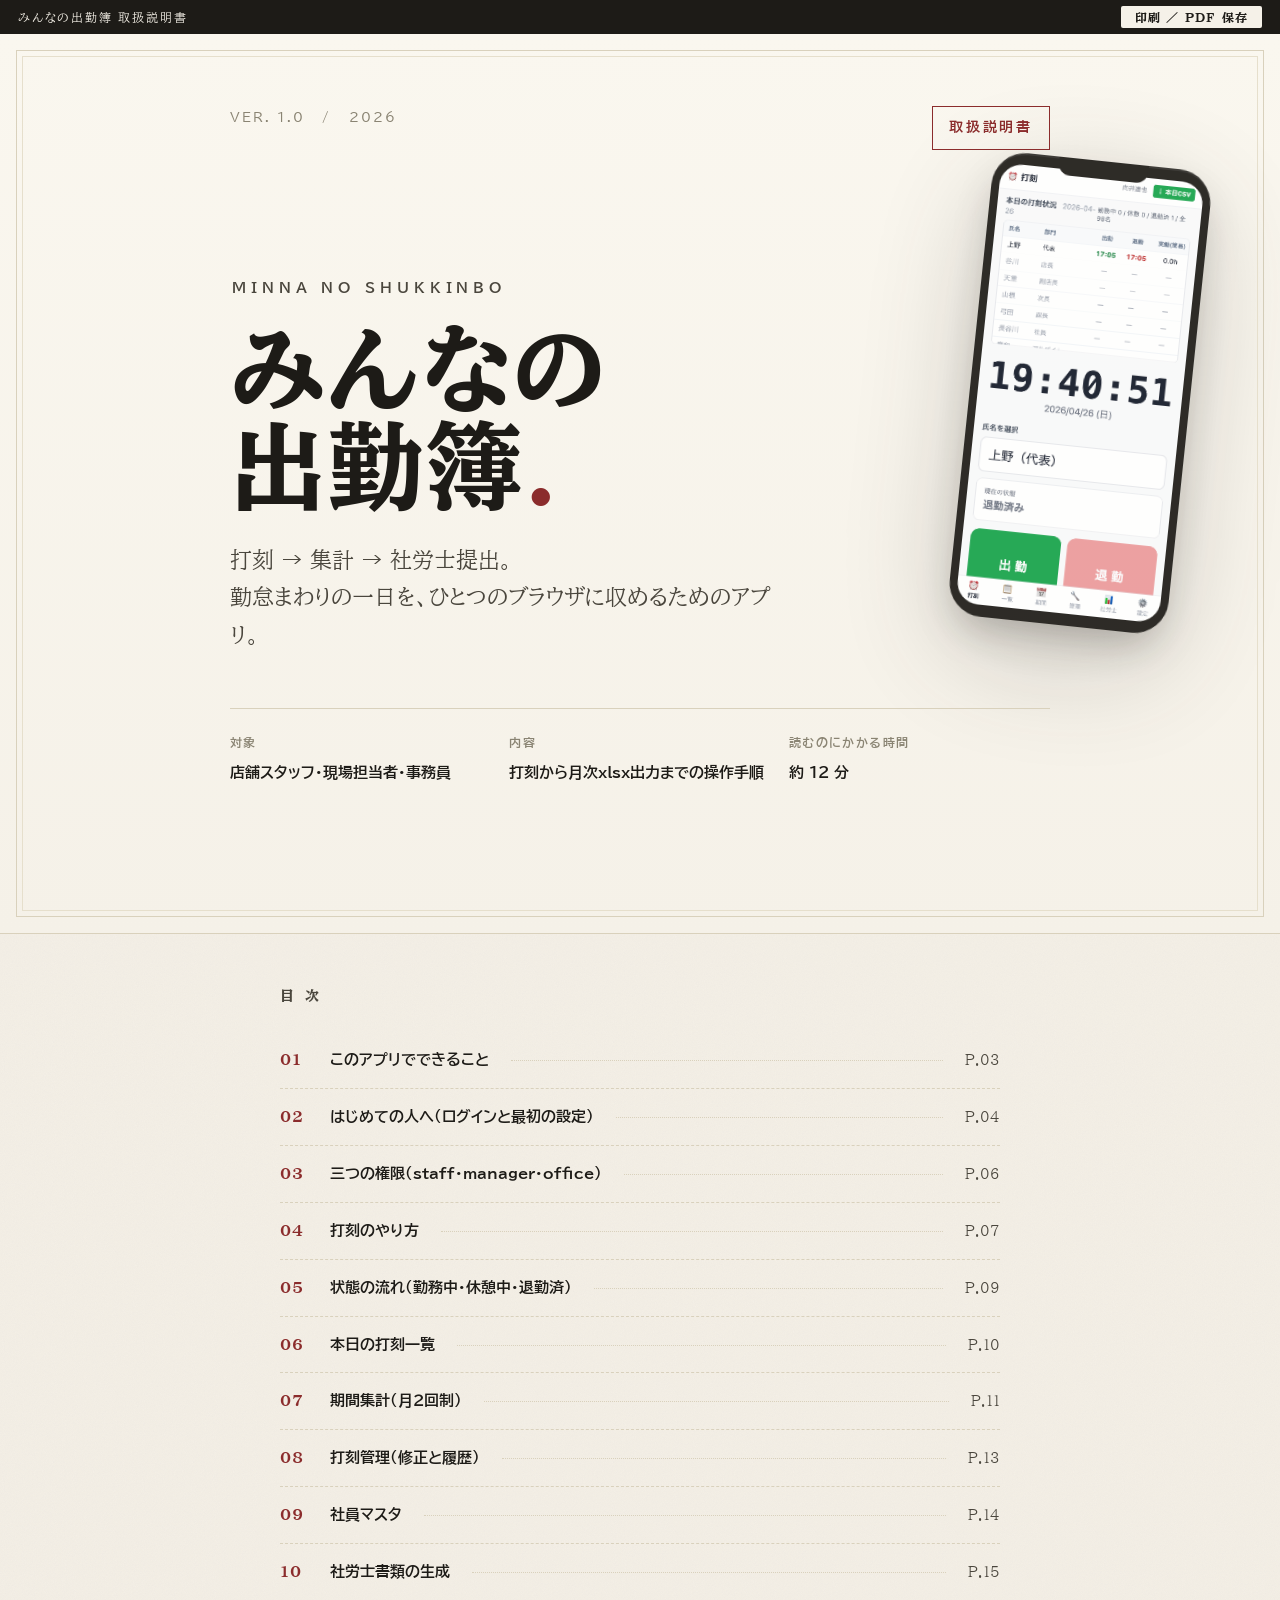
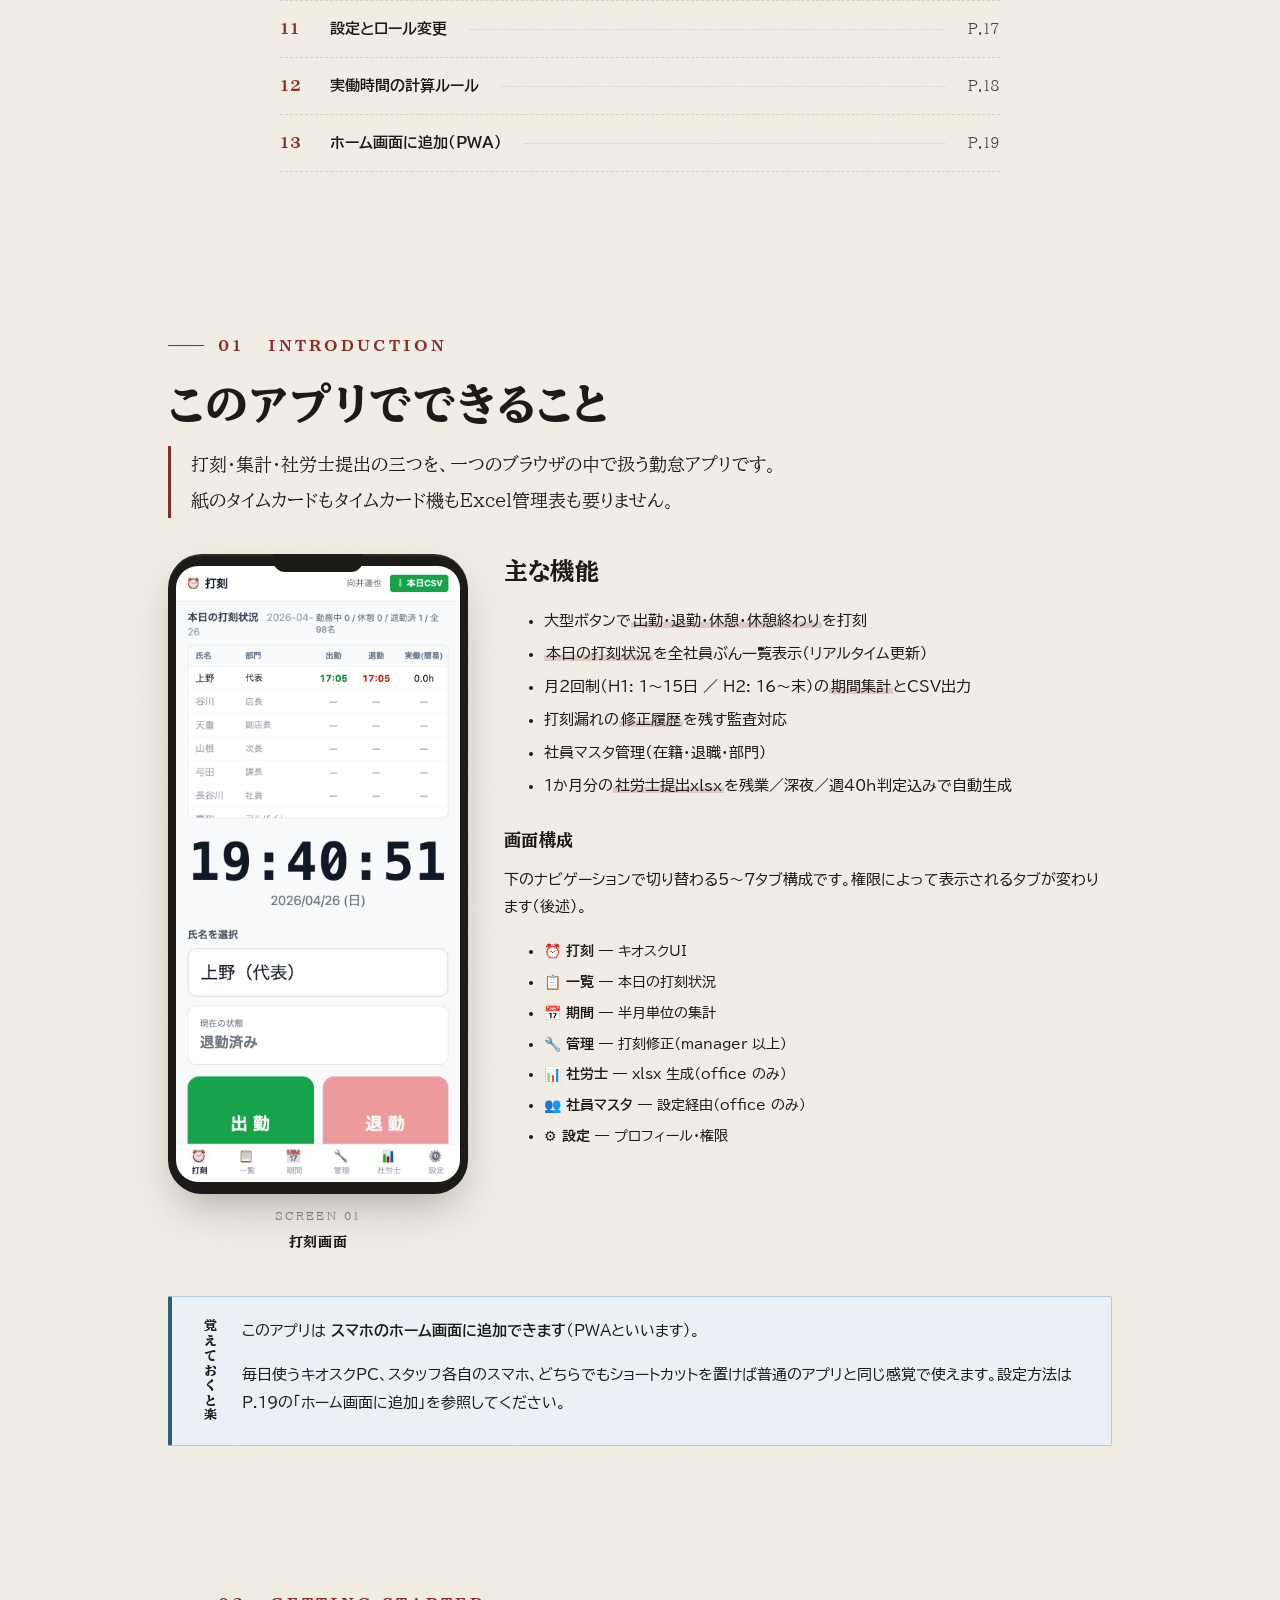
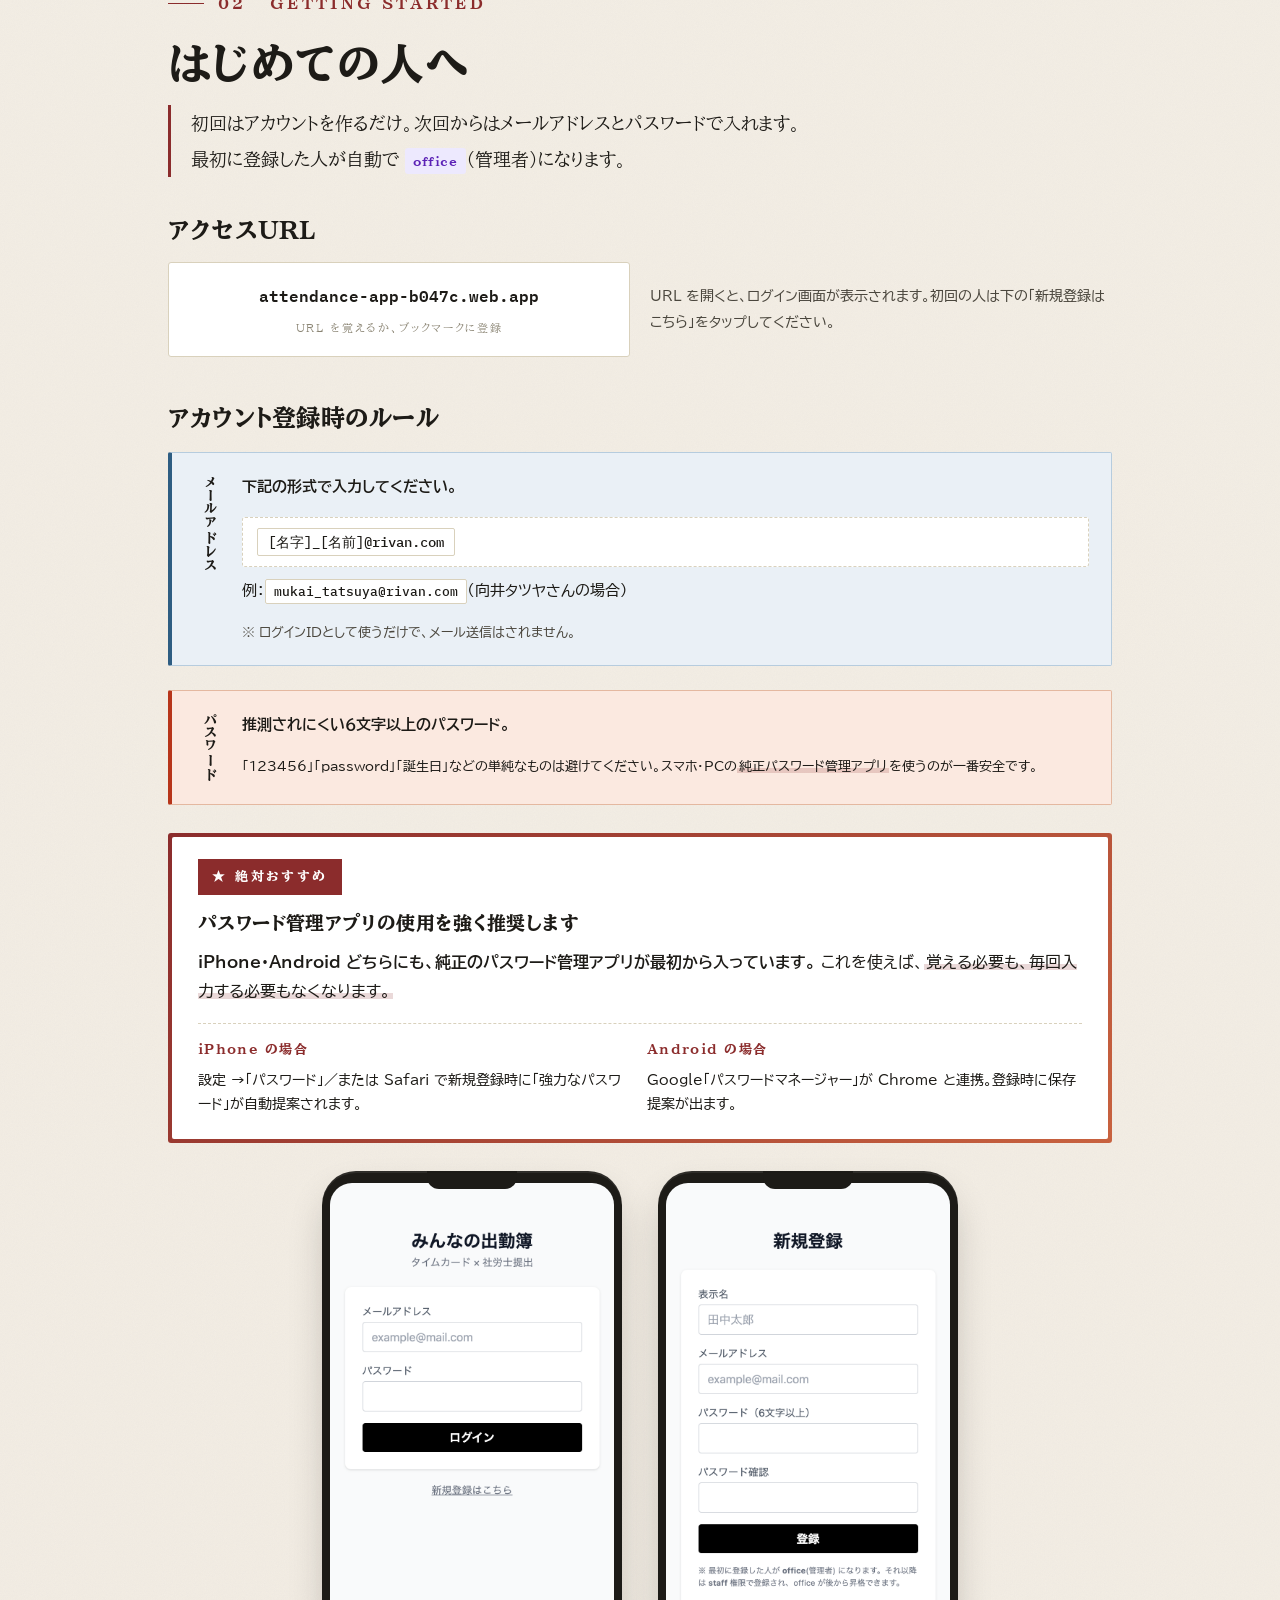
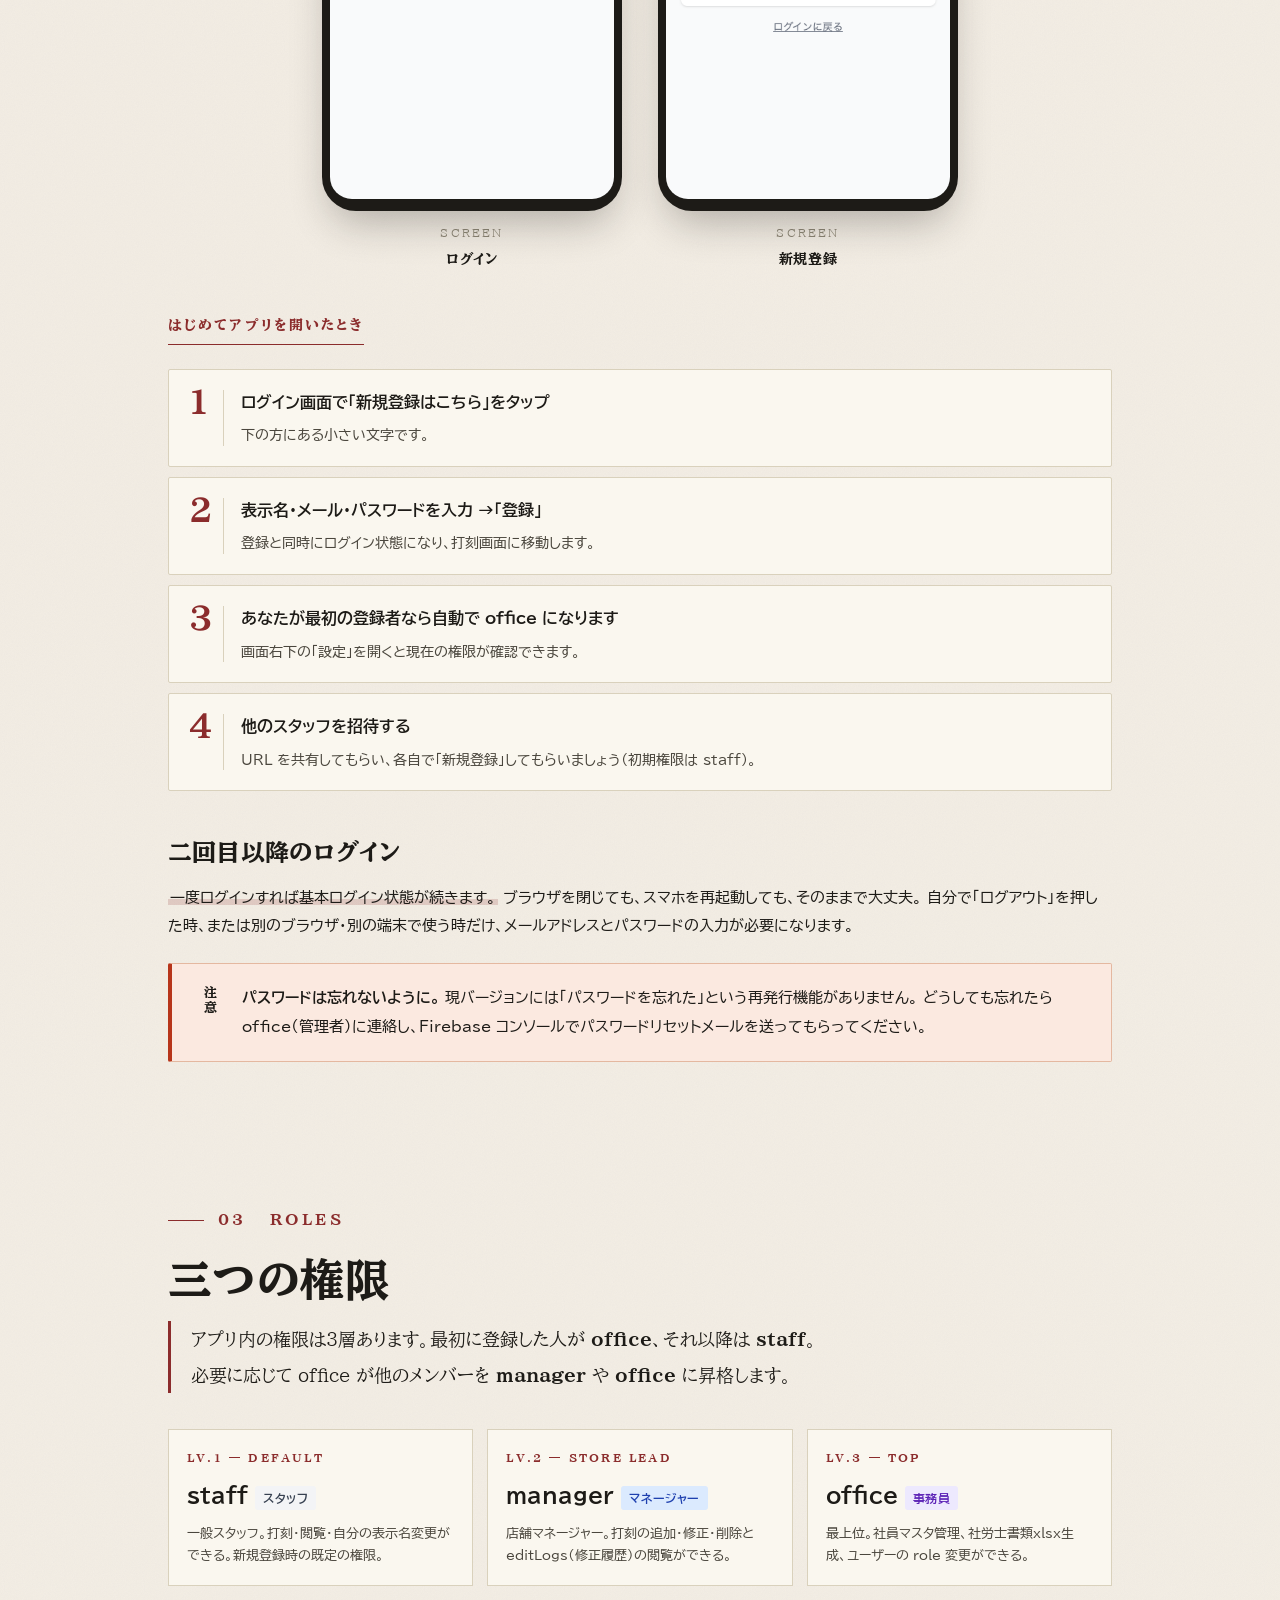
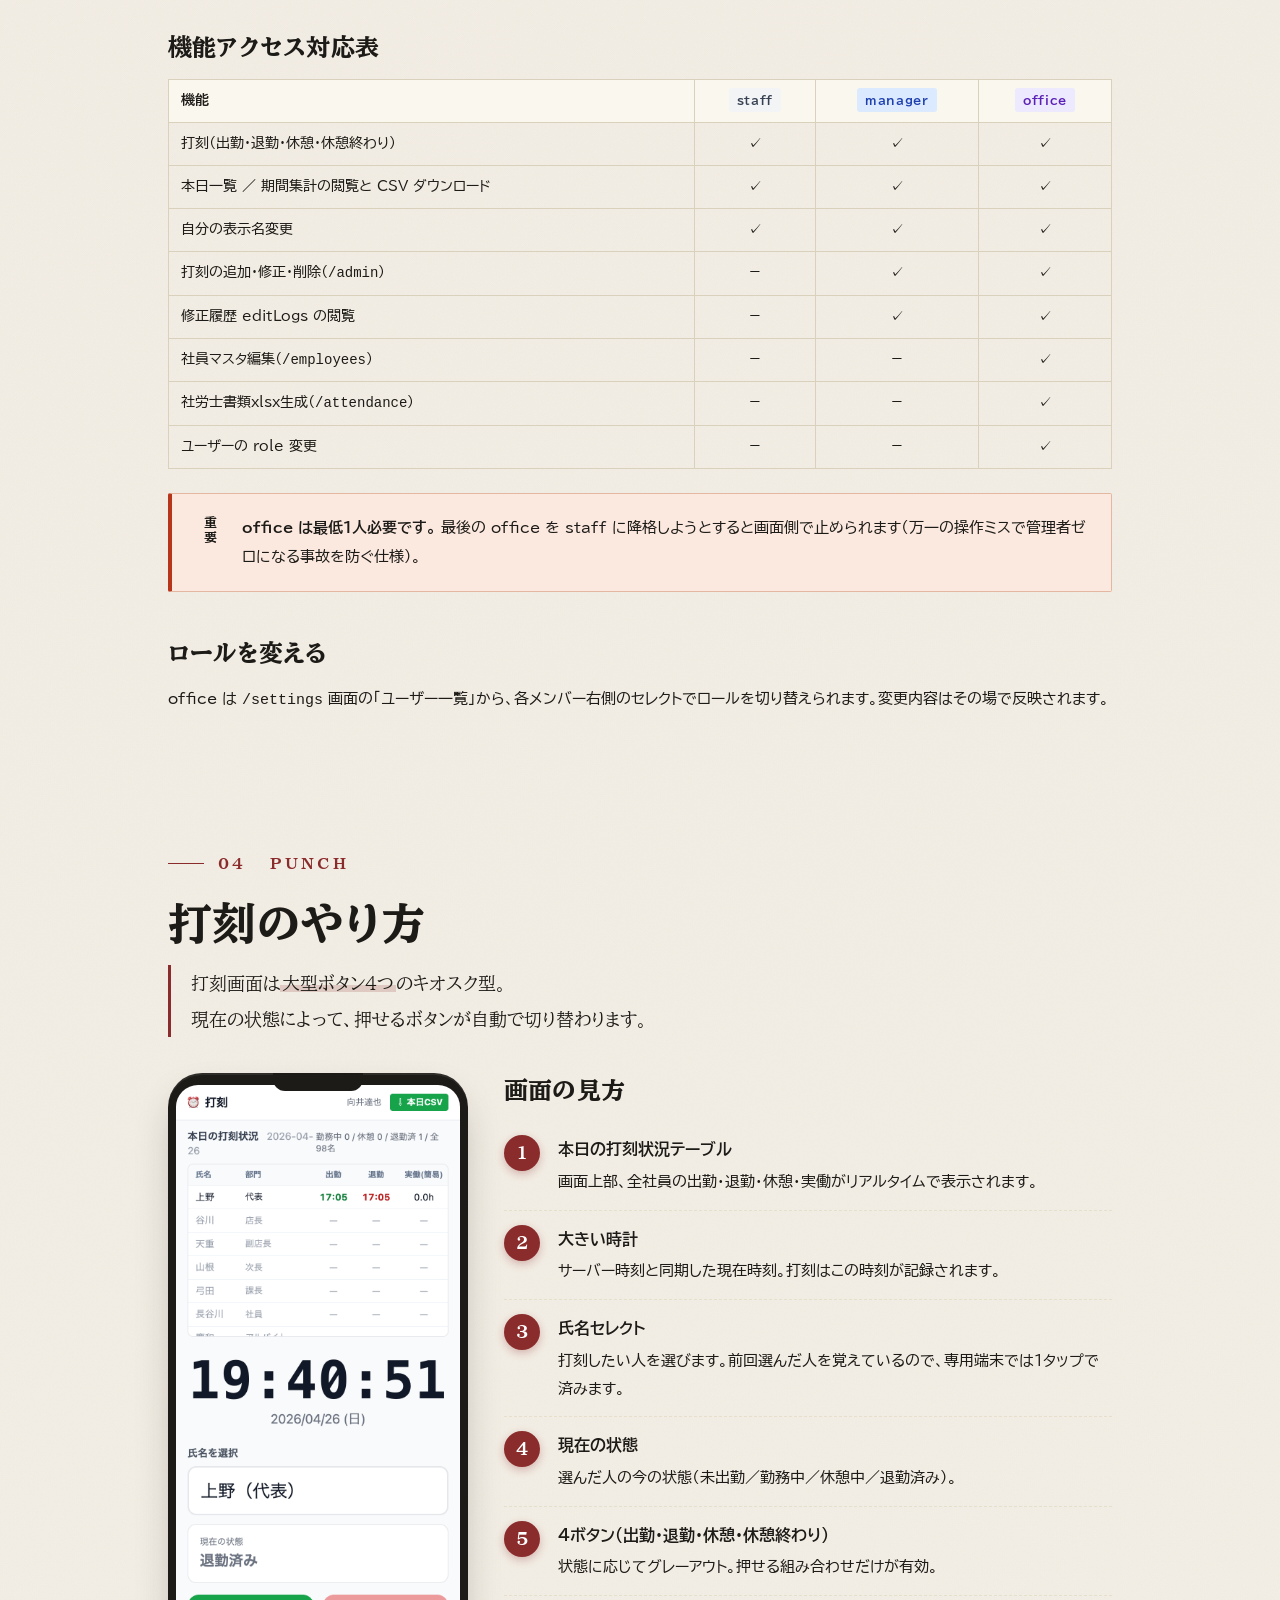
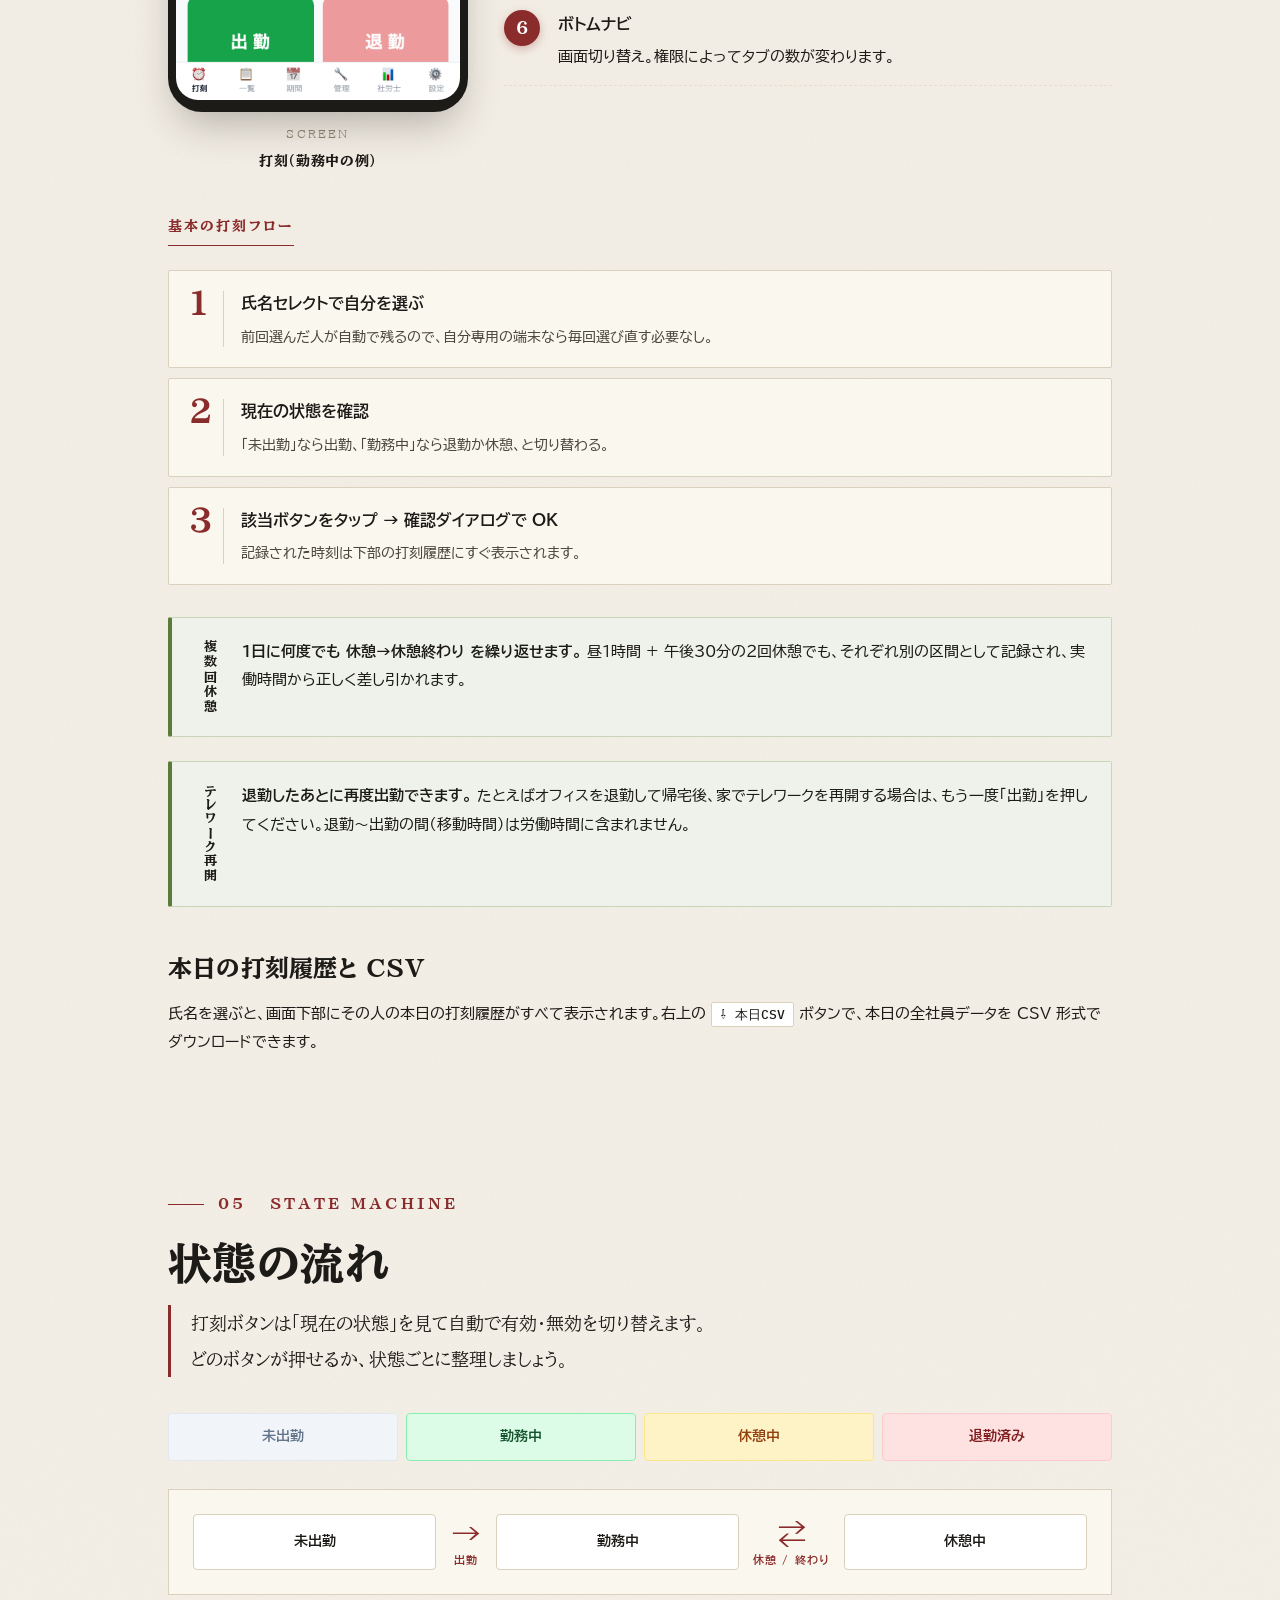
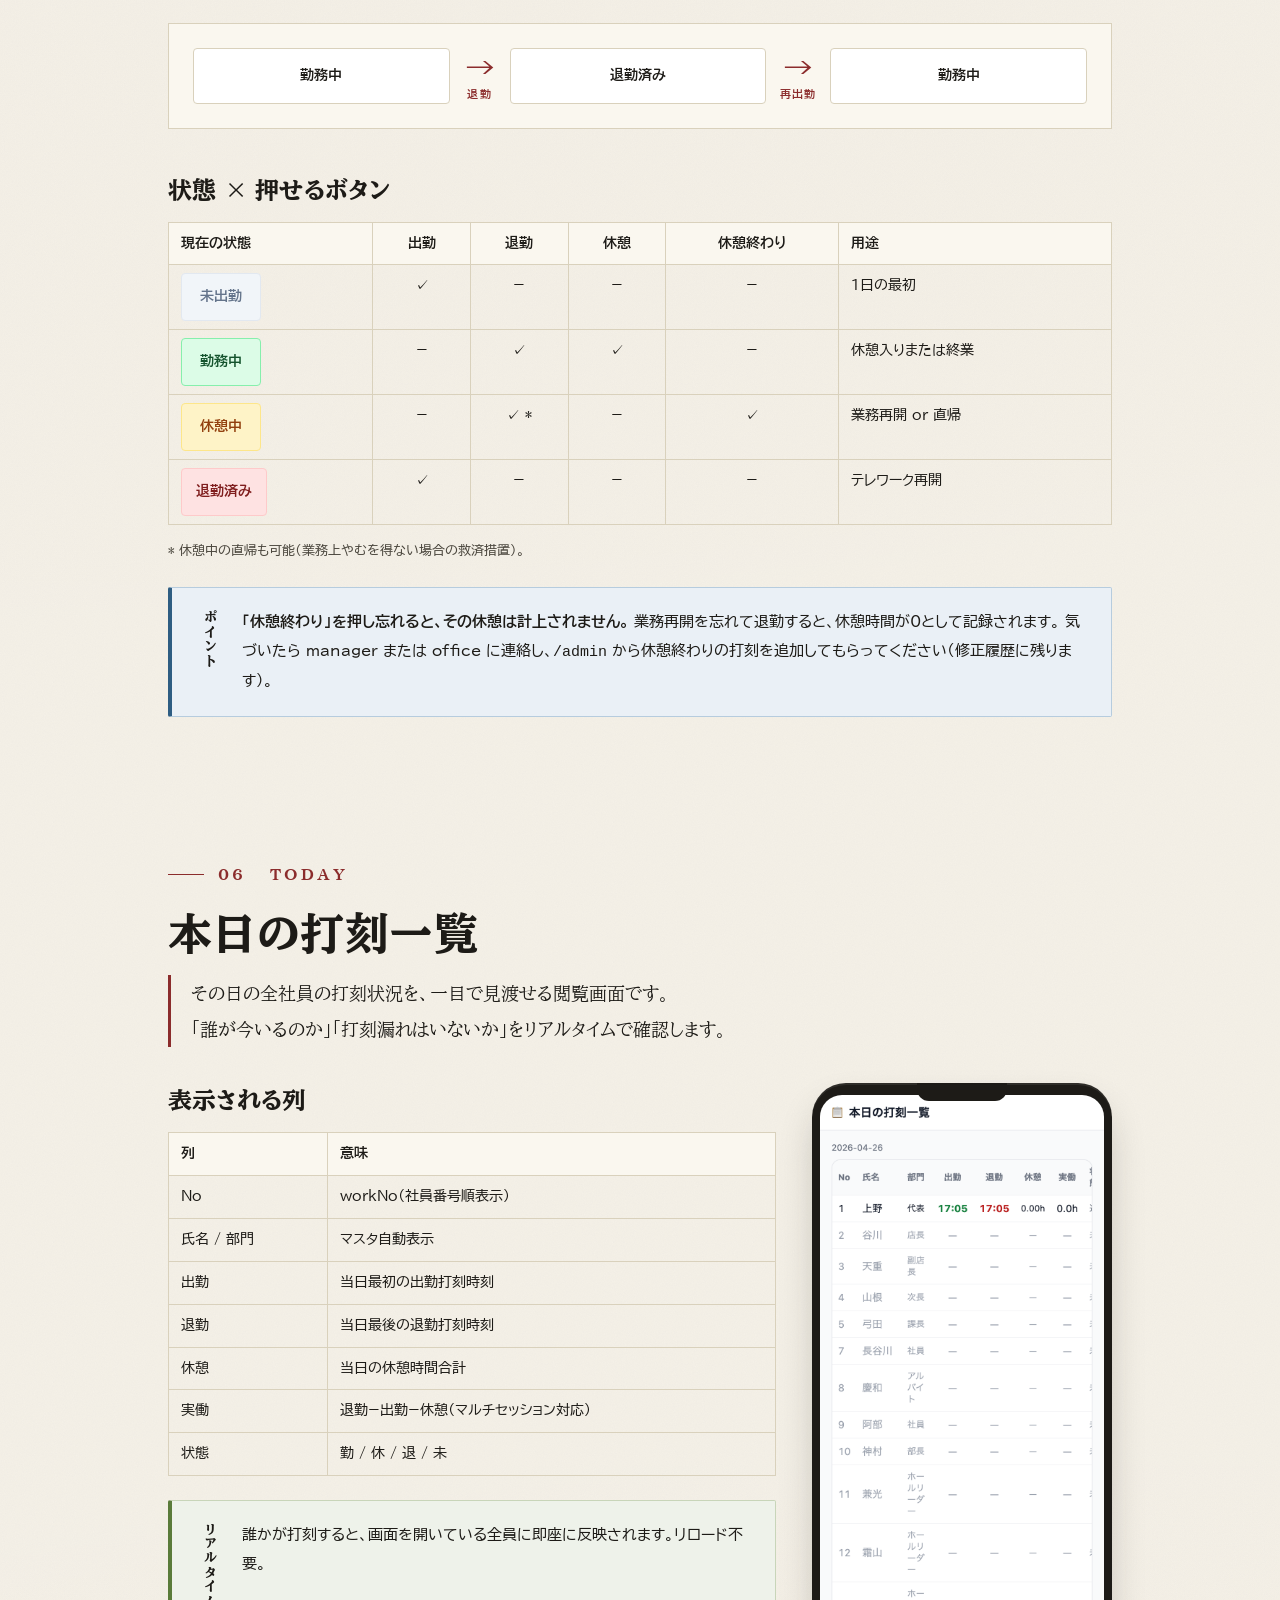
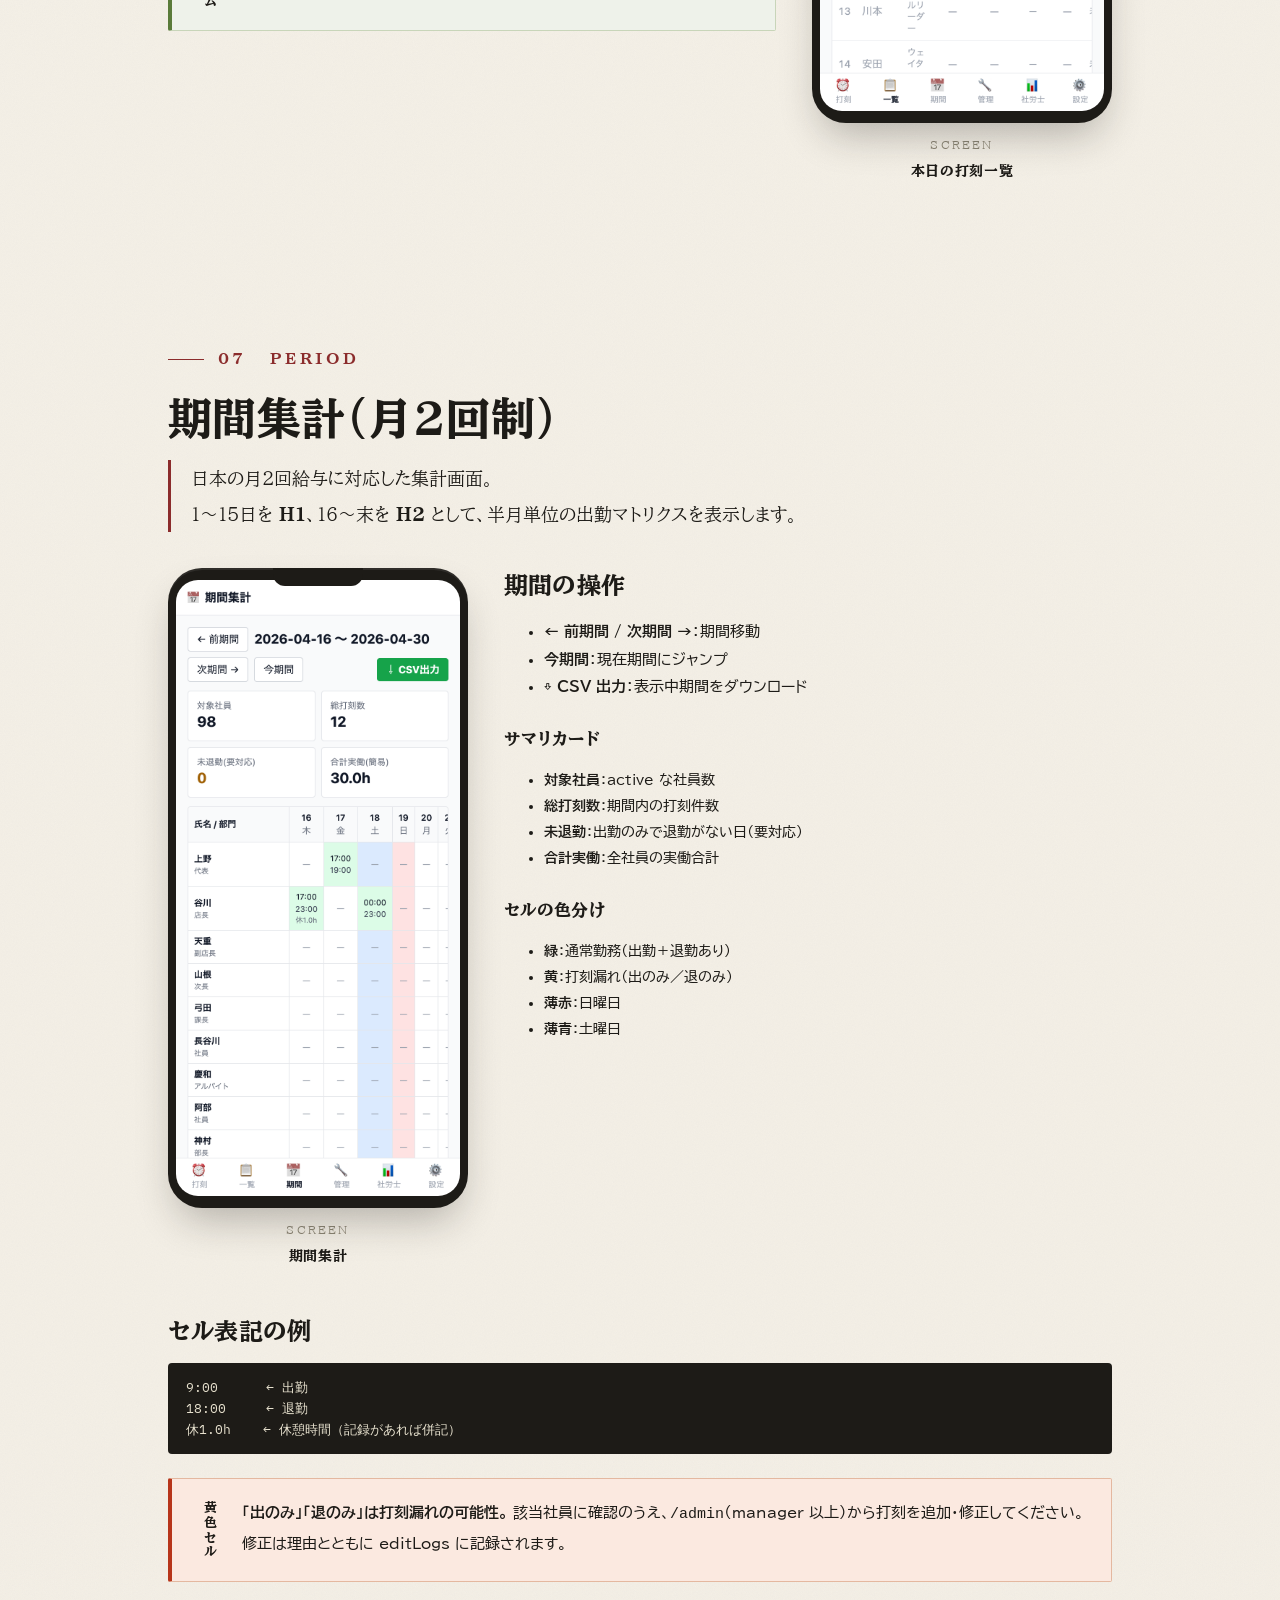
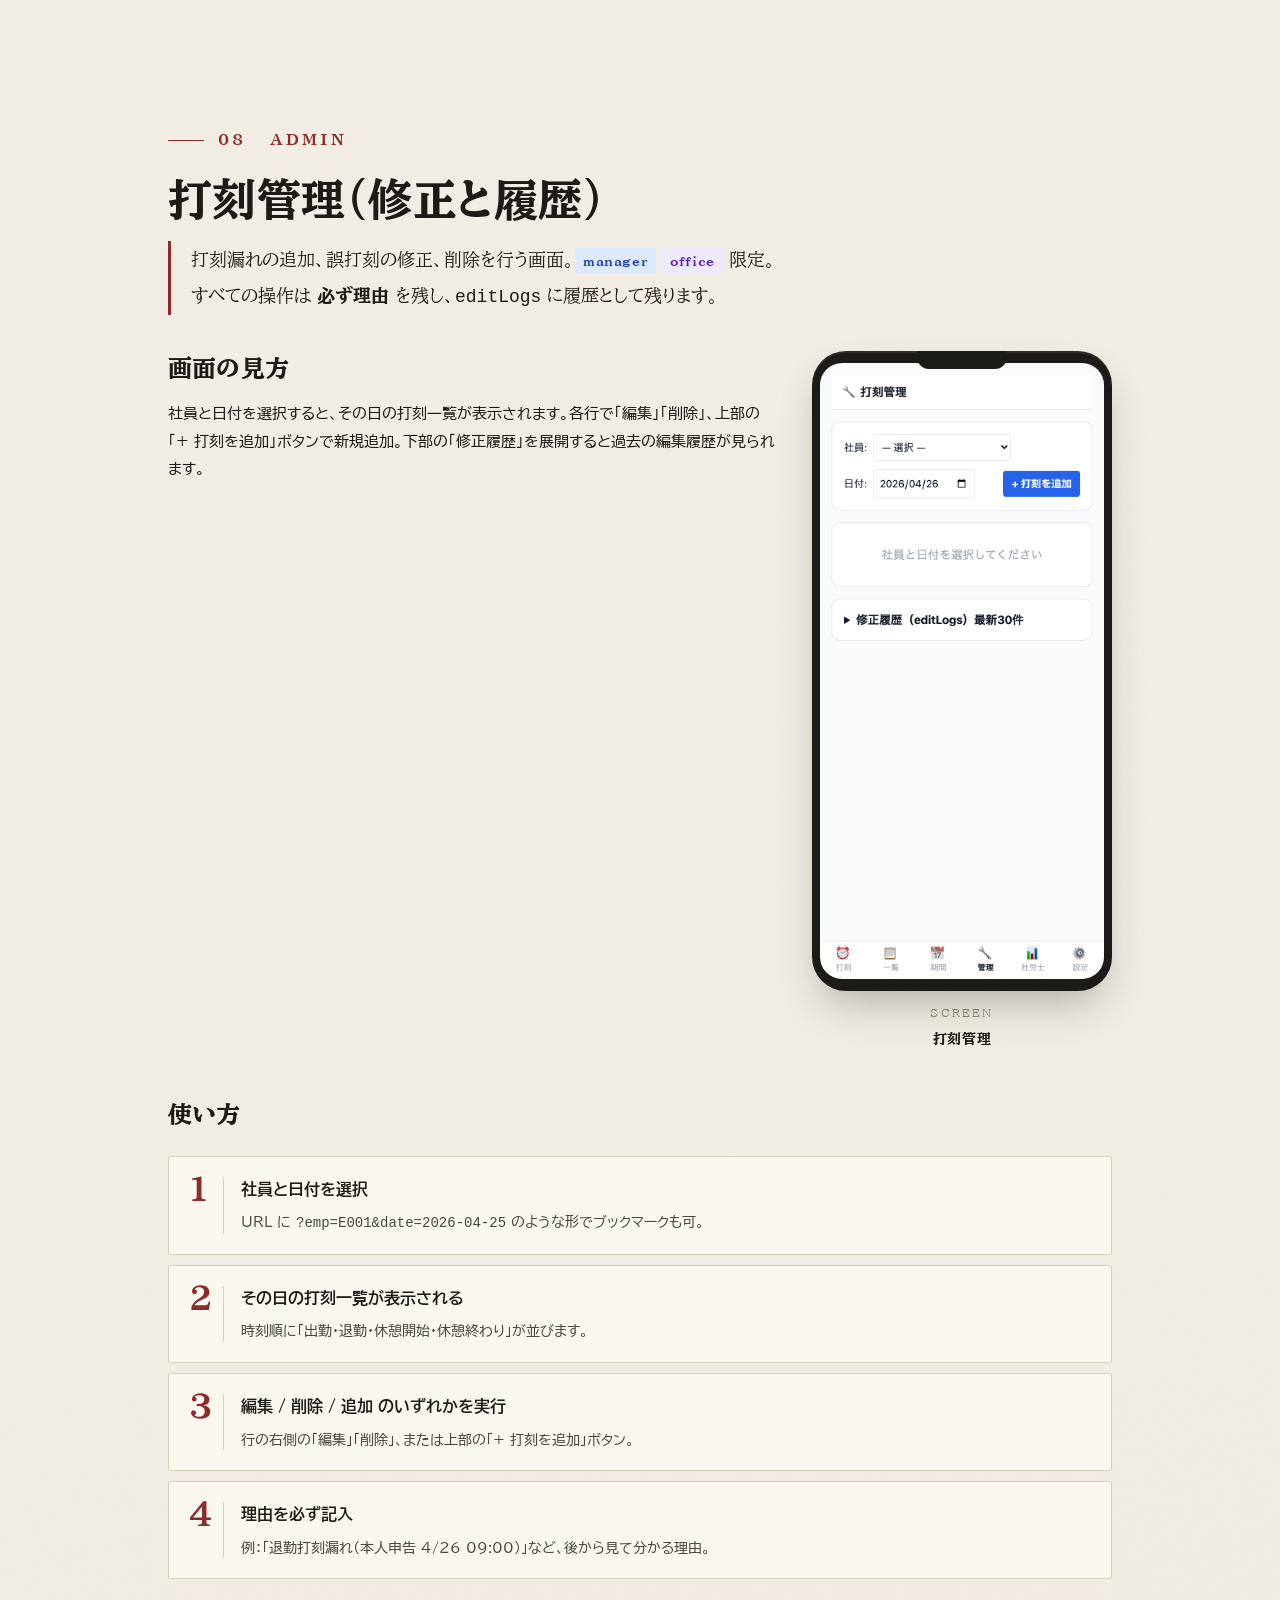
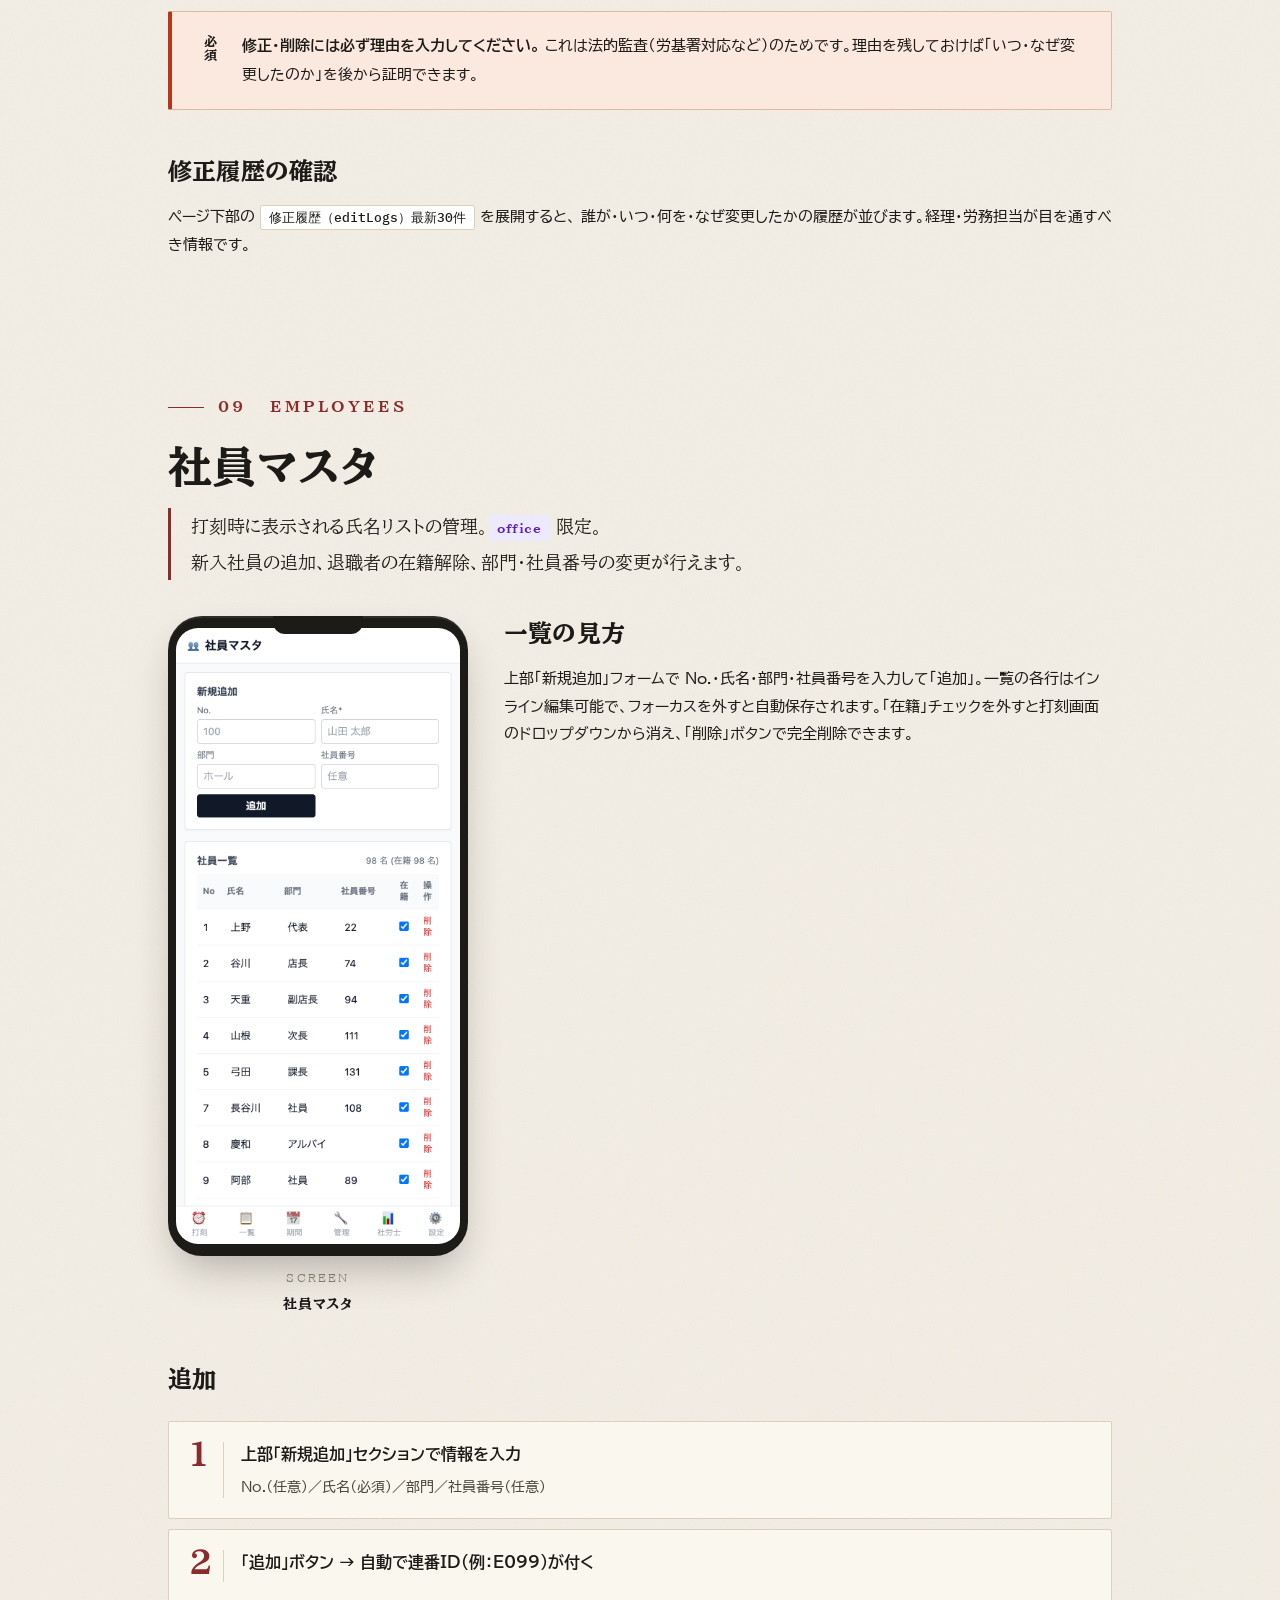
==== commit d574c8b2: "マニュアル: 実機スクリーンショット 9 枚に差し替え + FAQ章削除 - 全 phone-row のモック (HTML+CSS) を puppeteer で取得した   実機スクリーンショットの " ====
--- a/docs/manual.html
+++ b/docs/manual.html
@@ -143,6 +143,10 @@
   text-align: center; margin-top: 12px; text-transform: uppercase;
 }
 .phone-label strong { display: block; color: var(--ink); font-size: 14px; letter-spacing: 0.05em; margin-top: 4px; font-weight: 700; }
+
+
+/* Real screenshot inside phone frame */
+.phone-shot { width: 100%; display: block; border-radius: 22px; background: #fff; }
 
 /* mock screen (ms-*) — みんなの出勤簿 UI を擬似再現 */
 .ms-header { background: #fff; border-bottom: 1px solid #e5e7eb; padding: 8px 12px; display: flex; justify-content: space-between; align-items: center; font-weight: 700; font-size: 12px; }
@@ -345,28 +349,8 @@
 
   <div class="cover-phone">
     <div class="phone">
-      <div class="phone-screen">
-        <div class="ms-header">⏰ 打刻 <span class="tiny">向井</span></div>
-        <div class="ms-body">
-          <div class="ms-clock">10:23</div>
-          <div class="ms-date">2026/04/26 (日)</div>
-          <div class="ms-status"><div class="lbl2">現在の状態</div><div class="val-working">勤務中</div></div>
-          <div class="ms-btns">
-            <div class="ms-btn in dim">出 勤</div>
-            <div class="ms-btn out">退 勤</div>
-            <div class="ms-btn brk">休 憩</div>
-            <div class="ms-btn bend dim">休憩終わり</div>
-          </div>
-        </div>
-        <div class="ms-bnav">
-          <span class="active">⏰<small>打刻</small></span>
-          <span>📋<small>一覧</small></span>
-          <span>📅<small>期間</small></span>
-          <span>📊<small>社労士</small></span>
-          <span>⚙️<small>設定</small></span>
-        </div>
+        <img src="[data-uri]" alt="打刻画面" class="phone-shot">
       </div>
-    </div>
   </div>
 </div>
 
@@ -388,7 +372,6 @@
       <li><a href="#settings">設定とロール変更</a><span class="fill"></span><span class="pg">P.17</span></li>
       <li><a href="#calc">実働時間の計算ルール</a><span class="fill"></span><span class="pg">P.18</span></li>
       <li><a href="#pwa">ホーム画面に追加（PWA）</a><span class="fill"></span><span class="pg">P.19</span></li>
-      <li><a href="#faq">よくある質問</a><span class="fill"></span><span class="pg">P.20</span></li>
     </ol>
   </nav>
 </div>
@@ -406,28 +389,7 @@
   <div class="phone-row">
     <div>
       <div class="phone">
-        <div class="phone-screen">
-          <div class="ms-header">⏰ 打刻 <span class="tiny">向井</span></div>
-          <div class="ms-body">
-            <div class="ms-clock">10:23:45</div>
-            <div class="ms-date">2026/04/26 (日)</div>
-            <div class="ms-select">▼ 上野（代表）</div>
-            <div class="ms-status"><div class="lbl2">現在の状態</div><div class="val-working">勤務中</div></div>
-            <div class="ms-btns">
-              <div class="ms-btn in dim">出 勤</div>
-              <div class="ms-btn out">退 勤</div>
-              <div class="ms-btn brk">休 憩</div>
-              <div class="ms-btn bend dim">休憩終わり</div>
-            </div>
-          </div>
-          <div class="ms-bnav">
-            <span class="active">⏰<small>打刻</small></span>
-            <span>📋<small>一覧</small></span>
-            <span>📅<small>期間</small></span>
-            <span>📊<small>社労士</small></span>
-            <span>⚙️<small>設定</small></span>
-          </div>
-        </div>
+        <img src="[data-uri]